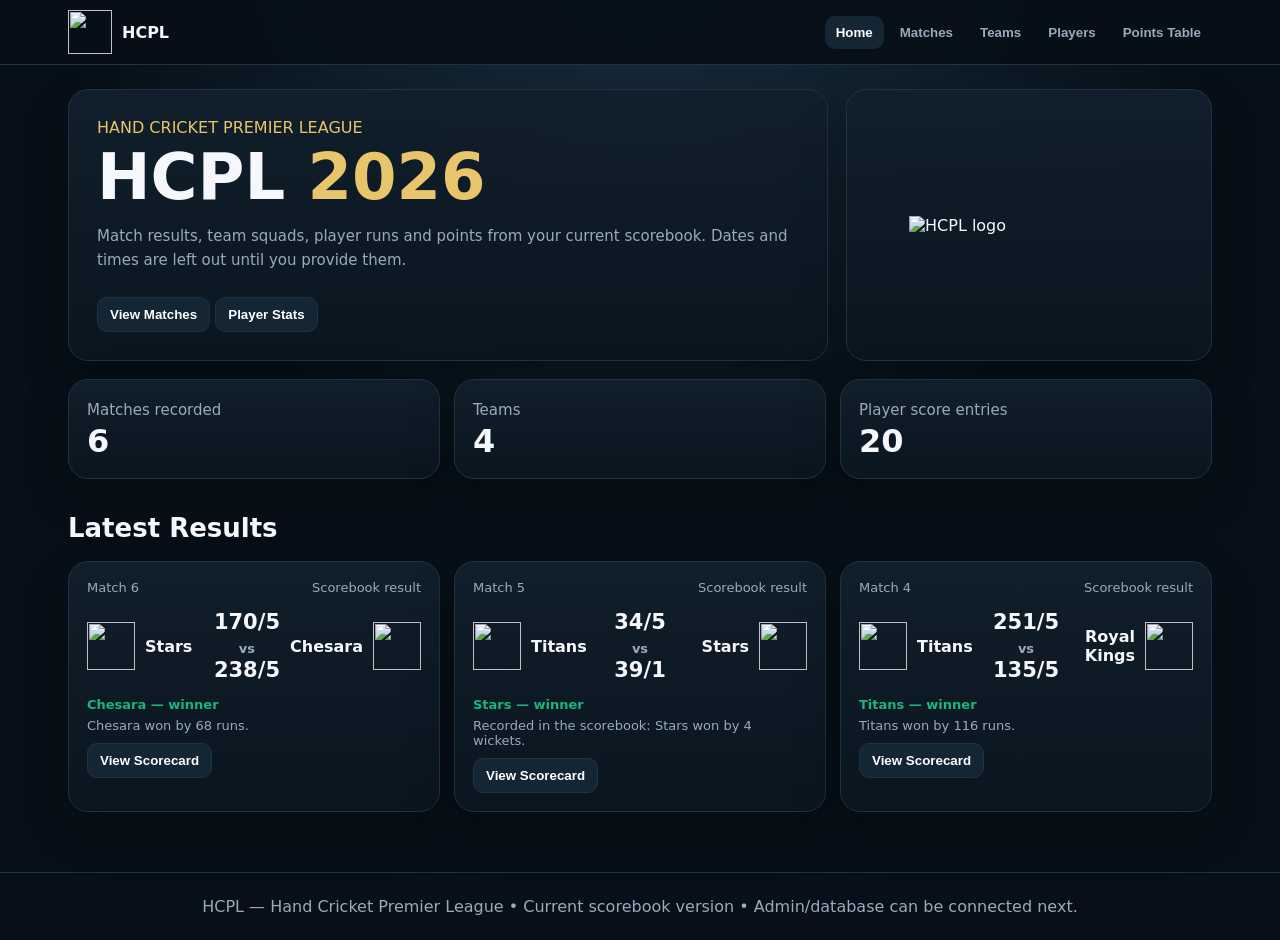
==== index.html @ 0a6bc2a4 "Add files via upload" ====
<!doctype html>
<html lang="en">
<head>
<meta charset="utf-8"><meta name="viewport" content="width=device-width,initial-scale=1">
<title>HCPL — Hand Cricket Premier League</title>
<style>
:root{--bg:#071018;--card:#0e1a25;--text:#f5f7fa;--muted:#9aaabd;--gold:#e8c46a;--green:#18b77a;--line:#203141}
*{box-sizing:border-box}body{margin:0;background:radial-gradient(circle at 50% -10%,#193041 0,#071018 48%);color:var(--text);font-family:Inter,system-ui,-apple-system,Segoe UI,Roboto,Arial,sans-serif}
a{color:inherit;text-decoration:none}.top{position:sticky;top:0;z-index:20;background:rgba(7,16,24,.93);backdrop-filter:blur(12px);border-bottom:1px solid var(--line)}
.nav{max-width:1180px;margin:auto;padding:10px 18px;display:flex;align-items:center;gap:18px}.brand{display:flex;align-items:center;gap:10px;font-weight:900}.brand img{width:44px;height:44px;object-fit:contain}
nav{margin-left:auto;display:flex;gap:5px;flex-wrap:wrap}nav button{background:transparent;border:0;color:var(--muted);padding:9px 11px;border-radius:10px;cursor:pointer;font-weight:800}nav button.active,nav button:hover{background:#142534;color:#fff}
main{max-width:1180px;margin:auto;padding:24px 18px 60px}.hero{display:grid;grid-template-columns:1.35fr .65fr;gap:18px}.heroCard,.card{background:linear-gradient(180deg,rgba(17,31,44,.97),rgba(10,21,31,.97));border:1px solid var(--line);border-radius:20px;box-shadow:0 18px 50px rgba(0,0,0,.22)}
.heroCard{padding:28px}.gold{color:var(--gold)}h1{font-size:clamp(38px,6vw,64px);line-height:1;margin:8px 0 12px}.sub{color:var(--muted);font-size:15px;line-height:1.6}.heroLogo{display:flex;align-items:center;justify-content:center;padding:22px}.heroLogo img{width:min(280px,75%);max-height:250px;object-fit:contain}
.grid{display:grid;grid-template-columns:repeat(3,1fr);gap:14px;margin-top:18px}.card{padding:18px}.section{margin-top:34px}.section h2{font-size:26px;margin:0 0 12px}.match{padding:18px}.matchTop{display:flex;justify-content:space-between;color:var(--muted);font-size:13px}.teams{display:grid;grid-template-columns:1fr auto 1fr;align-items:center;gap:10px;margin:15px 0}.team{display:flex;align-items:center;gap:10px;font-weight:900}.team.right{justify-content:flex-end;text-align:right}.team img{width:48px;height:48px;object-fit:contain}.score{font-size:21px;font-weight:900;text-align:center}.winner{color:var(--green);font-weight:900;font-size:13px}.btn{border:1px solid var(--line);background:#142534;color:#fff;border-radius:10px;padding:9px 12px;cursor:pointer;font-weight:800;margin-top:10px}.btn:hover{border-color:#49677f}
.tableWrap{overflow:auto}table{width:100%;border-collapse:collapse;min-width:560px}th,td{padding:11px 10px;border-bottom:1px solid var(--line);text-align:left}th{color:var(--muted);font-size:12px;text-transform:uppercase;letter-spacing:.7px}.rank{color:var(--gold);font-weight:900}.teamMini{display:flex;align-items:center;gap:8px}.teamMini img{width:30px;height:30px;object-fit:contain}
.teamGrid{display:grid;grid-template-columns:repeat(4,1fr);gap:14px}.teamCard{text-align:center;padding:20px}.teamCard img{width:105px;height:105px;object-fit:contain}.teamCard h3{margin:10px 0 4px}.players{display:grid;grid-template-columns:repeat(4,1fr);gap:10px}.player{padding:14px;background:#0c1823;border:1px solid var(--line);border-radius:14px}.player b{display:block}
footer{border-top:1px solid var(--line);color:var(--muted);padding:24px 18px;text-align:center}.hidden{display:none}
.modal{position:fixed;inset:0;background:rgba(0,0,0,.72);display:none;align-items:center;justify-content:center;padding:16px;z-index:50}.modal.show{display:flex}.modalBox{width:min(760px,100%);max-height:88vh;overflow:auto;background:#0b1722;border:1px solid var(--line);border-radius:18px;padding:20px}.close{float:right;background:transparent;color:#fff;border:0;font-size:26px;cursor:pointer}
@media(max-width:900px){.hero{grid-template-columns:1fr}.grid{grid-template-columns:1fr 1fr}.teamGrid{grid-template-columns:repeat(2,1fr)}.players{grid-template-columns:repeat(2,1fr)}}
@media(max-width:600px){main{padding:18px 12px 45px}.nav{padding:8px 12px}nav button{padding:7px 8px;font-size:12px}.grid{grid-template-columns:1fr}.teamGrid{grid-template-columns:1fr 1fr}.players{grid-template-columns:1fr 1fr}.heroCard{padding:20px}.teams{grid-template-columns:1fr;justify-items:center}.team.right{justify-content:center;text-align:center}.score{order:-1}}
</style></head>
<body>
<header class="top"><div class="nav"><a class="brand" href="#" onclick="show('home')"><img src="assets/hcpl.png"><span>HCPL</span></a>
<nav><button class="active" data-page="home">Home</button><button data-page="matches">Matches</button><button data-page="teams">Teams</button><button data-page="players">Players</button><button data-page="points">Points Table</button></nav></div></header>
<main>
<section id="home"><div class="hero"><div class="heroCard"><div class="gold">HAND CRICKET PREMIER LEAGUE</div><h1>HCPL <span class="gold">2026</span></h1><p class="sub">Match results, team squads, player runs and points from your current scorebook. Dates and times are left out until you provide them.</p><button class="btn" onclick="show('matches')">View Matches</button> <button class="btn" onclick="show('players')">Player Stats</button></div><div class="heroCard heroLogo"><img src="assets/hcpl.png" alt="HCPL logo"></div></div>
<div class="grid"><div class="card"><div class="sub">Matches recorded</div><div style="font-size:32px;font-weight:900">6</div></div><div class="card"><div class="sub">Teams</div><div style="font-size:32px;font-weight:900">4</div></div><div class="card"><div class="sub">Player score entries</div><div style="font-size:32px;font-weight:900">20</div></div></div>
<div class="section"><h2>Latest Results</h2><div id="homeMatches" class="grid"></div></div></section>

<section id="matches" class="hidden section"><h2>Matches & Scorecards</h2><p class="sub">Current scorebook data. Date and time are not shown because they were not provided.</p><div id="allMatches"></div></section>

<section id="teams" class="hidden section"><h2>Teams</h2><div class="teamGrid"><div class="card teamCard"><img src="assets/titans.png" alt="Titans logo"><h3>Titans</h3><div class="sub">8 listed players</div><button class="btn" onclick="openTeam("Titans")">View Squad</button></div><div class="card teamCard"><img src="assets/royal-kings.png" alt="Royal Kings logo"><h3>Royal Kings</h3><div class="sub">8 listed players</div><button class="btn" onclick="openTeam("Royal Kings")">View Squad</button></div><div class="card teamCard"><img src="assets/chesara.png" alt="Chesara logo"><h3>Chesara</h3><div class="sub">8 listed players</div><button class="btn" onclick="openTeam("Chesara")">View Squad</button></div><div class="card teamCard"><img src="assets/stars.png" alt="Stars logo"><h3>Stars</h3><div class="sub">8 listed players</div><button class="btn" onclick="openTeam("Stars")">View Squad</button></div></div></section>

<section id="players" class="hidden section"><h2>Player Runs</h2><p class="sub">Totals are calculated from the recorded score entries in the supplied photos. Names are kept close to the scorebook rather than guessing unclear spellings.</p><div class="card tableWrap"><table><thead><tr><th>#</th><th>Player</th><th>Team</th><th>Total recorded runs</th></tr></thead><tbody><tr><td class="rank">1</td><td><b>Vaibhav</b></td><td>Chesara</td><td><b>335</b></td></tr><tr><td class="rank">2</td><td><b>S.Gill</b></td><td>Titans</td><td><b>205</b></td></tr><tr><td class="rank">3</td><td><b>Sanjay</b></td><td>Royal Kings</td><td><b>196</b></td></tr><tr><td class="rank">4</td><td><b>Yashas</b></td><td>Titans</td><td><b>148</b></td></tr><tr><td class="rank">5</td><td><b>Bethell</b></td><td>Royal Kings</td><td><b>147</b></td></tr><tr><td class="rank">6</td><td><b>P.K</b></td><td>Chesara</td><td><b>143</b></td></tr><tr><td class="rank">7</td><td><b>J.Root</b></td><td>Chesara</td><td><b>130</b></td></tr><tr><td class="rank">8</td><td><b>Karan</b></td><td>Stars</td><td><b>105</b></td></tr><tr><td class="rank">9</td><td><b>Mohit</b></td><td>Stars</td><td><b>79</b></td></tr><tr><td class="rank">10</td><td><b>Ben Moyers</b></td><td>Stars</td><td><b>78</b></td></tr><tr><td class="rank">11</td><td><b>Vishnu</b></td><td>Titans</td><td><b>62</b></td></tr><tr><td class="rank">12</td><td><b>Sai</b></td><td>Titans</td><td><b>60</b></td></tr><tr><td class="rank">13</td><td><b>Iqbal</b></td><td>Royal Kings</td><td><b>51</b></td></tr><tr><td class="rank">14</td><td><b>Bumrah</b></td><td>Royal Kings</td><td><b>45</b></td></tr><tr><td class="rank">15</td><td><b>Dhruvan</b></td><td>Royal Kings</td><td><b>42</b></td></tr><tr><td class="rank">16</td><td><b>M.Surya</b></td><td>Stars</td><td><b>42</b></td></tr><tr><td class="rank">17</td><td><b>Manav</b></td><td>Titans</td><td><b>42</b></td></tr><tr><td class="rank">18</td><td><b>Rahane</b></td><td>Chesara</td><td><b>39</b></td></tr><tr><td class="rank">19</td><td><b>Rahul</b></td><td>Stars</td><td><b>31</b></td></tr><tr><td class="rank">20</td><td><b>Akhith</b></td><td>Chesara</td><td><b>30</b></td></tr></tbody></table></div></section>

<section id="points" class="hidden section"><h2>Points Table</h2><p class="sub">2 points per recorded win. Based only on the six results supplied so far.</p><div class="card tableWrap"><table><thead><tr><th>#</th><th>Team</th><th>M</th><th>W</th><th>L</th><th>Pts</th></tr></thead><tbody><tr><td class="rank">1</td><td><div class="teamMini"><img src="assets/chesara.png" alt=""><b>Chesara</b></div></td><td>3</td><td>2</td><td>1</td><td><b>4</b></td></tr><tr><td class="rank">2</td><td><div class="teamMini"><img src="assets/titans.png" alt=""><b>Titans</b></div></td><td>3</td><td>2</td><td>1</td><td><b>4</b></td></tr><tr><td class="rank">3</td><td><div class="teamMini"><img src="assets/royal-kings.png" alt=""><b>Royal Kings</b></div></td><td>3</td><td>1</td><td>2</td><td><b>2</b></td></tr><tr><td class="rank">4</td><td><div class="teamMini"><img src="assets/stars.png" alt=""><b>Stars</b></div></td><td>3</td><td>1</td><td>2</td><td><b>2</b></td></tr></tbody></table></div></section>
</main>
<footer>HCPL — Hand Cricket Premier League • Current scorebook version • Admin/database can be connected next.</footer>
<div id="modal" class="modal" onclick="if(event.target.id==='modal')closeModal()"><div class="modalBox"><button class="close" onclick="closeModal()">×</button><div id="modalContent"></div></div></div>
<script>
const matches = [{"id": 1, "label": "Match 1", "a": "Titans", "b": "Chesara", "sa": "222/3", "sb": "219/5", "winner": "Titans", "note": "Recorded in the scorebook: Titans won by 2 wickets.", "a_scores": [["S.Gill", "165"], ["Vishnu", "16"], ["Yashas", "11"], ["Sai", "40*"], ["Manav", "\u2014"]], "b_scores": [["J.Root", "79"], ["P.K", "70"], ["Akhith", "21"], ["Rahane", "19"], ["Vaibhav", "20*"]]}, {"id": 2, "label": "Match 2", "a": "Royal Kings", "b": "Stars", "sa": "134/2", "sb": "126/5", "winner": "Royal Kings", "note": "Recorded in the scorebook: Royal Kings won by 3 wickets.", "a_scores": [["Sanjay", "40"], ["Dhruvan", "38"], ["Bethell", "56*"], ["Iqbal", "\u2014"], ["Bumrah", "\u2014"]], "b_scores": [["Karan", "31"], ["Mohit", "42"], ["Rahul", "4"], ["Ben Moyers", "44"], ["M.Surya", "5"]]}, {"id": 3, "label": "Match 3", "a": "Royal Kings", "b": "Chesara", "sa": "224/5", "sb": "230/4", "winner": "Chesara", "note": "Recorded in the scorebook: Chesara won by 1 wicket.", "a_scores": [["Sanjay", "94"], ["Dhruvan", "4"], ["Bethell", "60"], ["Iqbal", "20"], ["Bumrah", "34"]], "b_scores": [["J.Root", "34"], ["P.K", "0"], ["Akhith", "0"], ["Rahane", "20"], ["Vaibhav", "176*"]]}, {"id": 4, "label": "Match 4", "a": "Titans", "b": "Royal Kings", "sa": "251/5", "sb": "135/5", "winner": "Titans", "note": "Titans won by 116 runs.", "a_scores": [["S.Gill", "32"], ["Vishnu", "46"], ["Yashas", "124"], ["Sai", "19"], ["Manav", "30"]], "b_scores": [["Sanjay", "62"], ["Dhruvan", "0"], ["Bethell", "31"], ["Iqbal", "31"], ["Bumrah", "11"]]}, {"id": 5, "label": "Match 5", "a": "Titans", "b": "Stars", "sa": "34/5", "sb": "39/1", "winner": "Stars", "note": "Recorded in the scorebook: Stars won by 4 wickets.", "a_scores": [["S.Gill", "8"], ["Vishnu", "0"], ["Yashas", "13"], ["Sai", "1"], ["Manav", "12"]], "b_scores": [["Karan", "31"], ["Mohit", "8*"], ["Rahul", "\u2014"], ["Ben Moyers", "\u2014"], ["M.Surya", "\u2014"]]}, {"id": 6, "label": "Match 6", "a": "Stars", "b": "Chesara", "sa": "170/5", "sb": "238/5", "winner": "Chesara", "note": "Chesara won by 68 runs.", "a_scores": [["Karan", "43"], ["Mohit", "29"], ["Rahul", "27"], ["Ben Moyers", "34"], ["M.Surya", "37"]], "b_scores": [["J.Root", "17"], ["P.K", "73"], ["Akhith", "9"], ["Rahane", "0"], ["Vaibhav", "139"]]}];
const squads = {"Titans": ["Yashas (C)", "S.Gill", "Vishnu", "Sai", "Manav", "Jult", "Prince Yadav", "Raghunandhi"], "Royal Kings": ["Sanjay (C)", "Dhruvan", "Bethell", "Iqbal", "Bumrah", "Bhumi", "Rashid", "Patidar"], "Chesara": ["Akhith (C)", "P.K", "J.Root", "Smith", "Vaibhav", "Rahane", "MSD", "Inesh"], "Stars": ["Karan (C)", "Mohit", "Rahul", "Ben Moyers", "M.Surya", "Labada", "Yash Raj P", "S.Taylor"]};
const teamLogo = {"Titans": "titans.png", "Royal Kings": "royal-kings.png", "Chesara": "chesara.png", "Stars": "stars.png"};
function show(page){document.querySelectorAll('main > section').forEach(s=>s.classList.add('hidden'));document.getElementById(page).classList.remove('hidden');document.querySelectorAll('nav button').forEach(b=>b.classList.toggle('active',b.dataset.page===page));window.scrollTo({top:0,behavior:'smooth'});}
document.querySelectorAll('nav button').forEach(b=>b.addEventListener('click',()=>show(b.dataset.page)));
function logo(team){return 'assets/'+teamLogo[team];}
function matchCard(m){return `<div class="card match"><div class="matchTop"><span>${m.label}</span><span>Scorebook result</span></div><div class="teams"><div class="team"><img src="${logo(m.a)}"><span>${m.a}</span></div><div class="score">${m.sa}<br><span style="color:var(--muted);font-size:13px">vs</span><br>${m.sb}</div><div class="team right"><span>${m.b}</span><img src="${logo(m.b)}"></div></div><div class="winner">${m.winner} — winner</div><div style="color:var(--muted);font-size:13px;margin-top:6px">${m.note}</div><button class="btn" onclick="openMatch(${m.id})">View Scorecard</button></div>`;}
document.getElementById('homeMatches').innerHTML=matches.slice(-3).reverse().map(matchCard).join('');
document.getElementById('allMatches').innerHTML=matches.slice().reverse().map(matchCard).join('');
function openMatch(id){const m=matches.find(x=>x.id===id);const tbl=(team,key)=>`<div class="card" style="margin-top:12px"><h3>${team}</h3><div class="tableWrap"><table><thead><tr><th>Player</th><th>Runs</th></tr></thead><tbody>${m[key].map(x=>`<tr><td>${x[0]}</td><td><b>${x[1]}</b></td></tr>`).join('')}</tbody></table></div></div>`;document.getElementById('modalContent').innerHTML=`<div class="gold">${m.label}</div><h2>${m.a} ${m.sa} vs ${m.b} ${m.sb}</h2><p class="sub">${m.note}</p>${tbl(m.a,'a_scores')}${tbl(m.b,'b_scores')}`;document.getElementById('modal').classList.add('show');}
function openTeam(team){document.getElementById('modalContent').innerHTML=`<div class="gold">TEAM SQUAD</div><h2>${team}</h2><div class="players">${(squads[team]||[]).map((p,i)=>`<div class="player"><b>${p}</b><span style="color:var(--muted);font-size:12px">Player ${i+1}</span></div>`).join('')}</div>`;document.getElementById('modal').classList.add('show');}
function closeModal(){document.getElementById('modal').classList.remove('show')}
</script></body></html>
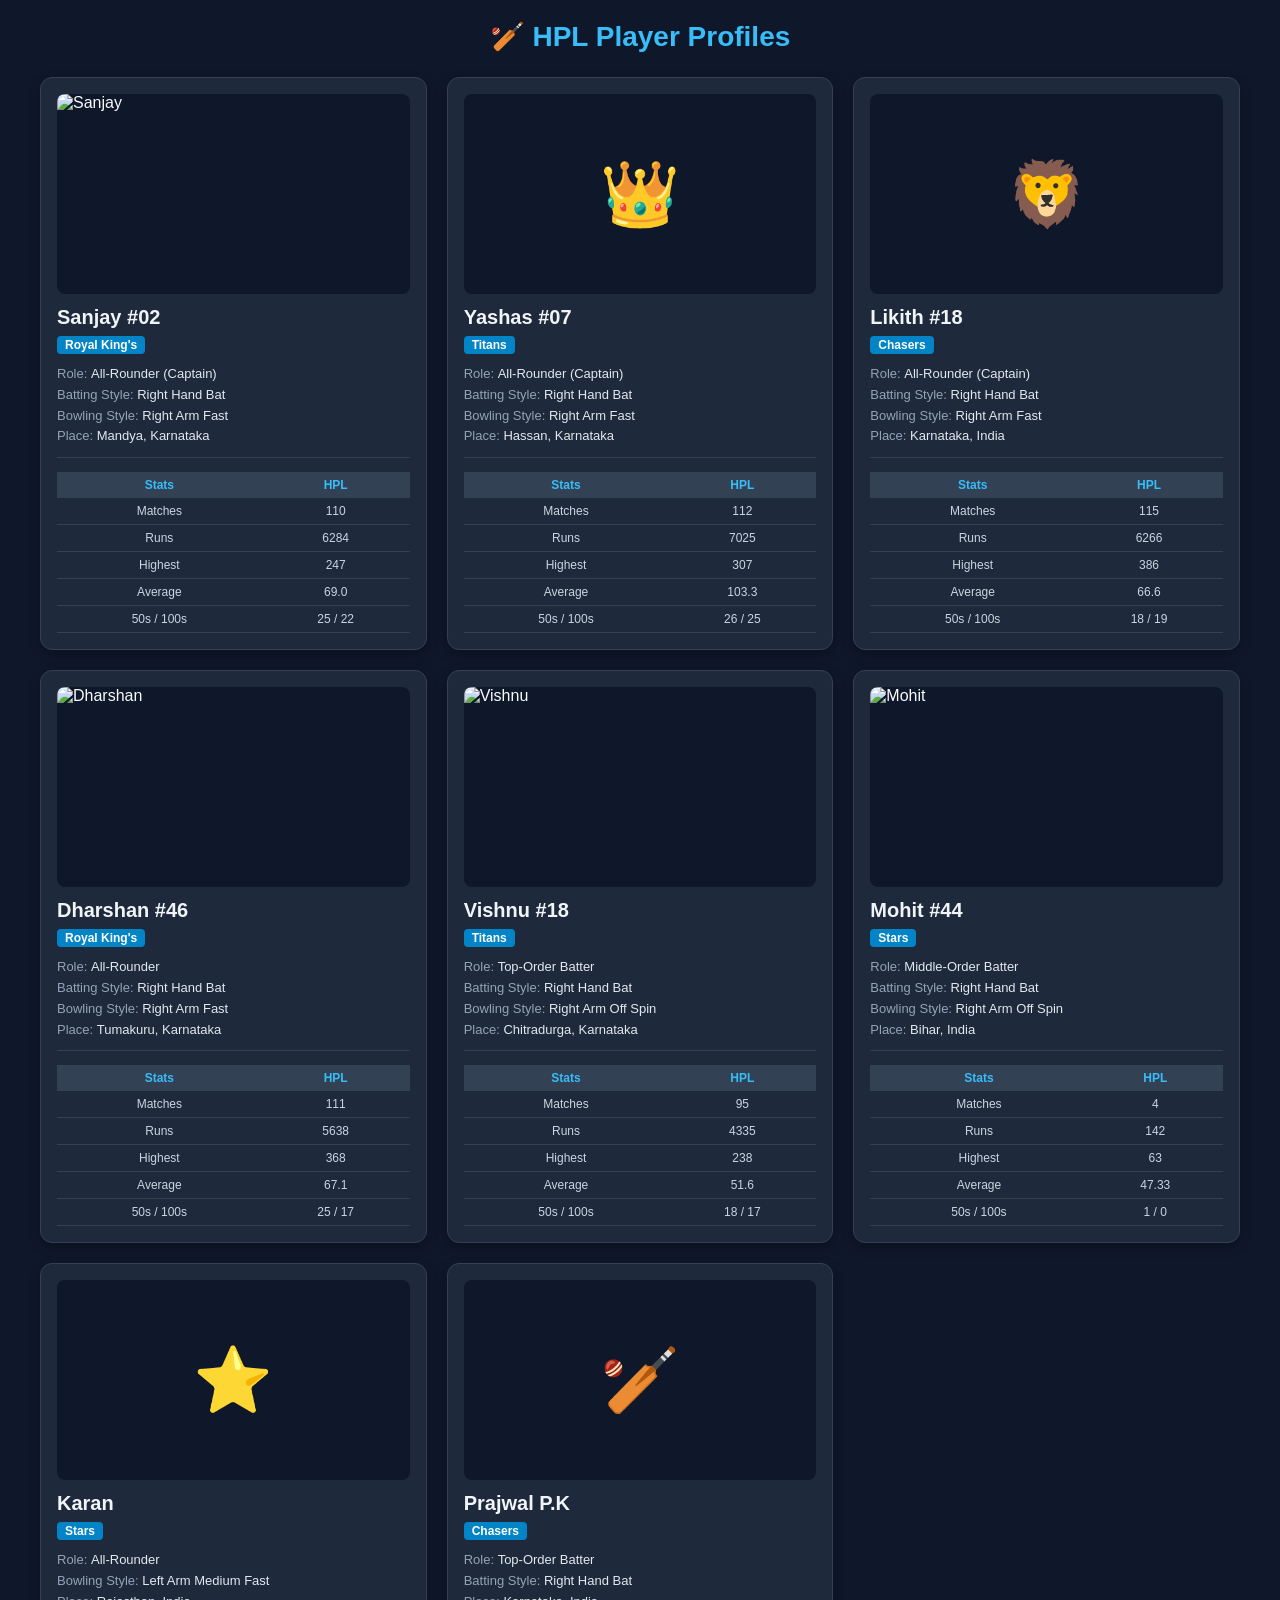
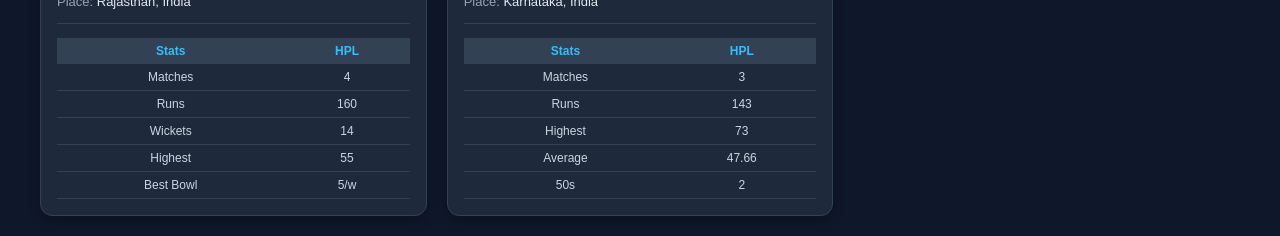
==== commit 7809dbec: "Create index.html" ====
--- a/index.html
+++ b/index.html
@@ -1,53 +1,313 @@
-<!doctype html>
+<!DOCTYPE html>
 <html lang="en">
 <head>
-<meta charset="utf-8"><meta name="viewport" content="width=device-width,initial-scale=1">
-<title>HCPL — Hand Cricket Premier League</title>
-<style>
-:root{--bg:#071018;--card:#0e1a25;--text:#f5f7fa;--muted:#9aaabd;--gold:#e8c46a;--green:#18b77a;--line:#203141}
-*{box-sizing:border-box}body{margin:0;background:radial-gradient(circle at 50% -10%,#193041 0,#071018 48%);color:var(--text);font-family:Inter,system-ui,-apple-system,Segoe UI,Roboto,Arial,sans-serif}
-a{color:inherit;text-decoration:none}.top{position:sticky;top:0;z-index:20;background:rgba(7,16,24,.93);backdrop-filter:blur(12px);border-bottom:1px solid var(--line)}
-.nav{max-width:1180px;margin:auto;padding:10px 18px;display:flex;align-items:center;gap:18px}.brand{display:flex;align-items:center;gap:10px;font-weight:900}.brand img{width:44px;height:44px;object-fit:contain}
-nav{margin-left:auto;display:flex;gap:5px;flex-wrap:wrap}nav button{background:transparent;border:0;color:var(--muted);padding:9px 11px;border-radius:10px;cursor:pointer;font-weight:800}nav button.active,nav button:hover{background:#142534;color:#fff}
-main{max-width:1180px;margin:auto;padding:24px 18px 60px}.hero{display:grid;grid-template-columns:1.35fr .65fr;gap:18px}.heroCard,.card{background:linear-gradient(180deg,rgba(17,31,44,.97),rgba(10,21,31,.97));border:1px solid var(--line);border-radius:20px;box-shadow:0 18px 50px rgba(0,0,0,.22)}
-.heroCard{padding:28px}.gold{color:var(--gold)}h1{font-size:clamp(38px,6vw,64px);line-height:1;margin:8px 0 12px}.sub{color:var(--muted);font-size:15px;line-height:1.6}.heroLogo{display:flex;align-items:center;justify-content:center;padding:22px}.heroLogo img{width:min(280px,75%);max-height:250px;object-fit:contain}
-.grid{display:grid;grid-template-columns:repeat(3,1fr);gap:14px;margin-top:18px}.card{padding:18px}.section{margin-top:34px}.section h2{font-size:26px;margin:0 0 12px}.match{padding:18px}.matchTop{display:flex;justify-content:space-between;color:var(--muted);font-size:13px}.teams{display:grid;grid-template-columns:1fr auto 1fr;align-items:center;gap:10px;margin:15px 0}.team{display:flex;align-items:center;gap:10px;font-weight:900}.team.right{justify-content:flex-end;text-align:right}.team img{width:48px;height:48px;object-fit:contain}.score{font-size:21px;font-weight:900;text-align:center}.winner{color:var(--green);font-weight:900;font-size:13px}.btn{border:1px solid var(--line);background:#142534;color:#fff;border-radius:10px;padding:9px 12px;cursor:pointer;font-weight:800;margin-top:10px}.btn:hover{border-color:#49677f}
-.tableWrap{overflow:auto}table{width:100%;border-collapse:collapse;min-width:560px}th,td{padding:11px 10px;border-bottom:1px solid var(--line);text-align:left}th{color:var(--muted);font-size:12px;text-transform:uppercase;letter-spacing:.7px}.rank{color:var(--gold);font-weight:900}.teamMini{display:flex;align-items:center;gap:8px}.teamMini img{width:30px;height:30px;object-fit:contain}
-.teamGrid{display:grid;grid-template-columns:repeat(4,1fr);gap:14px}.teamCard{text-align:center;padding:20px}.teamCard img{width:105px;height:105px;object-fit:contain}.teamCard h3{margin:10px 0 4px}.players{display:grid;grid-template-columns:repeat(4,1fr);gap:10px}.player{padding:14px;background:#0c1823;border:1px solid var(--line);border-radius:14px}.player b{display:block}
-footer{border-top:1px solid var(--line);color:var(--muted);padding:24px 18px;text-align:center}.hidden{display:none}
-.modal{position:fixed;inset:0;background:rgba(0,0,0,.72);display:none;align-items:center;justify-content:center;padding:16px;z-index:50}.modal.show{display:flex}.modalBox{width:min(760px,100%);max-height:88vh;overflow:auto;background:#0b1722;border:1px solid var(--line);border-radius:18px;padding:20px}.close{float:right;background:transparent;color:#fff;border:0;font-size:26px;cursor:pointer}
-@media(max-width:900px){.hero{grid-template-columns:1fr}.grid{grid-template-columns:1fr 1fr}.teamGrid{grid-template-columns:repeat(2,1fr)}.players{grid-template-columns:repeat(2,1fr)}}
-@media(max-width:600px){main{padding:18px 12px 45px}.nav{padding:8px 12px}nav button{padding:7px 8px;font-size:12px}.grid{grid-template-columns:1fr}.teamGrid{grid-template-columns:1fr 1fr}.players{grid-template-columns:1fr 1fr}.heroCard{padding:20px}.teams{grid-template-columns:1fr;justify-items:center}.team.right{justify-content:center;text-align:center}.score{order:-1}}
-</style></head>
+  <meta charset="UTF-8">
+  <meta name="viewport" content="width=device-width, initial-scale=1.0">
+  <title>HPL - Player Profiles</title>
+  <style>
+    * { box-sizing: border-box; margin: 0; padding: 0; font-family: 'Segoe UI', Roboto, sans-serif; }
+    body { background-color: #0f172a; color: #f8fafc; padding: 20px; }
+    h1 { text-align: center; margin-bottom: 24px; color: #38bdf8; font-size: 28px; }
+    
+    .profile-grid {
+      display: grid;
+      grid-template-columns: repeat(auto-fit, minmax(320px, 1fr));
+      gap: 20px;
+      max-width: 1200px;
+      margin: 0 auto;
+    }
+
+    .player-card {
+      background-color: #1e293b;
+      border-radius: 12px;
+      padding: 16px;
+      box-shadow: 0 4px 12px rgba(0,0,0,0.3);
+      border: 1px solid #334155;
+    }
+
+    .photo-container {
+      width: 100%;
+      height: 200px;
+      background-color: #0f172a;
+      border-radius: 8px;
+      display: flex;
+      align-items: center;
+      justify-content: center;
+      overflow: hidden;
+      margin-bottom: 12px;
+    }
+
+    .photo-container img {
+      width: 100%;
+      height: 100%;
+      object-fit: cover;
+    }
+
+    .avatar-icon {
+      font-size: 64px;
+    }
+
+    .player-meta h2 {
+      font-size: 20px;
+      color: #f1f5f9;
+      margin-bottom: 6px;
+    }
+
+    .badge {
+      display: inline-block;
+      padding: 2px 8px;
+      border-radius: 4px;
+      font-size: 12px;
+      font-weight: 600;
+      background-color: #0284c7;
+      color: #fff;
+      margin-bottom: 10px;
+    }
+
+    .info-list {
+      list-style: none;
+      font-size: 13px;
+      color: #94a3b8;
+      line-height: 1.6;
+      margin-bottom: 14px;
+      border-bottom: 1px solid #334155;
+      padding-bottom: 10px;
+    }
+
+    .info-list span {
+      color: #e2e8f0;
+      font-weight: 500;
+    }
+
+    table {
+      width: 100%;
+      border-collapse: collapse;
+      font-size: 12px;
+      text-align: center;
+    }
+
+    th {
+      background-color: #334155;
+      color: #38bdf8;
+      padding: 6px;
+    }
+
+    td {
+      padding: 6px;
+      border-bottom: 1px solid #334155;
+      color: #cbd5e1;
+    }
+
+    tr:hover td {
+      background-color: #273549;
+    }
+  </style>
+</head>
 <body>
-<header class="top"><div class="nav"><a class="brand" href="#" onclick="show('home')"><img src="assets/hcpl.png"><span>HCPL</span></a>
-<nav><button class="active" data-page="home">Home</button><button data-page="matches">Matches</button><button data-page="teams">Teams</button><button data-page="players">Players</button><button data-page="points">Points Table</button></nav></div></header>
-<main>
-<section id="home"><div class="hero"><div class="heroCard"><div class="gold">HAND CRICKET PREMIER LEAGUE</div><h1>HCPL <span class="gold">2026</span></h1><p class="sub">Match results, team squads, player runs and points from your current scorebook. Dates and times are left out until you provide them.</p><button class="btn" onclick="show('matches')">View Matches</button> <button class="btn" onclick="show('players')">Player Stats</button></div><div class="heroCard heroLogo"><img src="assets/hcpl.png" alt="HCPL logo"></div></div>
-<div class="grid"><div class="card"><div class="sub">Matches recorded</div><div style="font-size:32px;font-weight:900">6</div></div><div class="card"><div class="sub">Teams</div><div style="font-size:32px;font-weight:900">4</div></div><div class="card"><div class="sub">Player score entries</div><div style="font-size:32px;font-weight:900">20</div></div></div>
-<div class="section"><h2>Latest Results</h2><div id="homeMatches" class="grid"></div></div></section>
-
-<section id="matches" class="hidden section"><h2>Matches & Scorecards</h2><p class="sub">Current scorebook data. Date and time are not shown because they were not provided.</p><div id="allMatches"></div></section>
-
-<section id="teams" class="hidden section"><h2>Teams</h2><div class="teamGrid"><div class="card teamCard"><img src="assets/titans.png" alt="Titans logo"><h3>Titans</h3><div class="sub">8 listed players</div><button class="btn" onclick="openTeam("Titans")">View Squad</button></div><div class="card teamCard"><img src="assets/royal-kings.png" alt="Royal Kings logo"><h3>Royal Kings</h3><div class="sub">8 listed players</div><button class="btn" onclick="openTeam("Royal Kings")">View Squad</button></div><div class="card teamCard"><img src="assets/chesara.png" alt="Chesara logo"><h3>Chesara</h3><div class="sub">8 listed players</div><button class="btn" onclick="openTeam("Chesara")">View Squad</button></div><div class="card teamCard"><img src="assets/stars.png" alt="Stars logo"><h3>Stars</h3><div class="sub">8 listed players</div><button class="btn" onclick="openTeam("Stars")">View Squad</button></div></div></section>
-
-<section id="players" class="hidden section"><h2>Player Runs</h2><p class="sub">Totals are calculated from the recorded score entries in the supplied photos. Names are kept close to the scorebook rather than guessing unclear spellings.</p><div class="card tableWrap"><table><thead><tr><th>#</th><th>Player</th><th>Team</th><th>Total recorded runs</th></tr></thead><tbody><tr><td class="rank">1</td><td><b>Vaibhav</b></td><td>Chesara</td><td><b>335</b></td></tr><tr><td class="rank">2</td><td><b>S.Gill</b></td><td>Titans</td><td><b>205</b></td></tr><tr><td class="rank">3</td><td><b>Sanjay</b></td><td>Royal Kings</td><td><b>196</b></td></tr><tr><td class="rank">4</td><td><b>Yashas</b></td><td>Titans</td><td><b>148</b></td></tr><tr><td class="rank">5</td><td><b>Bethell</b></td><td>Royal Kings</td><td><b>147</b></td></tr><tr><td class="rank">6</td><td><b>P.K</b></td><td>Chesara</td><td><b>143</b></td></tr><tr><td class="rank">7</td><td><b>J.Root</b></td><td>Chesara</td><td><b>130</b></td></tr><tr><td class="rank">8</td><td><b>Karan</b></td><td>Stars</td><td><b>105</b></td></tr><tr><td class="rank">9</td><td><b>Mohit</b></td><td>Stars</td><td><b>79</b></td></tr><tr><td class="rank">10</td><td><b>Ben Moyers</b></td><td>Stars</td><td><b>78</b></td></tr><tr><td class="rank">11</td><td><b>Vishnu</b></td><td>Titans</td><td><b>62</b></td></tr><tr><td class="rank">12</td><td><b>Sai</b></td><td>Titans</td><td><b>60</b></td></tr><tr><td class="rank">13</td><td><b>Iqbal</b></td><td>Royal Kings</td><td><b>51</b></td></tr><tr><td class="rank">14</td><td><b>Bumrah</b></td><td>Royal Kings</td><td><b>45</b></td></tr><tr><td class="rank">15</td><td><b>Dhruvan</b></td><td>Royal Kings</td><td><b>42</b></td></tr><tr><td class="rank">16</td><td><b>M.Surya</b></td><td>Stars</td><td><b>42</b></td></tr><tr><td class="rank">17</td><td><b>Manav</b></td><td>Titans</td><td><b>42</b></td></tr><tr><td class="rank">18</td><td><b>Rahane</b></td><td>Chesara</td><td><b>39</b></td></tr><tr><td class="rank">19</td><td><b>Rahul</b></td><td>Stars</td><td><b>31</b></td></tr><tr><td class="rank">20</td><td><b>Akhith</b></td><td>Chesara</td><td><b>30</b></td></tr></tbody></table></div></section>
-
-<section id="points" class="hidden section"><h2>Points Table</h2><p class="sub">2 points per recorded win. Based only on the six results supplied so far.</p><div class="card tableWrap"><table><thead><tr><th>#</th><th>Team</th><th>M</th><th>W</th><th>L</th><th>Pts</th></tr></thead><tbody><tr><td class="rank">1</td><td><div class="teamMini"><img src="assets/chesara.png" alt=""><b>Chesara</b></div></td><td>3</td><td>2</td><td>1</td><td><b>4</b></td></tr><tr><td class="rank">2</td><td><div class="teamMini"><img src="assets/titans.png" alt=""><b>Titans</b></div></td><td>3</td><td>2</td><td>1</td><td><b>4</b></td></tr><tr><td class="rank">3</td><td><div class="teamMini"><img src="assets/royal-kings.png" alt=""><b>Royal Kings</b></div></td><td>3</td><td>1</td><td>2</td><td><b>2</b></td></tr><tr><td class="rank">4</td><td><div class="teamMini"><img src="assets/stars.png" alt=""><b>Stars</b></div></td><td>3</td><td>1</td><td>2</td><td><b>2</b></td></tr></tbody></table></div></section>
-</main>
-<footer>HCPL — Hand Cricket Premier League • Current scorebook version • Admin/database can be connected next.</footer>
-<div id="modal" class="modal" onclick="if(event.target.id==='modal')closeModal()"><div class="modalBox"><button class="close" onclick="closeModal()">×</button><div id="modalContent"></div></div></div>
-<script>
-const matches = [{"id": 1, "label": "Match 1", "a": "Titans", "b": "Chesara", "sa": "222/3", "sb": "219/5", "winner": "Titans", "note": "Recorded in the scorebook: Titans won by 2 wickets.", "a_scores": [["S.Gill", "165"], ["Vishnu", "16"], ["Yashas", "11"], ["Sai", "40*"], ["Manav", "\u2014"]], "b_scores": [["J.Root", "79"], ["P.K", "70"], ["Akhith", "21"], ["Rahane", "19"], ["Vaibhav", "20*"]]}, {"id": 2, "label": "Match 2", "a": "Royal Kings", "b": "Stars", "sa": "134/2", "sb": "126/5", "winner": "Royal Kings", "note": "Recorded in the scorebook: Royal Kings won by 3 wickets.", "a_scores": [["Sanjay", "40"], ["Dhruvan", "38"], ["Bethell", "56*"], ["Iqbal", "\u2014"], ["Bumrah", "\u2014"]], "b_scores": [["Karan", "31"], ["Mohit", "42"], ["Rahul", "4"], ["Ben Moyers", "44"], ["M.Surya", "5"]]}, {"id": 3, "label": "Match 3", "a": "Royal Kings", "b": "Chesara", "sa": "224/5", "sb": "230/4", "winner": "Chesara", "note": "Recorded in the scorebook: Chesara won by 1 wicket.", "a_scores": [["Sanjay", "94"], ["Dhruvan", "4"], ["Bethell", "60"], ["Iqbal", "20"], ["Bumrah", "34"]], "b_scores": [["J.Root", "34"], ["P.K", "0"], ["Akhith", "0"], ["Rahane", "20"], ["Vaibhav", "176*"]]}, {"id": 4, "label": "Match 4", "a": "Titans", "b": "Royal Kings", "sa": "251/5", "sb": "135/5", "winner": "Titans", "note": "Titans won by 116 runs.", "a_scores": [["S.Gill", "32"], ["Vishnu", "46"], ["Yashas", "124"], ["Sai", "19"], ["Manav", "30"]], "b_scores": [["Sanjay", "62"], ["Dhruvan", "0"], ["Bethell", "31"], ["Iqbal", "31"], ["Bumrah", "11"]]}, {"id": 5, "label": "Match 5", "a": "Titans", "b": "Stars", "sa": "34/5", "sb": "39/1", "winner": "Stars", "note": "Recorded in the scorebook: Stars won by 4 wickets.", "a_scores": [["S.Gill", "8"], ["Vishnu", "0"], ["Yashas", "13"], ["Sai", "1"], ["Manav", "12"]], "b_scores": [["Karan", "31"], ["Mohit", "8*"], ["Rahul", "\u2014"], ["Ben Moyers", "\u2014"], ["M.Surya", "\u2014"]]}, {"id": 6, "label": "Match 6", "a": "Stars", "b": "Chesara", "sa": "170/5", "sb": "238/5", "winner": "Chesara", "note": "Chesara won by 68 runs.", "a_scores": [["Karan", "43"], ["Mohit", "29"], ["Rahul", "27"], ["Ben Moyers", "34"], ["M.Surya", "37"]], "b_scores": [["J.Root", "17"], ["P.K", "73"], ["Akhith", "9"], ["Rahane", "0"], ["Vaibhav", "139"]]}];
-const squads = {"Titans": ["Yashas (C)", "S.Gill", "Vishnu", "Sai", "Manav", "Jult", "Prince Yadav", "Raghunandhi"], "Royal Kings": ["Sanjay (C)", "Dhruvan", "Bethell", "Iqbal", "Bumrah", "Bhumi", "Rashid", "Patidar"], "Chesara": ["Akhith (C)", "P.K", "J.Root", "Smith", "Vaibhav", "Rahane", "MSD", "Inesh"], "Stars": ["Karan (C)", "Mohit", "Rahul", "Ben Moyers", "M.Surya", "Labada", "Yash Raj P", "S.Taylor"]};
-const teamLogo = {"Titans": "titans.png", "Royal Kings": "royal-kings.png", "Chesara": "chesara.png", "Stars": "stars.png"};
-function show(page){document.querySelectorAll('main > section').forEach(s=>s.classList.add('hidden'));document.getElementById(page).classList.remove('hidden');document.querySelectorAll('nav button').forEach(b=>b.classList.toggle('active',b.dataset.page===page));window.scrollTo({top:0,behavior:'smooth'});}
-document.querySelectorAll('nav button').forEach(b=>b.addEventListener('click',()=>show(b.dataset.page)));
-function logo(team){return 'assets/'+teamLogo[team];}
-function matchCard(m){return `<div class="card match"><div class="matchTop"><span>${m.label}</span><span>Scorebook result</span></div><div class="teams"><div class="team"><img src="${logo(m.a)}"><span>${m.a}</span></div><div class="score">${m.sa}<br><span style="color:var(--muted);font-size:13px">vs</span><br>${m.sb}</div><div class="team right"><span>${m.b}</span><img src="${logo(m.b)}"></div></div><div class="winner">${m.winner} — winner</div><div style="color:var(--muted);font-size:13px;margin-top:6px">${m.note}</div><button class="btn" onclick="openMatch(${m.id})">View Scorecard</button></div>`;}
-document.getElementById('homeMatches').innerHTML=matches.slice(-3).reverse().map(matchCard).join('');
-document.getElementById('allMatches').innerHTML=matches.slice().reverse().map(matchCard).join('');
-function openMatch(id){const m=matches.find(x=>x.id===id);const tbl=(team,key)=>`<div class="card" style="margin-top:12px"><h3>${team}</h3><div class="tableWrap"><table><thead><tr><th>Player</th><th>Runs</th></tr></thead><tbody>${m[key].map(x=>`<tr><td>${x[0]}</td><td><b>${x[1]}</b></td></tr>`).join('')}</tbody></table></div></div>`;document.getElementById('modalContent').innerHTML=`<div class="gold">${m.label}</div><h2>${m.a} ${m.sa} vs ${m.b} ${m.sb}</h2><p class="sub">${m.note}</p>${tbl(m.a,'a_scores')}${tbl(m.b,'b_scores')}`;document.getElementById('modal').classList.add('show');}
-function openTeam(team){document.getElementById('modalContent').innerHTML=`<div class="gold">TEAM SQUAD</div><h2>${team}</h2><div class="players">${(squads[team]||[]).map((p,i)=>`<div class="player"><b>${p}</b><span style="color:var(--muted);font-size:12px">Player ${i+1}</span></div>`).join('')}</div>`;document.getElementById('modal').classList.add('show');}
-function closeModal(){document.getElementById('modal').classList.remove('show')}
-</script></body></html>
+
+  <h1>🏏 HPL Player Profiles</h1>
+
+  <div class="profile-grid">
+
+    <!-- Sanjay -->
+    <div class="player-card">
+      <div class="photo-container">
+        <img src="sanjay.png" alt="Sanjay">
+      </div>
+      <div class="player-meta">
+        <h2>Sanjay #02</h2>
+        <span class="badge">Royal King's</span>
+        <ul class="info-list">
+          <li>Role: <span>All-Rounder (Captain)</span></li>
+          <li>Batting Style: <span>Right Hand Bat</span></li>
+          <li>Bowling Style: <span>Right Arm Fast</span></li>
+          <li>Place: <span>Mandya, Karnataka</span></li>
+        </ul>
+        <table>
+          <tr><th>Stats</th><th>HPL</th></tr>
+          <tr><td>Matches</td><td>110</td></tr>
+          <tr><td>Runs</td><td>6284</td></tr>
+          <tr><td>Highest</td><td>247</td></tr>
+          <tr><td>Average</td><td>69.0</td></tr>
+          <tr><td>50s / 100s</td><td>25 / 22</td></tr>
+        </table>
+      </div>
+    </div>
+
+    <!-- Yashas -->
+    <div class="player-card">
+      <div class="photo-container">
+        <div class="avatar-icon">👑</div>
+      </div>
+      <div class="player-meta">
+        <h2>Yashas #07</h2>
+        <span class="badge">Titans</span>
+        <ul class="info-list">
+          <li>Role: <span>All-Rounder (Captain)</span></li>
+          <li>Batting Style: <span>Right Hand Bat</span></li>
+          <li>Bowling Style: <span>Right Arm Fast</span></li>
+          <li>Place: <span>Hassan, Karnataka</span></li>
+        </ul>
+        <table>
+          <tr><th>Stats</th><th>HPL</th></tr>
+          <tr><td>Matches</td><td>112</td></tr>
+          <tr><td>Runs</td><td>7025</td></tr>
+          <tr><td>Highest</td><td>307</td></tr>
+          <tr><td>Average</td><td>103.3</td></tr>
+          <tr><td>50s / 100s</td><td>26 / 25</td></tr>
+        </table>
+      </div>
+    </div>
+
+    <!-- Likith -->
+    <div class="player-card">
+      <div class="photo-container">
+        <div class="avatar-icon">🦁</div>
+      </div>
+      <div class="player-meta">
+        <h2>Likith #18</h2>
+        <span class="badge">Chasers</span>
+        <ul class="info-list">
+          <li>Role: <span>All-Rounder (Captain)</span></li>
+          <li>Batting Style: <span>Right Hand Bat</span></li>
+          <li>Bowling Style: <span>Right Arm Fast</span></li>
+          <li>Place: <span>Karnataka, India</span></li>
+        </ul>
+        <table>
+          <tr><th>Stats</th><th>HPL</th></tr>
+          <tr><td>Matches</td><td>115</td></tr>
+          <tr><td>Runs</td><td>6266</td></tr>
+          <tr><td>Highest</td><td>386</td></tr>
+          <tr><td>Average</td><td>66.6</td></tr>
+          <tr><td>50s / 100s</td><td>18 / 19</td></tr>
+        </table>
+      </div>
+    </div>
+
+    <!-- Dharshan -->
+    <div class="player-card">
+      <div class="photo-container">
+        <img src="dharshan.png" alt="Dharshan">
+      </div>
+      <div class="player-meta">
+        <h2>Dharshan #46</h2>
+        <span class="badge">Royal King's</span>
+        <ul class="info-list">
+          <li>Role: <span>All-Rounder</span></li>
+          <li>Batting Style: <span>Right Hand Bat</span></li>
+          <li>Bowling Style: <span>Right Arm Fast</span></li>
+          <li>Place: <span>Tumakuru, Karnataka</span></li>
+        </ul>
+        <table>
+          <tr><th>Stats</th><th>HPL</th></tr>
+          <tr><td>Matches</td><td>111</td></tr>
+          <tr><td>Runs</td><td>5638</td></tr>
+          <tr><td>Highest</td><td>368</td></tr>
+          <tr><td>Average</td><td>67.1</td></tr>
+          <tr><td>50s / 100s</td><td>25 / 17</td></tr>
+        </table>
+      </div>
+    </div>
+
+    <!-- Vishnu -->
+    <div class="player-card">
+      <div class="photo-container">
+        <img src="vishnu.png" alt="Vishnu">
+      </div>
+      <div class="player-meta">
+        <h2>Vishnu #18</h2>
+        <span class="badge">Titans</span>
+        <ul class="info-list">
+          <li>Role: <span>Top-Order Batter</span></li>
+          <li>Batting Style: <span>Right Hand Bat</span></li>
+          <li>Bowling Style: <span>Right Arm Off Spin</span></li>
+          <li>Place: <span>Chitradurga, Karnataka</span></li>
+        </ul>
+        <table>
+          <tr><th>Stats</th><th>HPL</th></tr>
+          <tr><td>Matches</td><td>95</td></tr>
+          <tr><td>Runs</td><td>4335</td></tr>
+          <tr><td>Highest</td><td>238</td></tr>
+          <tr><td>Average</td><td>51.6</td></tr>
+          <tr><td>50s / 100s</td><td>18 / 17</td></tr>
+        </table>
+      </div>
+    </div>
+
+    <!-- Mohit -->
+    <div class="player-card">
+      <div class="photo-container">
+        <img src="mohit.png" alt="Mohit">
+      </div>
+      <div class="player-meta">
+        <h2>Mohit #44</h2>
+        <span class="badge">Stars</span>
+        <ul class="info-list">
+          <li>Role: <span>Middle-Order Batter</span></li>
+          <li>Batting Style: <span>Right Hand Bat</span></li>
+          <li>Bowling Style: <span>Right Arm Off Spin</span></li>
+          <li>Place: <span>Bihar, India</span></li>
+        </ul>
+        <table>
+          <tr><th>Stats</th><th>HPL</th></tr>
+          <tr><td>Matches</td><td>4</td></tr>
+          <tr><td>Runs</td><td>142</td></tr>
+          <tr><td>Highest</td><td>63</td></tr>
+          <tr><td>Average</td><td>47.33</td></tr>
+          <tr><td>50s / 100s</td><td>1 / 0</td></tr>
+        </table>
+      </div>
+    </div>
+
+    <!-- Karan -->
+    <div class="player-card">
+      <div class="photo-container">
+        <div class="avatar-icon">⭐</div>
+      </div>
+      <div class="player-meta">
+        <h2>Karan</h2>
+        <span class="badge">Stars</span>
+        <ul class="info-list">
+          <li>Role: <span>All-Rounder</span></li>
+          <li>Bowling Style: <span>Left Arm Medium Fast</span></li>
+          <li>Place: <span>Rajasthan, India</span></li>
+        </ul>
+        <table>
+          <tr><th>Stats</th><th>HPL</th></tr>
+          <tr><td>Matches</td><td>4</td></tr>
+          <tr><td>Runs</td><td>160</td></tr>
+          <tr><td>Wickets</td><td>14</td></tr>
+          <tr><td>Highest</td><td>55</td></tr>
+          <tr><td>Best Bowl</td><td>5/w</td></tr>
+        </table>
+      </div>
+    </div>
+
+    <!-- Prajwal P.K -->
+    <div class="player-card">
+      <div class="photo-container">
+        <div class="avatar-icon">🏏</div>
+      </div>
+      <div class="player-meta">
+        <h2>Prajwal P.K</h2>
+        <span class="badge">Chasers</span>
+        <ul class="info-list">
+          <li>Role: <span>Top-Order Batter</span></li>
+          <li>Batting Style: <span>Right Hand Bat</span></li>
+          <li>Place: <span>Karnataka, India</span></li>
+        </ul>
+        <table>
+          <tr><th>Stats</th><th>HPL</th></tr>
+          <tr><td>Matches</td><td>3</td></tr>
+          <tr><td>Runs</td><td>143</td></tr>
+          <tr><td>Highest</td><td>73</td></tr>
+          <tr><td>Average</td><td>47.66</td></tr>
+          <tr><td>50s</td><td>2</td></tr>
+        </table>
+      </div>
+    </div>
+
+  </div>
+
+</body>
+</html>
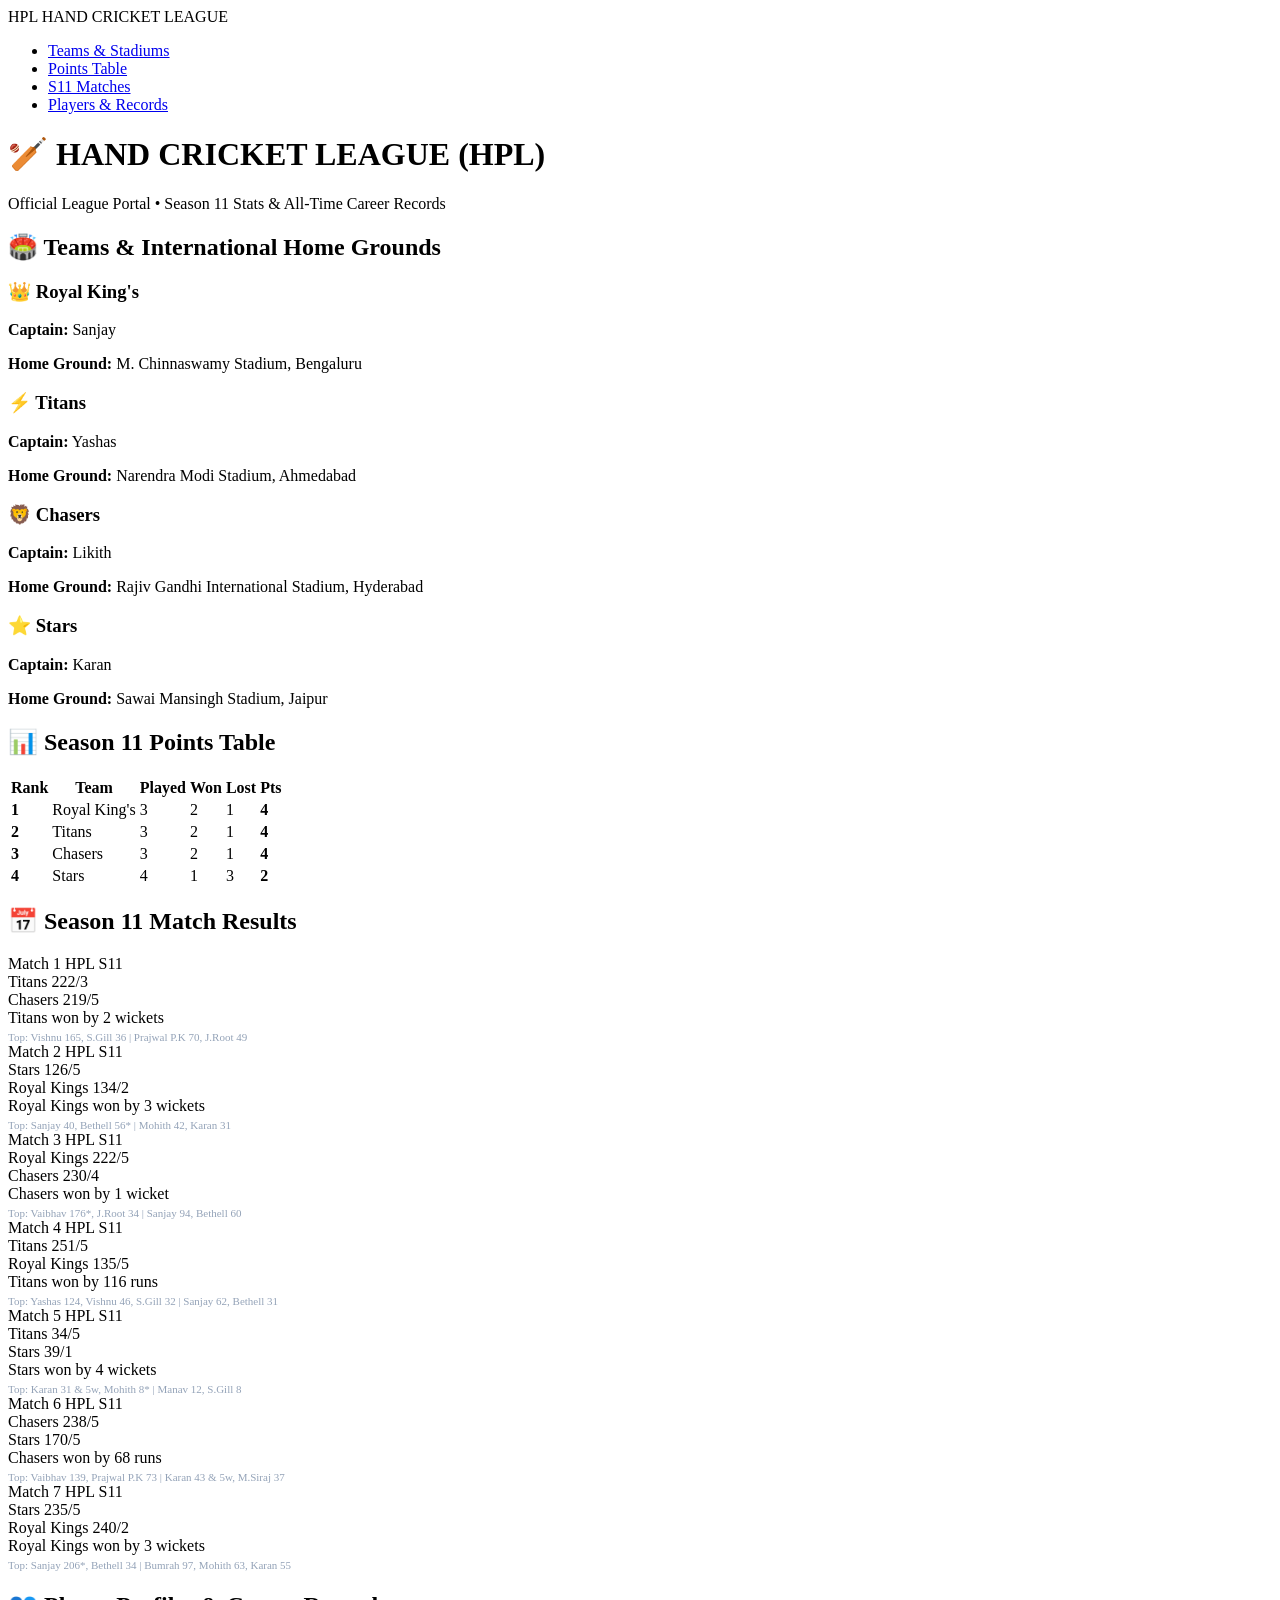
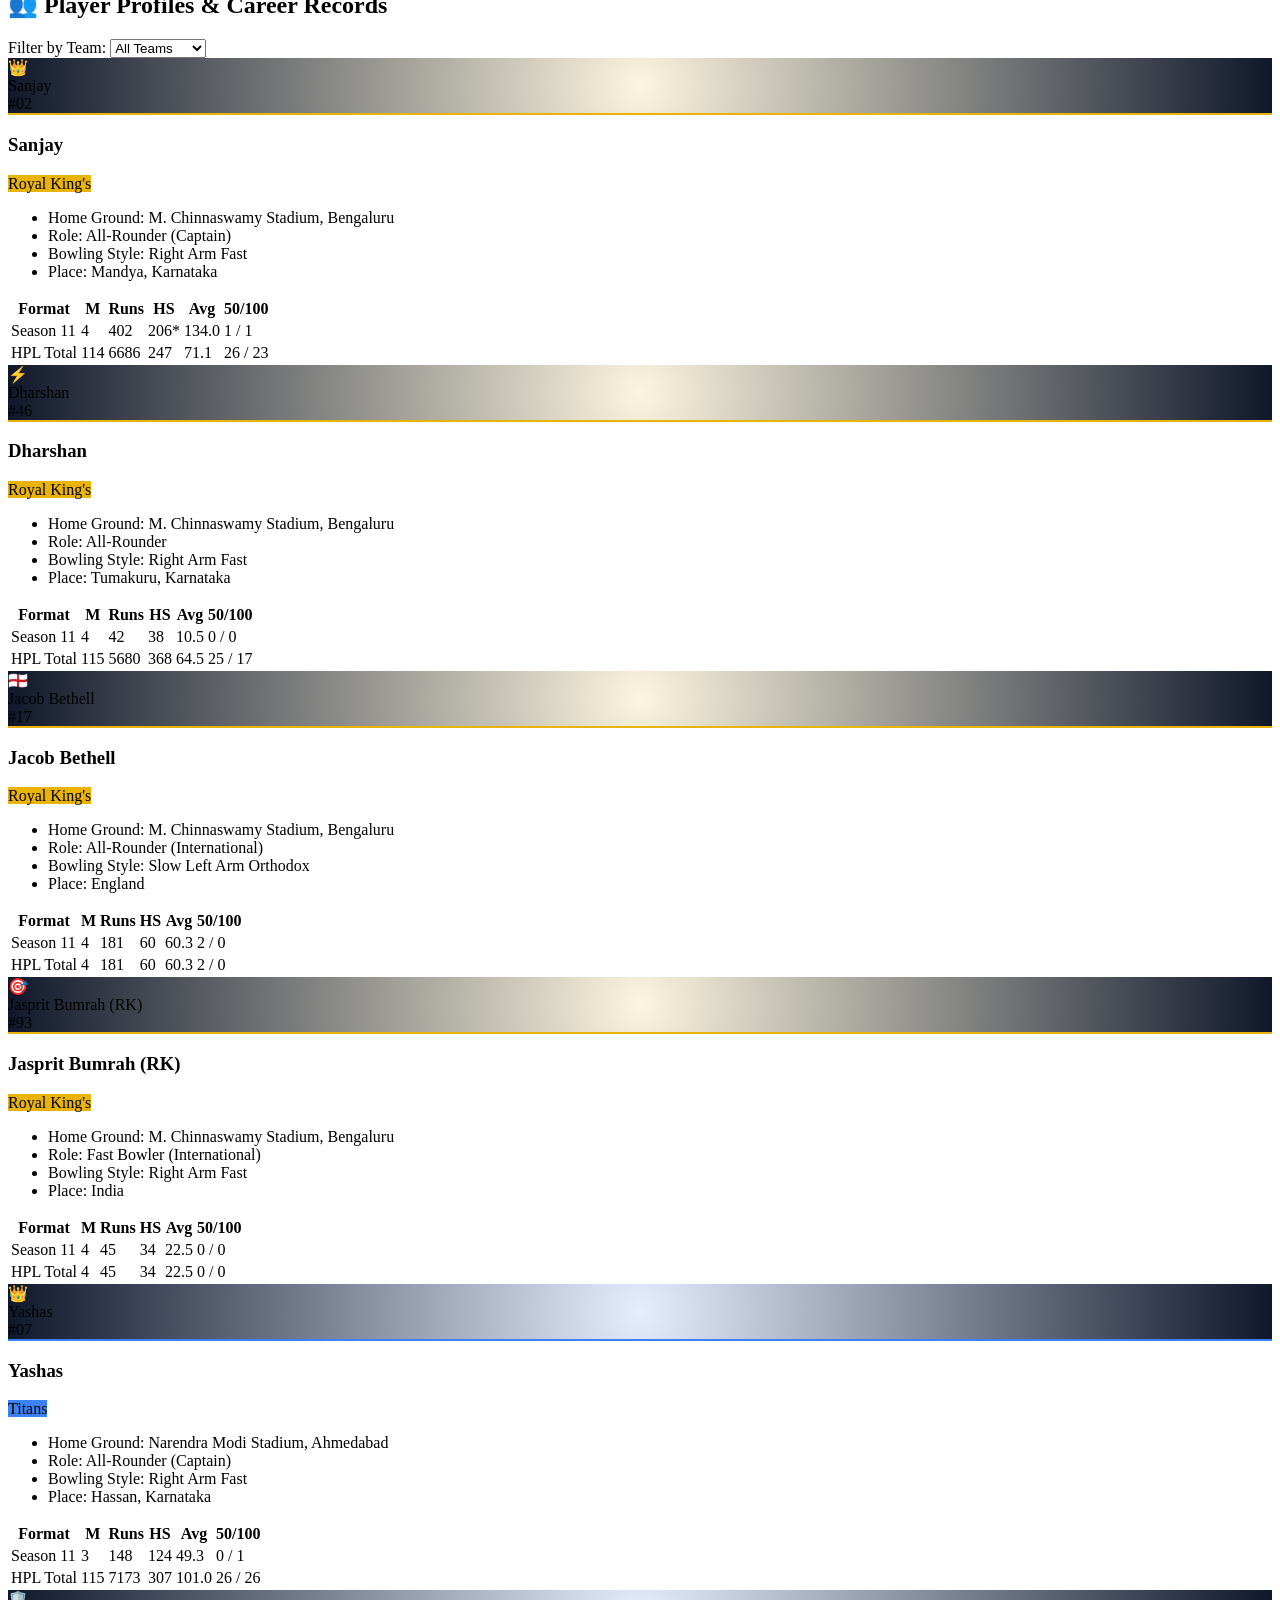
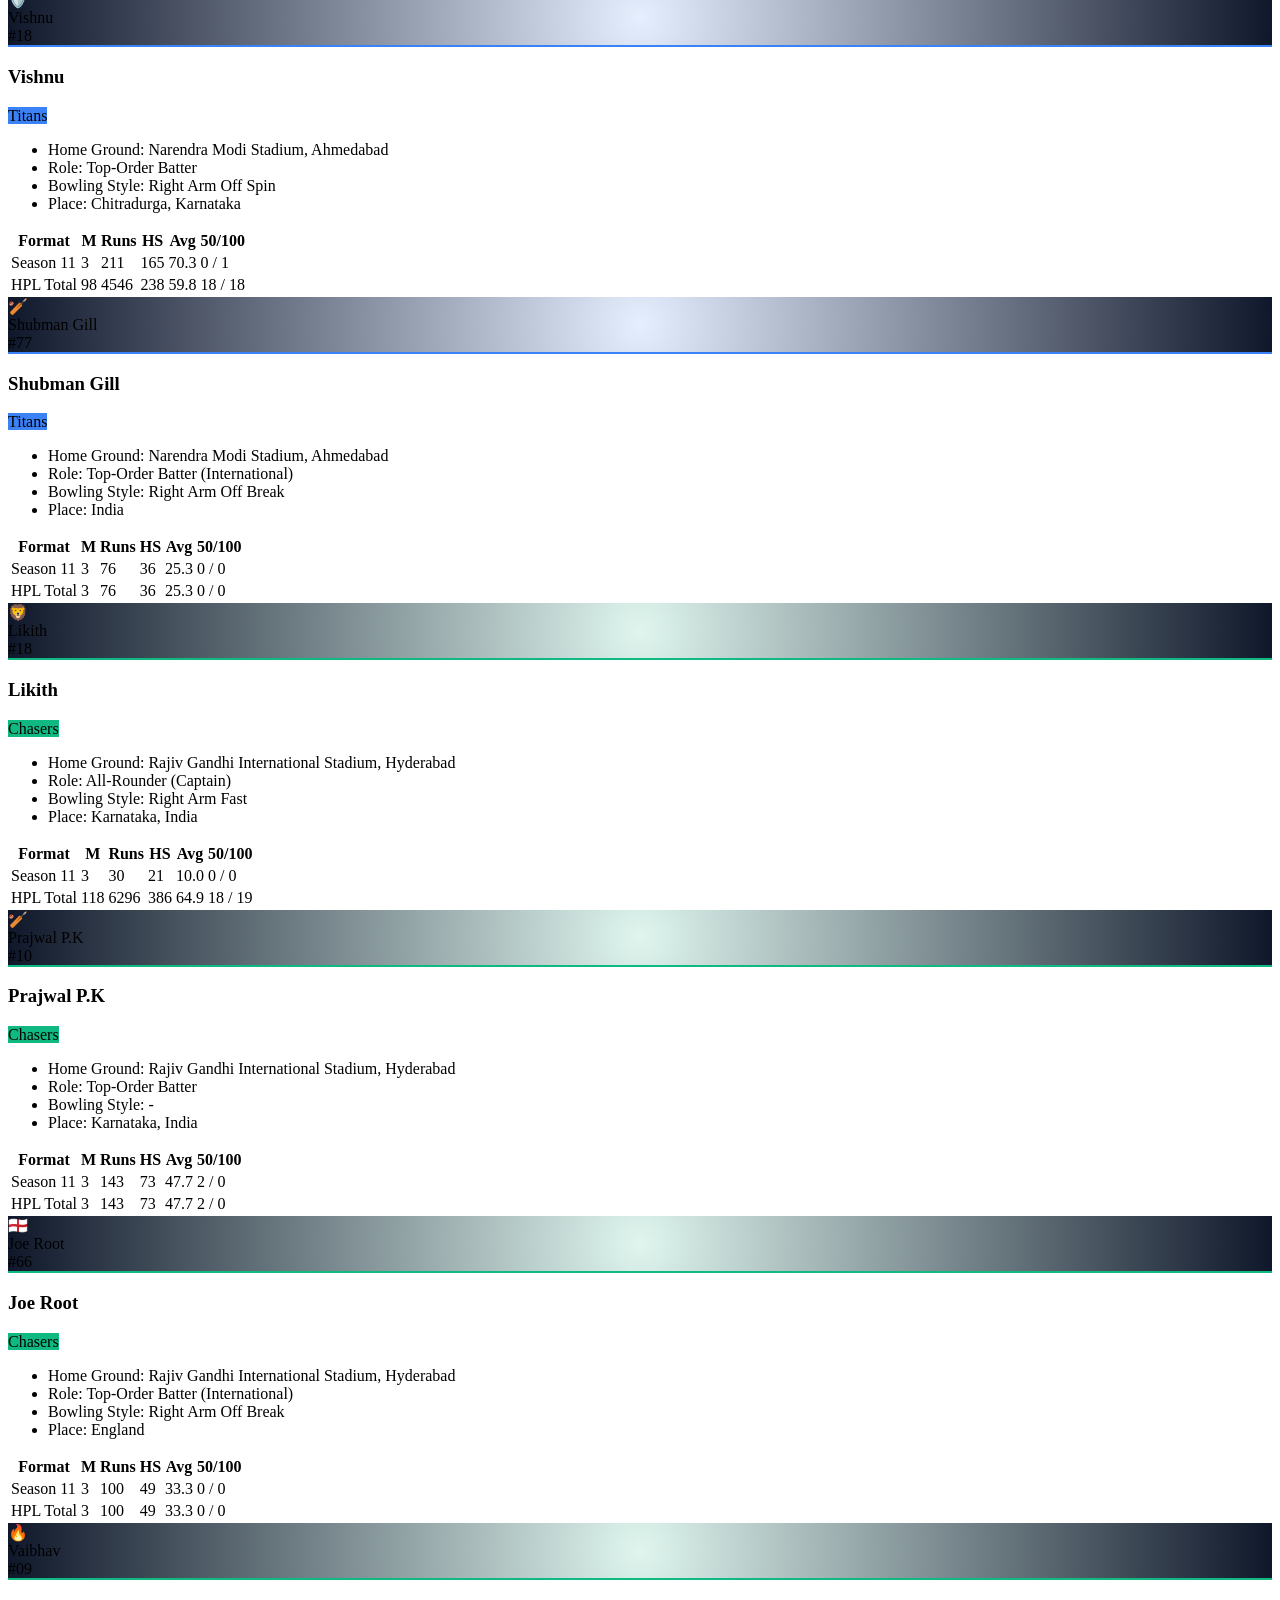
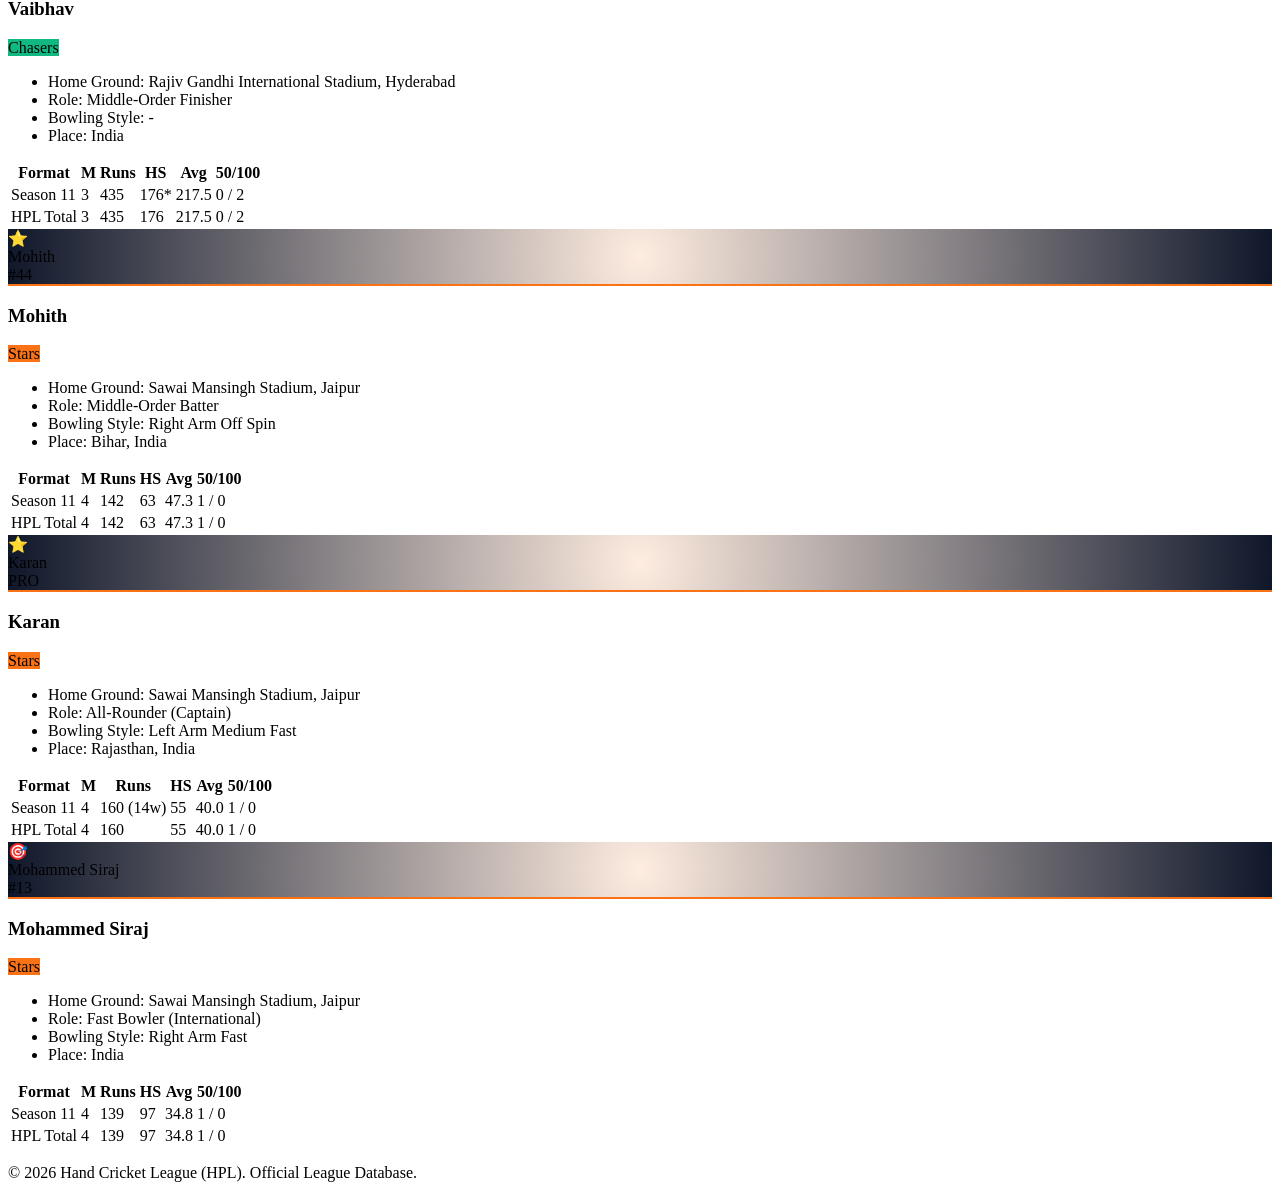
==== commit a7fc3dff: "Add index.html for Hand Cricket League website" ====
--- a/index.html
+++ b/index.html
@@ -3,311 +3,340 @@
 <head>
   <meta charset="UTF-8">
   <meta name="viewport" content="width=device-width, initial-scale=1.0">
-  <title>HPL - Player Profiles</title>
-  <style>
-    * { box-sizing: border-box; margin: 0; padding: 0; font-family: 'Segoe UI', Roboto, sans-serif; }
-    body { background-color: #0f172a; color: #f8fafc; padding: 20px; }
-    h1 { text-align: center; margin-bottom: 24px; color: #38bdf8; font-size: 28px; }
-    
-    .profile-grid {
-      display: grid;
-      grid-template-columns: repeat(auto-fit, minmax(320px, 1fr));
-      gap: 20px;
-      max-width: 1200px;
-      margin: 0 auto;
-    }
-
-    .player-card {
-      background-color: #1e293b;
-      border-radius: 12px;
-      padding: 16px;
-      box-shadow: 0 4px 12px rgba(0,0,0,0.3);
-      border: 1px solid #334155;
-    }
-
-    .photo-container {
-      width: 100%;
-      height: 200px;
-      background-color: #0f172a;
-      border-radius: 8px;
-      display: flex;
-      align-items: center;
-      justify-content: center;
-      overflow: hidden;
-      margin-bottom: 12px;
-    }
-
-    .photo-container img {
-      width: 100%;
-      height: 100%;
-      object-fit: cover;
-    }
-
-    .avatar-icon {
-      font-size: 64px;
-    }
-
-    .player-meta h2 {
-      font-size: 20px;
-      color: #f1f5f9;
-      margin-bottom: 6px;
-    }
-
-    .badge {
-      display: inline-block;
-      padding: 2px 8px;
-      border-radius: 4px;
-      font-size: 12px;
-      font-weight: 600;
-      background-color: #0284c7;
-      color: #fff;
-      margin-bottom: 10px;
-    }
-
-    .info-list {
-      list-style: none;
-      font-size: 13px;
-      color: #94a3b8;
-      line-height: 1.6;
-      margin-bottom: 14px;
-      border-bottom: 1px solid #334155;
-      padding-bottom: 10px;
-    }
-
-    .info-list span {
-      color: #e2e8f0;
-      font-weight: 500;
-    }
-
-    table {
-      width: 100%;
-      border-collapse: collapse;
-      font-size: 12px;
-      text-align: center;
-    }
-
-    th {
-      background-color: #334155;
-      color: #38bdf8;
-      padding: 6px;
-    }
-
-    td {
-      padding: 6px;
-      border-bottom: 1px solid #334155;
-      color: #cbd5e1;
-    }
-
-    tr:hover td {
-      background-color: #273549;
-    }
-  </style>
+  <title>Hand Cricket League (HPL) - Official Records</title>
+  <link rel="stylesheet" href="style.css">
 </head>
 <body>
 
-  <h1>🏏 HPL Player Profiles</h1>
-
-  <div class="profile-grid">
-
-    <!-- Sanjay -->
-    <div class="player-card">
-      <div class="photo-container">
-        <img src="sanjay.png" alt="Sanjay">
+  <!-- Navbar -->
+  <nav class="navbar">
+    <div class="nav-brand">
+      <span class="brand-badge">HPL</span>
+      <span>HAND CRICKET LEAGUE</span>
+    </div>
+    <ul class="nav-links">
+      <li><a href="#teams">Teams &amp; Stadiums</a></li>
+      <li><a href="#points-table">Points Table</a></li>
+      <li><a href="#matches">S11 Matches</a></li>
+      <li><a href="#players">Players &amp; Records</a></li>
+    </ul>
+  </nav>
+
+  <!-- Hero Header -->
+  <header class="hero">
+    <h1>🏏 HAND CRICKET LEAGUE (HPL)</h1>
+    <p class="subtitle">Official League Portal • Season 11 Stats &amp; All-Time Career Records</p>
+  </header>
+
+  <main class="container">
+
+    <!-- Teams & Stadiums -->
+    <section id="teams" class="section-block">
+      <h2 class="section-title">🏟️ Teams &amp; International Home Grounds</h2>
+      <div class="team-grid">
+        <div class="team-card rk-theme">
+          <h3>👑 Royal King's</h3>
+          <p><strong>Captain:</strong> Sanjay</p>
+          <p><strong>Home Ground:</strong> M. Chinnaswamy Stadium, Bengaluru</p>
+        </div>
+        <div class="team-card titans-theme">
+          <h3>⚡ Titans</h3>
+          <p><strong>Captain:</strong> Yashas</p>
+          <p><strong>Home Ground:</strong> Narendra Modi Stadium, Ahmedabad</p>
+        </div>
+        <div class="team-card chasers-theme">
+          <h3>🦁 Chasers</h3>
+          <p><strong>Captain:</strong> Likith</p>
+          <p><strong>Home Ground:</strong> Rajiv Gandhi International Stadium, Hyderabad</p>
+        </div>
+        <div class="team-card stars-theme">
+          <h3>⭐ Stars</h3>
+          <p><strong>Captain:</strong> Karan</p>
+          <p><strong>Home Ground:</strong> Sawai Mansingh Stadium, Jaipur</p>
+        </div>
       </div>
-      <div class="player-meta">
-        <h2>Sanjay #02</h2>
-        <span class="badge">Royal King's</span>
-        <ul class="info-list">
-          <li>Role: <span>All-Rounder (Captain)</span></li>
-          <li>Batting Style: <span>Right Hand Bat</span></li>
-          <li>Bowling Style: <span>Right Arm Fast</span></li>
-          <li>Place: <span>Mandya, Karnataka</span></li>
-        </ul>
-        <table>
-          <tr><th>Stats</th><th>HPL</th></tr>
-          <tr><td>Matches</td><td>110</td></tr>
-          <tr><td>Runs</td><td>6284</td></tr>
-          <tr><td>Highest</td><td>247</td></tr>
-          <tr><td>Average</td><td>69.0</td></tr>
-          <tr><td>50s / 100s</td><td>25 / 22</td></tr>
+    </section>
+
+    <!-- Points Table -->
+    <section id="points-table" class="section-block">
+      <h2 class="section-title">📊 Season 11 Points Table</h2>
+      <div class="table-responsive">
+        <table class="styled-table">
+          <thead>
+            <tr>
+              <th>Rank</th>
+              <th>Team</th>
+              <th>Played</th>
+              <th>Won</th>
+              <th>Lost</th>
+              <th>Pts</th>
+            </tr>
+          </thead>
+          <tbody id="standings-body"></tbody>
         </table>
       </div>
-    </div>
-
-    <!-- Yashas -->
-    <div class="player-card">
-      <div class="photo-container">
-        <div class="avatar-icon">👑</div>
+    </section>
+
+    <!-- Season 11 Matches -->
+    <section id="matches" class="section-block">
+      <h2 class="section-title">📅 Season 11 Match Results</h2>
+      <div class="match-grid" id="matches-container"></div>
+    </section>
+
+    <!-- Players Section -->
+    <section id="players" class="section-block">
+      <div class="player-header-flex">
+        <h2 class="section-title">👥 Player Profiles &amp; Career Records</h2>
+        <div class="filter-controls">
+          <label for="team-filter">Filter by Team: </label>
+          <select id="team-filter">
+            <option value="ALL">All Teams</option>
+            <option value="Royal King's">Royal King's</option>
+            <option value="Titans">Titans</option>
+            <option value="Chasers">Chasers</option>
+            <option value="Stars">Stars</option>
+          </select>
+        </div>
       </div>
-      <div class="player-meta">
-        <h2>Yashas #07</h2>
-        <span class="badge">Titans</span>
-        <ul class="info-list">
-          <li>Role: <span>All-Rounder (Captain)</span></li>
-          <li>Batting Style: <span>Right Hand Bat</span></li>
-          <li>Bowling Style: <span>Right Arm Fast</span></li>
-          <li>Place: <span>Hassan, Karnataka</span></li>
-        </ul>
-        <table>
-          <tr><th>Stats</th><th>HPL</th></tr>
-          <tr><td>Matches</td><td>112</td></tr>
-          <tr><td>Runs</td><td>7025</td></tr>
-          <tr><td>Highest</td><td>307</td></tr>
-          <tr><td>Average</td><td>103.3</td></tr>
-          <tr><td>50s / 100s</td><td>26 / 25</td></tr>
-        </table>
-      </div>
-    </div>
-
-    <!-- Likith -->
-    <div class="player-card">
-      <div class="photo-container">
-        <div class="avatar-icon">🦁</div>
-      </div>
-      <div class="player-meta">
-        <h2>Likith #18</h2>
-        <span class="badge">Chasers</span>
-        <ul class="info-list">
-          <li>Role: <span>All-Rounder (Captain)</span></li>
-          <li>Batting Style: <span>Right Hand Bat</span></li>
-          <li>Bowling Style: <span>Right Arm Fast</span></li>
-          <li>Place: <span>Karnataka, India</span></li>
-        </ul>
-        <table>
-          <tr><th>Stats</th><th>HPL</th></tr>
-          <tr><td>Matches</td><td>115</td></tr>
-          <tr><td>Runs</td><td>6266</td></tr>
-          <tr><td>Highest</td><td>386</td></tr>
-          <tr><td>Average</td><td>66.6</td></tr>
-          <tr><td>50s / 100s</td><td>18 / 19</td></tr>
-        </table>
-      </div>
-    </div>
-
-    <!-- Dharshan -->
-    <div class="player-card">
-      <div class="photo-container">
-        <img src="dharshan.png" alt="Dharshan">
-      </div>
-      <div class="player-meta">
-        <h2>Dharshan #46</h2>
-        <span class="badge">Royal King's</span>
-        <ul class="info-list">
-          <li>Role: <span>All-Rounder</span></li>
-          <li>Batting Style: <span>Right Hand Bat</span></li>
-          <li>Bowling Style: <span>Right Arm Fast</span></li>
-          <li>Place: <span>Tumakuru, Karnataka</span></li>
-        </ul>
-        <table>
-          <tr><th>Stats</th><th>HPL</th></tr>
-          <tr><td>Matches</td><td>111</td></tr>
-          <tr><td>Runs</td><td>5638</td></tr>
-          <tr><td>Highest</td><td>368</td></tr>
-          <tr><td>Average</td><td>67.1</td></tr>
-          <tr><td>50s / 100s</td><td>25 / 17</td></tr>
-        </table>
-      </div>
-    </div>
-
-    <!-- Vishnu -->
-    <div class="player-card">
-      <div class="photo-container">
-        <img src="vishnu.png" alt="Vishnu">
-      </div>
-      <div class="player-meta">
-        <h2>Vishnu #18</h2>
-        <span class="badge">Titans</span>
-        <ul class="info-list">
-          <li>Role: <span>Top-Order Batter</span></li>
-          <li>Batting Style: <span>Right Hand Bat</span></li>
-          <li>Bowling Style: <span>Right Arm Off Spin</span></li>
-          <li>Place: <span>Chitradurga, Karnataka</span></li>
-        </ul>
-        <table>
-          <tr><th>Stats</th><th>HPL</th></tr>
-          <tr><td>Matches</td><td>95</td></tr>
-          <tr><td>Runs</td><td>4335</td></tr>
-          <tr><td>Highest</td><td>238</td></tr>
-          <tr><td>Average</td><td>51.6</td></tr>
-          <tr><td>50s / 100s</td><td>18 / 17</td></tr>
-        </table>
-      </div>
-    </div>
-
-    <!-- Mohit -->
-    <div class="player-card">
-      <div class="photo-container">
-        <img src="mohit.png" alt="Mohit">
-      </div>
-      <div class="player-meta">
-        <h2>Mohit #44</h2>
-        <span class="badge">Stars</span>
-        <ul class="info-list">
-          <li>Role: <span>Middle-Order Batter</span></li>
-          <li>Batting Style: <span>Right Hand Bat</span></li>
-          <li>Bowling Style: <span>Right Arm Off Spin</span></li>
-          <li>Place: <span>Bihar, India</span></li>
-        </ul>
-        <table>
-          <tr><th>Stats</th><th>HPL</th></tr>
-          <tr><td>Matches</td><td>4</td></tr>
-          <tr><td>Runs</td><td>142</td></tr>
-          <tr><td>Highest</td><td>63</td></tr>
-          <tr><td>Average</td><td>47.33</td></tr>
-          <tr><td>50s / 100s</td><td>1 / 0</td></tr>
-        </table>
-      </div>
-    </div>
-
-    <!-- Karan -->
-    <div class="player-card">
-      <div class="photo-container">
-        <div class="avatar-icon">⭐</div>
-      </div>
-      <div class="player-meta">
-        <h2>Karan</h2>
-        <span class="badge">Stars</span>
-        <ul class="info-list">
-          <li>Role: <span>All-Rounder</span></li>
-          <li>Bowling Style: <span>Left Arm Medium Fast</span></li>
-          <li>Place: <span>Rajasthan, India</span></li>
-        </ul>
-        <table>
-          <tr><th>Stats</th><th>HPL</th></tr>
-          <tr><td>Matches</td><td>4</td></tr>
-          <tr><td>Runs</td><td>160</td></tr>
-          <tr><td>Wickets</td><td>14</td></tr>
-          <tr><td>Highest</td><td>55</td></tr>
-          <tr><td>Best Bowl</td><td>5/w</td></tr>
-        </table>
-      </div>
-    </div>
-
-    <!-- Prajwal P.K -->
-    <div class="player-card">
-      <div class="photo-container">
-        <div class="avatar-icon">🏏</div>
-      </div>
-      <div class="player-meta">
-        <h2>Prajwal P.K</h2>
-        <span class="badge">Chasers</span>
-        <ul class="info-list">
-          <li>Role: <span>Top-Order Batter</span></li>
-          <li>Batting Style: <span>Right Hand Bat</span></li>
-          <li>Place: <span>Karnataka, India</span></li>
-        </ul>
-        <table>
-          <tr><th>Stats</th><th>HPL</th></tr>
-          <tr><td>Matches</td><td>3</td></tr>
-          <tr><td>Runs</td><td>143</td></tr>
-          <tr><td>Highest</td><td>73</td></tr>
-          <tr><td>Average</td><td>47.66</td></tr>
-          <tr><td>50s</td><td>2</td></tr>
-        </table>
-      </div>
-    </div>
-
-  </div>
-
+      <div class="profile-grid" id="players-container"></div>
+    </section>
+
+  </main>
+
+  <footer>
+    <p>&copy; 2026 Hand Cricket League (HPL). Official League Database.</p>
+  </footer>
+
+  <script>
+    // Points Table Data
+    const standingsData = [
+      { rank: 1, team: "Royal King's", p: 3, w: 2, l: 1, pts: 4 },
+      { rank: 2, team: "Titans", p: 3, w: 2, l: 1, pts: 4 },
+      { rank: 3, team: "Chasers", p: 3, w: 2, l: 1, pts: 4 },
+      { rank: 4, team: "Stars", p: 4, w: 1, l: 3, pts: 2 }
+    ];
+
+    // Season 11 Matches Data
+    const matchesData = [
+      { num: "Match 1", t1: "Titans 222/3", t2: "Chasers 219/5", result: "Titans won by 2 wickets", details: "Vishnu 165, S.Gill 36 | Prajwal P.K 70, J.Root 49" },
+      { num: "Match 2", t1: "Stars 126/5", t2: "Royal Kings 134/2", result: "Royal Kings won by 3 wickets", details: "Sanjay 40, Bethell 56* | Mohith 42, Karan 31" },
+      { num: "Match 3", t1: "Royal Kings 222/5", t2: "Chasers 230/4", result: "Chasers won by 1 wicket", details: "Vaibhav 176*, J.Root 34 | Sanjay 94, Bethell 60" },
+      { num: "Match 4", t1: "Titans 251/5", t2: "Royal Kings 135/5", result: "Titans won by 116 runs", details: "Yashas 124, Vishnu 46, S.Gill 32 | Sanjay 62, Bethell 31" },
+      { num: "Match 5", t1: "Titans 34/5", t2: "Stars 39/1", result: "Stars won by 4 wickets", details: "Karan 31 & 5w, Mohith 8* | Manav 12, S.Gill 8" },
+      { num: "Match 6", t1: "Chasers 238/5", t2: "Stars 170/5", result: "Chasers won by 68 runs", details: "Vaibhav 139, Prajwal P.K 73 | Karan 43 & 5w, M.Siraj 37" },
+      { num: "Match 7", t1: "Stars 235/5", t2: "Royal Kings 240/2", result: "Royal Kings won by 3 wickets", details: "Sanjay 206*, Bethell 34 | Bumrah 97, Mohith 63, Karan 55" }
+    ];
+
+    // Players Complete Records Data
+    const playersData = [
+      // Royal King's
+      {
+        name: "Sanjay", jersey: "#02", team: "Royal King's", ground: "M. Chinnaswamy Stadium, Bengaluru",
+        role: "All-Rounder (Captain)", batStyle: "Right Hand Bat", bowlStyle: "Right Arm Fast", place: "Mandya, Karnataka",
+        icon: "👑", badgeColor: "#eab308",
+        baseMatches: 110, baseRuns: 6284, baseHighest: 247, base50s: 25, base100s: 22, baseOuts: 91,
+        s11Matches: 4, s11Runs: 402, s11Highest: "206*", s1150s: 1, s11100s: 1, s11Outs: 3
+      },
+      {
+        name: "Dharshan", jersey: "#46", team: "Royal King's", ground: "M. Chinnaswamy Stadium, Bengaluru",
+        role: "All-Rounder", batStyle: "Right Hand Bat", bowlStyle: "Right Arm Fast", place: "Tumakuru, Karnataka",
+        icon: "⚡", badgeColor: "#eab308",
+        baseMatches: 111, baseRuns: 5638, baseHighest: 368, base50s: 25, base100s: 17, baseOuts: 84,
+        s11Matches: 4, s11Runs: 42, s11Highest: "38", s1150s: 0, s11100s: 0, s11Outs: 4
+      },
+      {
+        name: "Jacob Bethell", jersey: "#17", team: "Royal King's", ground: "M. Chinnaswamy Stadium, Bengaluru",
+        role: "All-Rounder (International)", batStyle: "Left Hand Bat", bowlStyle: "Slow Left Arm Orthodox", place: "England",
+        icon: "🏴󠁧󠁢󠁥󠁮󠁧󠁿", badgeColor: "#eab308",
+        baseMatches: 0, baseRuns: 0, baseHighest: 0, base50s: 0, base100s: 0, baseOuts: 0,
+        s11Matches: 4, s11Runs: 181, s11Highest: "60", s1150s: 2, s11100s: 0, s11Outs: 3
+      },
+      {
+        name: "Jasprit Bumrah (RK)", jersey: "#93", team: "Royal King's", ground: "M. Chinnaswamy Stadium, Bengaluru",
+        role: "Fast Bowler (International)", batStyle: "Right Hand Bat", bowlStyle: "Right Arm Fast", place: "India",
+        icon: "🎯", badgeColor: "#eab308",
+        baseMatches: 0, baseRuns: 0, baseHighest: 0, base50s: 0, base100s: 0, baseOuts: 0,
+        s11Matches: 4, s11Runs: 45, s11Highest: "34", s1150s: 0, s11100s: 0, s11Outs: 2
+      },
+
+      // Titans
+      {
+        name: "Yashas", jersey: "#07", team: "Titans", ground: "Narendra Modi Stadium, Ahmedabad",
+        role: "All-Rounder (Captain)", batStyle: "Right Hand Bat", bowlStyle: "Right Arm Fast", place: "Hassan, Karnataka",
+        icon: "👑", badgeColor: "#3b82f6",
+        baseMatches: 112, baseRuns: 7025, baseHighest: 307, base50s: 26, base100s: 25, baseOuts: 68,
+        s11Matches: 3, s11Runs: 148, s11Highest: "124", s1150s: 0, s11100s: 1, s11Outs: 3
+      },
+      {
+        name: "Vishnu", jersey: "#18", team: "Titans", ground: "Narendra Modi Stadium, Ahmedabad",
+        role: "Top-Order Batter", batStyle: "Right Hand Bat", bowlStyle: "Right Arm Off Spin", place: "Chitradurga, Karnataka",
+        icon: "🛡️", badgeColor: "#3b82f6",
+        baseMatches: 95, baseRuns: 4335, baseHighest: 238, base50s: 18, base100s: 17, baseOuts: 73,
+        s11Matches: 3, s11Runs: 211, s11Highest: "165", s1150s: 0, s11100s: 1, s11Outs: 3
+      },
+      {
+        name: "Shubman Gill", jersey: "#77", team: "Titans", ground: "Narendra Modi Stadium, Ahmedabad",
+        role: "Top-Order Batter (International)", batStyle: "Right Hand Bat", bowlStyle: "Right Arm Off Break", place: "India",
+        icon: "🏏", badgeColor: "#3b82f6",
+        baseMatches: 0, baseRuns: 0, baseHighest: 0, base50s: 0, base100s: 0, baseOuts: 0,
+        s11Matches: 3, s11Runs: 76, s11Highest: "36", s1150s: 0, s11100s: 0, s11Outs: 3
+      },
+
+      // Chasers
+      {
+        name: "Likith", jersey: "#18", team: "Chasers", ground: "Rajiv Gandhi International Stadium, Hyderabad",
+        role: "All-Rounder (Captain)", batStyle: "Right Hand Bat", bowlStyle: "Right Arm Fast", place: "Karnataka, India",
+        icon: "🦁", badgeColor: "#10b981",
+        baseMatches: 115, baseRuns: 6266, baseHighest: 386, base50s: 18, base100s: 19, baseOuts: 94,
+        s11Matches: 3, s11Runs: 30, s11Highest: "21", s1150s: 0, s11100s: 0, s11Outs: 3
+      },
+      {
+        name: "Prajwal P.K", jersey: "#10", team: "Chasers", ground: "Rajiv Gandhi International Stadium, Hyderabad",
+        role: "Top-Order Batter", batStyle: "Right Hand Bat", bowlStyle: "-", place: "Karnataka, India",
+        icon: "🏏", badgeColor: "#10b981",
+        baseMatches: 0, baseRuns: 0, baseHighest: 0, base50s: 0, base100s: 0, baseOuts: 0,
+        s11Matches: 3, s11Runs: 143, s11Highest: "73", s1150s: 2, s11100s: 0, s11Outs: 3
+      },
+      {
+        name: "Joe Root", jersey: "#66", team: "Chasers", ground: "Rajiv Gandhi International Stadium, Hyderabad",
+        role: "Top-Order Batter (International)", batStyle: "Right Hand Bat", bowlStyle: "Right Arm Off Break", place: "England",
+        icon: "🏴󠁧󠁢󠁥󠁮󠁧󠁿", badgeColor: "#10b981",
+        baseMatches: 0, baseRuns: 0, baseHighest: 0, base50s: 0, base100s: 0, baseOuts: 0,
+        s11Matches: 3, s11Runs: 100, s11Highest: "49", s1150s: 0, s11100s: 0, s11Outs: 3
+      },
+      {
+        name: "Vaibhav", jersey: "#09", team: "Chasers", ground: "Rajiv Gandhi International Stadium, Hyderabad",
+        role: "Middle-Order Finisher", batStyle: "Right Hand Bat", bowlStyle: "-", place: "India",
+        icon: "🔥", badgeColor: "#10b981",
+        baseMatches: 0, baseRuns: 0, baseHighest: 0, base50s: 0, base100s: 0, baseOuts: 0,
+        s11Matches: 3, s11Runs: 435, s11Highest: "176*", s1150s: 0, s11100s: 2, s11Outs: 2
+      },
+
+      // Stars
+      {
+        name: "Mohith", jersey: "#44", team: "Stars", ground: "Sawai Mansingh Stadium, Jaipur",
+        role: "Middle-Order Batter", batStyle: "Right Hand Bat", bowlStyle: "Right Arm Off Spin", place: "Bihar, India",
+        icon: "⭐", badgeColor: "#f97316",
+        baseMatches: 0, baseRuns: 0, baseHighest: 0, base50s: 0, base100s: 0, baseOuts: 0,
+        s11Matches: 4, s11Runs: 142, s11Highest: "63", s1150s: 1, s11100s: 0, s11Outs: 3
+      },
+      {
+        name: "Karan", jersey: "-", team: "Stars", ground: "Sawai Mansingh Stadium, Jaipur",
+        role: "All-Rounder (Captain)", batStyle: "Right Hand Bat", bowlStyle: "Left Arm Medium Fast", place: "Rajasthan, India",
+        icon: "⭐", badgeColor: "#f97316",
+        baseMatches: 0, baseRuns: 0, baseHighest: 0, base50s: 0, base100s: 0, baseOuts: 0,
+        s11Matches: 4, s11Runs: 160, s11Highest: "55", s1150s: 1, s11100s: 0, s11Outs: 4, s11Wickets: 14
+      },
+      {
+        name: "Mohammed Siraj", jersey: "#13", team: "Stars", ground: "Sawai Mansingh Stadium, Jaipur",
+        role: "Fast Bowler (International)", batStyle: "Right Hand Bat", bowlStyle: "Right Arm Fast", place: "India",
+        icon: "🎯", badgeColor: "#f97316",
+        baseMatches: 0, baseRuns: 0, baseHighest: 0, base50s: 0, base100s: 0, baseOuts: 0,
+        s11Matches: 4, s11Runs: 139, s11Highest: "97", s1150s: 1, s11100s: 0, s11Outs: 4
+      }
+    ];
+
+    document.addEventListener("DOMContentLoaded", () => {
+      // Standings
+      document.getElementById("standings-body").innerHTML = standingsData.map(s => `
+        <tr>
+          <td><strong>${s.rank}</strong></td>
+          <td>${s.team}</td>
+          <td>${s.p}</td>
+          <td>${s.w}</td>
+          <td>${s.l}</td>
+          <td><strong>${s.pts}</strong></td>
+        </tr>
+      `).join("");
+
+      // Matches
+      document.getElementById("matches-container").innerHTML = matchesData.map(m => `
+        <div class="match-card">
+          <div class="match-head">
+            <span>${m.num}</span>
+            <span>HPL S11</span>
+          </div>
+          <div class="match-score">${m.t1}</div>
+          <div class="match-score">${m.t2}</div>
+          <div class="match-winner">${m.result}</div>
+          <div style="font-size: 11px; color: #94a3b8; margin-top: 4px;">Top: ${m.details}</div>
+        </div>
+      `).join("");
+
+      // Players
+      renderPlayers("ALL");
+      document.getElementById("team-filter").addEventListener("change", (e) => renderPlayers(e.target.value));
+    });
+
+    function renderPlayers(filterTeam) {
+      const container = document.getElementById("players-container");
+      container.innerHTML = "";
+
+      const filtered = filterTeam === "ALL" ? playersData : playersData.filter(p => p.team === filterTeam);
+
+      filtered.forEach(p => {
+        const totalMatches = p.baseMatches + p.s11Matches;
+        const totalRuns = p.baseRuns + p.s11Runs;
+        const total50s = p.base50s + p.s1150s;
+        const total100s = p.base100s + p.s11100s;
+        const s11NumHS = parseInt(p.s11Highest);
+        const totalHighest = Math.max(p.baseHighest, isNaN(s11NumHS) ? 0 : s11NumHS);
+        const totalOuts = p.baseOuts + p.s11Outs;
+        const totalAvg = totalOuts > 0 ? (totalRuns / totalOuts).toFixed(1) : totalRuns;
+
+        // Custom stylized graphic avatar card (no external image needed)
+        const card = document.createElement("div");
+        card.className = "player-card";
+        card.innerHTML = `
+          <div class="avatar-card-banner" style="background: radial-gradient(circle, ${p.badgeColor}22 0%, #0f172a 100%); border-bottom: 2px solid ${p.badgeColor};">
+            <div class="avatar-circle" style="border-color: ${p.badgeColor};">${p.icon}</div>
+            <div class="avatar-player-name">${p.name}</div>
+            <div class="avatar-jersey">${p.jersey !== '-' ? p.jersey : 'PRO'}</div>
+          </div>
+          <div class="card-head">
+            <h3>${p.name}</h3>
+            <span class="badge" style="background-color: ${p.badgeColor};">${p.team}</span>
+          </div>
+          <ul class="info-list">
+            <li>Home Ground: <span>${p.ground}</span></li>
+            <li>Role: <span>${p.role}</span></li>
+            <li>Bowling Style: <span>${p.bowlStyle}</span></li>
+            <li>Place: <span>${p.place}</span></li>
+          </ul>
+          <table class="stats-table">
+            <thead>
+              <tr>
+                <th>Format</th>
+                <th>M</th>
+                <th>Runs</th>
+                <th>HS</th>
+                <th>Avg</th>
+                <th>50/100</th>
+              </tr>
+            </thead>
+            <tbody>
+              <tr>
+                <td>Season 11</td>
+                <td>${p.s11Matches}</td>
+                <td>${p.s11Runs}${p.s11Wickets ? ` (${p.s11Wickets}w)` : ''}</td>
+                <td>${p.s11Highest}</td>
+                <td>${(p.s11Runs / (p.s11Outs || 1)).toFixed(1)}</td>
+                <td>${p.s1150s} / ${p.s11100s}</td>
+              </tr>
+              <tr class="highlight-row">
+                <td>HPL Total</td>
+                <td>${totalMatches}</td>
+                <td>${totalRuns}</td>
+                <td>${totalHighest}</td>
+                <td>${totalAvg}</td>
+                <td>${total50s} / ${total100s}</td>
+              </tr>
+            </tbody>
+          </table>
+        `;
+        container.appendChild(card);
+      });
+    }
+  </script>
 </body>
 </html>
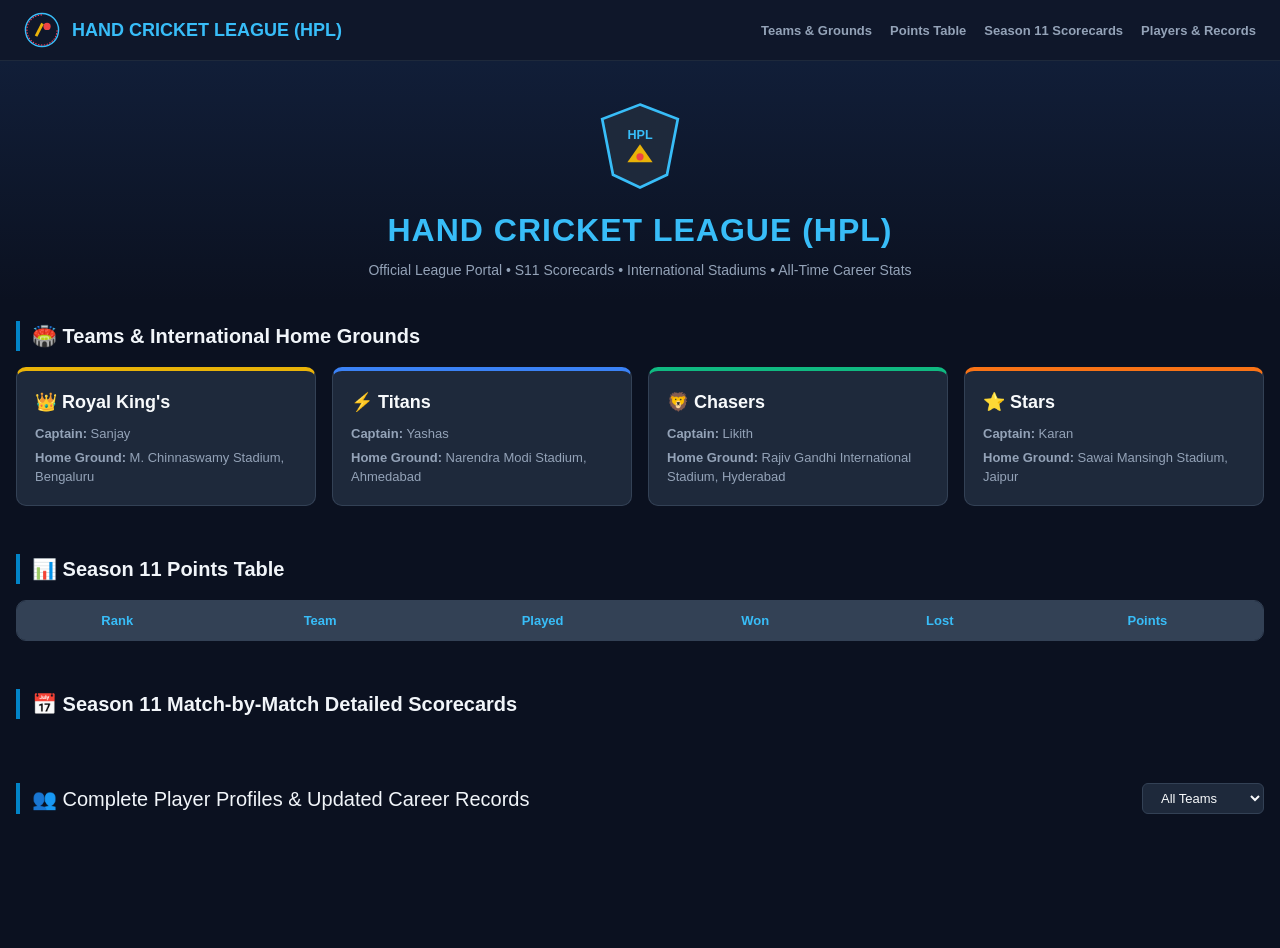
==== commit 5e1df397: "Create index.html" ====
--- a/index.html
+++ b/index.html
@@ -3,53 +3,166 @@
 <head>
   <meta charset="UTF-8">
   <meta name="viewport" content="width=device-width, initial-scale=1.0">
-  <title>Hand Cricket League (HPL) - Official Records</title>
-  <link rel="stylesheet" href="style.css">
+  <title>Hand Cricket League (HPL) - Official Portal</title>
+  <style>
+    * { box-sizing: border-box; margin: 0; padding: 0; font-family: 'Segoe UI', Roboto, sans-serif; }
+    body { background-color: #0b1120; color: #f8fafc; line-height: 1.5; padding-bottom: 50px; }
+    
+    /* Top Navbar */
+    .navbar {
+      position: sticky; top: 0; z-index: 1000;
+      background-color: #0f172a; border-bottom: 1px solid #1e293b;
+      display: flex; justify-content: space-between; align-items: center;
+      padding: 12px 24px;
+    }
+    .nav-brand { display: flex; align-items: center; gap: 12px; font-size: 18px; font-weight: bold; color: #38bdf8; }
+    .brand-svg-logo { width: 36px; height: 36px; }
+    .nav-links { display: flex; list-style: none; gap: 18px; }
+    .nav-links a { color: #94a3b8; text-decoration: none; font-size: 13px; font-weight: 600; transition: color 0.2s; }
+    .nav-links a:hover { color: #38bdf8; }
+
+    /* Hero */
+    .hero {
+      text-align: center; padding: 40px 16px 20px;
+      background: linear-gradient(180deg, #111e38 0%, #0b1120 100%);
+    }
+    .hero-logo-box { display: flex; justify-content: center; margin-bottom: 15px; }
+    .hero h1 { font-size: 32px; color: #38bdf8; letter-spacing: 1px; }
+    .hero p { color: #94a3b8; font-size: 14px; margin-top: 6px; }
+
+    .container { max-width: 1350px; margin: 0 auto; padding: 20px 16px; }
+    .section-block { margin-bottom: 48px; }
+    .section-title {
+      font-size: 20px; color: #f1f5f9; margin-bottom: 16px;
+      border-left: 4px solid #0284c7; padding-left: 12px;
+      display: flex; justify-content: space-between; align-items: center;
+    }
+
+    /* Teams & Stadiums */
+    .team-grid { display: grid; grid-template-columns: repeat(auto-fit, minmax(260px, 1fr)); gap: 16px; }
+    .team-card { background-color: #1e293b; padding: 18px; border-radius: 10px; border: 1px solid #334155; }
+    .team-card h3 { font-size: 18px; margin-bottom: 8px; }
+    .team-card p { font-size: 13px; color: #94a3b8; margin-top: 4px; }
+    .rk-border { border-top: 4px solid #eab308; }
+    .titans-border { border-top: 4px solid #3b82f6; }
+    .chasers-border { border-top: 4px solid #10b981; }
+    .stars-border { border-top: 4px solid #f97316; }
+
+    /* Tables */
+    .table-box { overflow-x: auto; background-color: #1e293b; border-radius: 10px; border: 1px solid #334155; }
+    table { width: 100%; border-collapse: collapse; text-align: center; font-size: 13px; }
+    th { background-color: #334155; color: #38bdf8; padding: 10px; }
+    td { padding: 9px; border-bottom: 1px solid #273549; color: #cbd5e1; }
+
+    /* Season 11 Scorecards Grid */
+    .matches-grid { display: grid; grid-template-columns: repeat(auto-fit, minmax(320px, 1fr)); gap: 16px; }
+    .match-box {
+      background-color: #1e293b; border-radius: 10px; padding: 16px; border: 1px solid #334155;
+    }
+    .match-tag { font-size: 11px; font-weight: 700; color: #38bdf8; margin-bottom: 6px; }
+    .match-title { font-size: 15px; font-weight: bold; color: #f8fafc; margin-bottom: 10px; }
+    .innings-row {
+      background: #0f172a; padding: 8px 10px; border-radius: 6px; margin-bottom: 6px;
+      font-size: 12px;
+    }
+    .team-score { display: flex; justify-content: space-between; font-weight: bold; color: #e2e8f0; }
+    .batters-detail { color: #94a3b8; font-size: 11px; margin-top: 4px; }
+    .match-outcome {
+      margin-top: 8px; font-size: 12px; font-weight: bold; color: #34d399;
+      border-top: 1px dashed #334155; padding-top: 6px;
+    }
+
+    /* Player Filters & Grid */
+    .filter-select {
+      background-color: #1e293b; color: #f8fafc; border: 1px solid #334155;
+      padding: 6px 14px; border-radius: 6px; font-size: 13px; outline: none;
+    }
+    .profile-grid { display: grid; grid-template-columns: repeat(auto-fit, minmax(320px, 1fr)); gap: 20px; }
+    .player-card {
+      background-color: #1e293b; border-radius: 12px; padding: 16px;
+      border: 1px solid #334155; display: flex; flex-direction: column;
+    }
+    .avatar-banner {
+      height: 120px; border-radius: 8px; display: flex; align-items: center; justify-content: center;
+      margin-bottom: 12px; position: relative;
+    }
+    .avatar-circle {
+      width: 55px; height: 55px; border-radius: 50%; background: #0f172a;
+      display: flex; align-items: center; justify-content: center; font-size: 26px;
+      box-shadow: 0 4px 10px rgba(0,0,0,0.5);
+    }
+    .jersey-tag {
+      position: absolute; top: 8px; right: 10px; font-size: 12px; font-weight: 800;
+      background: rgba(15, 23, 42, 0.8); padding: 2px 8px; border-radius: 4px; color: #94a3b8;
+    }
+    .card-head { display: flex; justify-content: space-between; align-items: center; margin-bottom: 6px; }
+    .badge { padding: 3px 8px; border-radius: 4px; font-size: 11px; font-weight: bold; color: #fff; }
+    .info-list { list-style: none; font-size: 12px; color: #94a3b8; line-height: 1.6; margin-bottom: 12px; border-bottom: 1px solid #334155; padding-bottom: 8px; }
+    .info-list span { color: #f8fafc; }
+    .stats-table { width: 100%; font-size: 11px; border-collapse: collapse; margin-top: auto; }
+    .stats-table th { background: #334155; color: #38bdf8; padding: 5px; }
+    .stats-table td { padding: 5px; border-bottom: 1px solid #273549; }
+    .highlight-row { color: #38bdf8; font-weight: bold; background: rgba(56, 189, 248, 0.06); }
+  </style>
 </head>
 <body>
 
-  <!-- Navbar -->
+  <!-- Top Navbar with Embedded SVG Logo -->
   <nav class="navbar">
     <div class="nav-brand">
-      <span class="brand-badge">HPL</span>
-      <span>HAND CRICKET LEAGUE</span>
+      <svg class="brand-svg-logo" viewBox="0 0 100 100" fill="none" xmlns="http://www.w3.org/2000/svg">
+        <circle cx="50" cy="50" r="46" fill="#0f172a" stroke="#38bdf8" stroke-width="4"/>
+        <path d="M50 8 C26.8 8 8 26.8 8 50 C8 73.2 26.8 92 50 92 C73.2 92 92 73.2 92 50" stroke="#f43f5e" stroke-width="3" stroke-dasharray="4 4"/>
+        <path d="M30 65 L48 30 L55 34 L37 69 Z" fill="#eab308"/>
+        <circle cx="64" cy="40" r="10" fill="#ef4444"/>
+      </svg>
+      <span>HAND CRICKET LEAGUE (HPL)</span>
     </div>
     <ul class="nav-links">
-      <li><a href="#teams">Teams &amp; Stadiums</a></li>
+      <li><a href="#teams">Teams &amp; Grounds</a></li>
       <li><a href="#points-table">Points Table</a></li>
-      <li><a href="#matches">S11 Matches</a></li>
+      <li><a href="#matches">Season 11 Scorecards</a></li>
       <li><a href="#players">Players &amp; Records</a></li>
     </ul>
   </nav>
 
   <!-- Hero Header -->
   <header class="hero">
-    <h1>🏏 HAND CRICKET LEAGUE (HPL)</h1>
-    <p class="subtitle">Official League Portal • Season 11 Stats &amp; All-Time Career Records</p>
+    <div class="hero-logo-box">
+      <!-- High-Res League Vector Shield Logo -->
+      <svg width="90" height="90" viewBox="0 0 100 100" fill="none" xmlns="http://www.w3.org/2000/svg">
+        <polygon points="50,4 92,20 80,82 50,96 20,82 8,20" fill="#1e293b" stroke="#38bdf8" stroke-width="3"/>
+        <text x="50" y="42" font-size="14" font-weight="900" fill="#38bdf8" text-anchor="middle">HPL</text>
+        <path d="M36 68 L50 48 L64 68 Z" fill="#eab308"/>
+        <circle cx="50" cy="62" r="4" fill="#ef4444"/>
+      </svg>
+    </div>
+    <h1>HAND CRICKET LEAGUE (HPL)</h1>
+    <p>Official League Portal • S11 Scorecards • International Stadiums • All-Time Career Stats</p>
   </header>
 
   <main class="container">
 
-    <!-- Teams & Stadiums -->
+    <!-- Section 1: Teams & Stadiums -->
     <section id="teams" class="section-block">
       <h2 class="section-title">🏟️ Teams &amp; International Home Grounds</h2>
       <div class="team-grid">
-        <div class="team-card rk-theme">
+        <div class="team-card rk-border">
           <h3>👑 Royal King's</h3>
           <p><strong>Captain:</strong> Sanjay</p>
           <p><strong>Home Ground:</strong> M. Chinnaswamy Stadium, Bengaluru</p>
         </div>
-        <div class="team-card titans-theme">
+        <div class="team-card titans-border">
           <h3>⚡ Titans</h3>
           <p><strong>Captain:</strong> Yashas</p>
           <p><strong>Home Ground:</strong> Narendra Modi Stadium, Ahmedabad</p>
         </div>
-        <div class="team-card chasers-theme">
+        <div class="team-card chasers-border">
           <h3>🦁 Chasers</h3>
           <p><strong>Captain:</strong> Likith</p>
           <p><strong>Home Ground:</strong> Rajiv Gandhi International Stadium, Hyderabad</p>
         </div>
-        <div class="team-card stars-theme">
+        <div class="team-card stars-border">
           <h3>⭐ Stars</h3>
           <p><strong>Captain:</strong> Karan</p>
           <p><strong>Home Ground:</strong> Sawai Mansingh Stadium, Jaipur</p>
@@ -57,188 +170,232 @@
       </div>
     </section>
 
-    <!-- Points Table -->
+    <!-- Section 2: Points Table -->
     <section id="points-table" class="section-block">
       <h2 class="section-title">📊 Season 11 Points Table</h2>
-      <div class="table-responsive">
-        <table class="styled-table">
+      <div class="table-box">
+        <table>
           <thead>
             <tr>
-              <th>Rank</th>
-              <th>Team</th>
-              <th>Played</th>
-              <th>Won</th>
-              <th>Lost</th>
-              <th>Pts</th>
+              <th>Rank</th><th>Team</th><th>Played</th><th>Won</th><th>Lost</th><th>Points</th>
             </tr>
           </thead>
-          <tbody id="standings-body"></tbody>
+          <tbody id="points-body"></tbody>
         </table>
       </div>
     </section>
 
-    <!-- Season 11 Matches -->
+    <!-- Section 3: Full Scorecards Season 11 -->
     <section id="matches" class="section-block">
-      <h2 class="section-title">📅 Season 11 Match Results</h2>
-      <div class="match-grid" id="matches-container"></div>
+      <h2 class="section-title">📅 Season 11 Match-by-Match Detailed Scorecards</h2>
+      <div class="matches-grid" id="matches-grid"></div>
     </section>
 
-    <!-- Players Section -->
+    <!-- Section 4: All Players Records -->
     <section id="players" class="section-block">
-      <div class="player-header-flex">
-        <h2 class="section-title">👥 Player Profiles &amp; Career Records</h2>
-        <div class="filter-controls">
-          <label for="team-filter">Filter by Team: </label>
-          <select id="team-filter">
-            <option value="ALL">All Teams</option>
-            <option value="Royal King's">Royal King's</option>
-            <option value="Titans">Titans</option>
-            <option value="Chasers">Chasers</option>
-            <option value="Stars">Stars</option>
-          </select>
-        </div>
+      <div class="section-title">
+        <span>👥 Complete Player Profiles &amp; Updated Career Records</span>
+        <select id="team-filter" class="filter-select">
+          <option value="ALL">All Teams</option>
+          <option value="Royal King's">Royal King's</option>
+          <option value="Titans">Titans</option>
+          <option value="Chasers">Chasers</option>
+          <option value="Stars">Stars</option>
+        </select>
       </div>
       <div class="profile-grid" id="players-container"></div>
     </section>
 
   </main>
 
-  <footer>
-    <p>&copy; 2026 Hand Cricket League (HPL). Official League Database.</p>
-  </footer>
-
   <script>
-    // Points Table Data
-    const standingsData = [
-      { rank: 1, team: "Royal King's", p: 3, w: 2, l: 1, pts: 4 },
+    // 1. Points Table Data
+    const standings = [
+      { rank: 1, team: "Royal King's", p: 4, w: 3, l: 1, pts: 6 },
       { rank: 2, team: "Titans", p: 3, w: 2, l: 1, pts: 4 },
       { rank: 3, team: "Chasers", p: 3, w: 2, l: 1, pts: 4 },
       { rank: 4, team: "Stars", p: 4, w: 1, l: 3, pts: 2 }
     ];
 
-    // Season 11 Matches Data
-    const matchesData = [
-      { num: "Match 1", t1: "Titans 222/3", t2: "Chasers 219/5", result: "Titans won by 2 wickets", details: "Vishnu 165, S.Gill 36 | Prajwal P.K 70, J.Root 49" },
-      { num: "Match 2", t1: "Stars 126/5", t2: "Royal Kings 134/2", result: "Royal Kings won by 3 wickets", details: "Sanjay 40, Bethell 56* | Mohith 42, Karan 31" },
-      { num: "Match 3", t1: "Royal Kings 222/5", t2: "Chasers 230/4", result: "Chasers won by 1 wicket", details: "Vaibhav 176*, J.Root 34 | Sanjay 94, Bethell 60" },
-      { num: "Match 4", t1: "Titans 251/5", t2: "Royal Kings 135/5", result: "Titans won by 116 runs", details: "Yashas 124, Vishnu 46, S.Gill 32 | Sanjay 62, Bethell 31" },
-      { num: "Match 5", t1: "Titans 34/5", t2: "Stars 39/1", result: "Stars won by 4 wickets", details: "Karan 31 & 5w, Mohith 8* | Manav 12, S.Gill 8" },
-      { num: "Match 6", t1: "Chasers 238/5", t2: "Stars 170/5", result: "Chasers won by 68 runs", details: "Vaibhav 139, Prajwal P.K 73 | Karan 43 & 5w, M.Siraj 37" },
-      { num: "Match 7", t1: "Stars 235/5", t2: "Royal Kings 240/2", result: "Royal Kings won by 3 wickets", details: "Sanjay 206*, Bethell 34 | Bumrah 97, Mohith 63, Karan 55" }
+    // 2. Verified Season 11 Match Scorecards
+    const season11Scorecards = [
+      {
+        match: "Match 1",
+        inn1: { team: "Titans", score: "222/3", details: "Vishnu 165, S.Gill 36, Yashas 11, Sai 40*" },
+        inn2: { team: "Chasers", score: "219/5", details: "Prajwal P.K 70, J.Root 49, Likith 21, Rahane 49, Vaibhav 20" },
+        result: "Titans won by 2 wickets"
+      },
+      {
+        match: "Match 2",
+        inn1: { team: "Stars", score: "126/5", details: "Mohith 42, Karan 31, Ben Mayes 44, Reilklon 4, M.Siraj 5" },
+        inn2: { team: "Royal Kings", score: "134/2", details: "Sanjay 40, Dharshan 38, Bethell 56*" },
+        result: "Royal Kings won by 3 wickets"
+      },
+      {
+        match: "Match 3",
+        inn1: { team: "Royal Kings", score: "222/5", details: "Sanjay 94, Bethell 60, Bumrah 34, Cox 20, Dharshan 4" },
+        inn2: { team: "Chasers", score: "230/4", details: "Vaibhav 176*, J.Root 34, Rahane 20, Likith 0, Prajwal P.K 0" },
+        result: "Chasers won by 1 wicket"
+      },
+      {
+        match: "Match 4",
+        inn1: { team: "Titans", score: "251/5", details: "Yashas 124, Vishnu 46, S.Gill 32, Manav 30, Sai 19" },
+        inn2: { team: "Royal Kings", score: "135/5", details: "Sanjay 62, Bethell 31, Cox 31, Bumrah 11, Dharshan 0" },
+        result: "Titans won by 116 runs"
+      },
+      {
+        match: "Match 5",
+        inn1: { team: "Titans", score: "34/5", details: "Manav 12, S.Gill 8, Yashas 13, Sai 1, Vishnu 0 (Karan 5w)" },
+        inn2: { team: "Stars", score: "39/1", details: "Karan 31, Mohith 8*" },
+        result: "Stars won by 4 wickets"
+      },
+      {
+        match: "Match 6",
+        inn1: { team: "Chasers", score: "238/5", details: "Vaibhav 139, Prajwal P.K 73, J.Root 17, Likith 9, Rahane 0 (Karan 5w)" },
+        inn2: { team: "Stars", score: "170/5", details: "Karan 43, M.Siraj 37, Ben Mayes 34, Mohith 29, Reilklon 27" },
+        result: "Chasers won by 68 runs"
+      },
+      {
+        match: "Match 7",
+        inn1: { team: "Stars", score: "235/5", details: "Bumrah 97, Mohith 63, Karan 55, Ben Mayes 20, Reilklon 0" },
+        inn2: { team: "Royal Kings", score: "240/2", details: "Sanjay 206*, Bethell 34, Cox (dnb), Dharshan 0" },
+        result: "Royal Kings won by 3 wickets"
+      }
     ];
 
-    // Players Complete Records Data
+    // 3. Complete Database (Core + International Players with S11 + Career Totals)
     const playersData = [
       // Royal King's
       {
         name: "Sanjay", jersey: "#02", team: "Royal King's", ground: "M. Chinnaswamy Stadium, Bengaluru",
-        role: "All-Rounder (Captain)", batStyle: "Right Hand Bat", bowlStyle: "Right Arm Fast", place: "Mandya, Karnataka",
-        icon: "👑", badgeColor: "#eab308",
-        baseMatches: 110, baseRuns: 6284, baseHighest: 247, base50s: 25, base100s: 22, baseOuts: 91,
-        s11Matches: 4, s11Runs: 402, s11Highest: "206*", s1150s: 1, s11100s: 1, s11Outs: 3
+        role: "All-Rounder (Captain)", style: "Right Hand Bat / Right Arm Fast", place: "Mandya, Karnataka",
+        icon: "👑", color: "#eab308",
+        baseM: 110, baseR: 6284, baseHS: 247, base50: 25, base100: 22, baseOuts: 91,
+        s11M: 4, s11R: 402, s11HS: "206*", s1150: 1, s11100: 1, s11Outs: 3
       },
       {
         name: "Dharshan", jersey: "#46", team: "Royal King's", ground: "M. Chinnaswamy Stadium, Bengaluru",
-        role: "All-Rounder", batStyle: "Right Hand Bat", bowlStyle: "Right Arm Fast", place: "Tumakuru, Karnataka",
-        icon: "⚡", badgeColor: "#eab308",
-        baseMatches: 111, baseRuns: 5638, baseHighest: 368, base50s: 25, base100s: 17, baseOuts: 84,
-        s11Matches: 4, s11Runs: 42, s11Highest: "38", s1150s: 0, s11100s: 0, s11Outs: 4
+        role: "All-Rounder", style: "Right Hand Bat / Right Arm Fast", place: "Tumakuru, Karnataka",
+        icon: "⚡", color: "#eab308",
+        baseM: 111, baseR: 5638, baseHS: 368, base50: 25, base100: 17, baseOuts: 84,
+        s11M: 4, s11R: 42, s11HS: "38", s1150: 0, s11100: 0, s11Outs: 4
       },
       {
         name: "Jacob Bethell", jersey: "#17", team: "Royal King's", ground: "M. Chinnaswamy Stadium, Bengaluru",
-        role: "All-Rounder (International)", batStyle: "Left Hand Bat", bowlStyle: "Slow Left Arm Orthodox", place: "England",
-        icon: "🏴󠁧󠁢󠁥󠁮󠁧󠁿", badgeColor: "#eab308",
-        baseMatches: 0, baseRuns: 0, baseHighest: 0, base50s: 0, base100s: 0, baseOuts: 0,
-        s11Matches: 4, s11Runs: 181, s11Highest: "60", s1150s: 2, s11100s: 0, s11Outs: 3
-      },
-      {
-        name: "Jasprit Bumrah (RK)", jersey: "#93", team: "Royal King's", ground: "M. Chinnaswamy Stadium, Bengaluru",
-        role: "Fast Bowler (International)", batStyle: "Right Hand Bat", bowlStyle: "Right Arm Fast", place: "India",
-        icon: "🎯", badgeColor: "#eab308",
-        baseMatches: 0, baseRuns: 0, baseHighest: 0, base50s: 0, base100s: 0, baseOuts: 0,
-        s11Matches: 4, s11Runs: 45, s11Highest: "34", s1150s: 0, s11100s: 0, s11Outs: 2
+        role: "International All-Rounder", style: "Left Hand Bat / Slow Left Arm", place: "England",
+        icon: "🏴󠁧󠁢󠁥󠁮󠁧󠁿", color: "#eab308",
+        baseM: 0, baseR: 0, baseHS: 0, base50: 0, base100: 0, baseOuts: 0,
+        s11M: 4, s11R: 181, s11HS: "60", s1150: 2, s11100: 0, s11Outs: 3
+      },
+      {
+        name: "Jasprit Bumrah", jersey: "#93", team: "Royal King's", ground: "M. Chinnaswamy Stadium, Bengaluru",
+        role: "International Fast Bowler", style: "Right Hand Bat / Right Arm Fast", place: "India",
+        icon: "🎯", color: "#eab308",
+        baseM: 0, baseR: 0, baseHS: 0, base50: 0, base100: 0, baseOuts: 0,
+        s11M: 4, s11R: 45, s11HS: "34", s1150: 0, s11100: 0, s11Outs: 2
       },
 
       // Titans
       {
         name: "Yashas", jersey: "#07", team: "Titans", ground: "Narendra Modi Stadium, Ahmedabad",
-        role: "All-Rounder (Captain)", batStyle: "Right Hand Bat", bowlStyle: "Right Arm Fast", place: "Hassan, Karnataka",
-        icon: "👑", badgeColor: "#3b82f6",
-        baseMatches: 112, baseRuns: 7025, baseHighest: 307, base50s: 26, base100s: 25, baseOuts: 68,
-        s11Matches: 3, s11Runs: 148, s11Highest: "124", s1150s: 0, s11100s: 1, s11Outs: 3
+        role: "All-Rounder (Captain)", style: "Right Hand Bat / Right Arm Fast", place: "Hassan, Karnataka",
+        icon: "👑", color: "#3b82f6",
+        baseM: 112, baseR: 7025, baseHS: 307, base50: 26, base100: 25, baseOuts: 68,
+        s11M: 3, s11R: 148, s11HS: "124", s1150: 0, s11100: 1, s11Outs: 3
       },
       {
         name: "Vishnu", jersey: "#18", team: "Titans", ground: "Narendra Modi Stadium, Ahmedabad",
-        role: "Top-Order Batter", batStyle: "Right Hand Bat", bowlStyle: "Right Arm Off Spin", place: "Chitradurga, Karnataka",
-        icon: "🛡️", badgeColor: "#3b82f6",
-        baseMatches: 95, baseRuns: 4335, baseHighest: 238, base50s: 18, base100s: 17, baseOuts: 73,
-        s11Matches: 3, s11Runs: 211, s11Highest: "165", s1150s: 0, s11100s: 1, s11Outs: 3
+        role: "Top-Order Batter", style: "Right Hand Bat / Right Arm Off Spin", place: "Chitradurga, Karnataka",
+        icon: "🛡️", color: "#3b82f6",
+        baseM: 95, baseR: 4335, baseHS: 238, base50: 18, base100: 17, baseOuts: 73,
+        s11M: 3, s11R: 211, s11HS: "165", s1150: 0, s11100: 1, s11Outs: 3
       },
       {
         name: "Shubman Gill", jersey: "#77", team: "Titans", ground: "Narendra Modi Stadium, Ahmedabad",
-        role: "Top-Order Batter (International)", batStyle: "Right Hand Bat", bowlStyle: "Right Arm Off Break", place: "India",
-        icon: "🏏", badgeColor: "#3b82f6",
-        baseMatches: 0, baseRuns: 0, baseHighest: 0, base50s: 0, base100s: 0, baseOuts: 0,
-        s11Matches: 3, s11Runs: 76, s11Highest: "36", s1150s: 0, s11100s: 0, s11Outs: 3
+        role: "International Top-Order Batter", style: "Right Hand Bat / Right Arm Off Break", place: "India",
+        icon: "🏏", color: "#3b82f6",
+        baseM: 0, baseR: 0, baseHS: 0, base50: 0, base100: 0, baseOuts: 0,
+        s11M: 3, s11R: 76, s11HS: "36", s1150: 0, s11100: 0, s11Outs: 3
+      },
+      {
+        name: "Sai", jersey: "#23", team: "Titans", ground: "Narendra Modi Stadium, Ahmedabad",
+        role: "Middle-Order Batter", style: "Left Hand Bat", place: "India",
+        icon: "🏏", color: "#3b82f6",
+        baseM: 0, baseR: 0, baseHS: 0, base50: 0, base100: 0, baseOuts: 0,
+        s11M: 3, s11R: 60, s11HS: "40*", s1150: 0, s11100: 0, s11Outs: 2
       },
 
       // Chasers
       {
         name: "Likith", jersey: "#18", team: "Chasers", ground: "Rajiv Gandhi International Stadium, Hyderabad",
-        role: "All-Rounder (Captain)", batStyle: "Right Hand Bat", bowlStyle: "Right Arm Fast", place: "Karnataka, India",
-        icon: "🦁", badgeColor: "#10b981",
-        baseMatches: 115, baseRuns: 6266, baseHighest: 386, base50s: 18, base100s: 19, baseOuts: 94,
-        s11Matches: 3, s11Runs: 30, s11Highest: "21", s1150s: 0, s11100s: 0, s11Outs: 3
+        role: "All-Rounder (Captain)", style: "Right Hand Bat / Right Arm Fast", place: "Karnataka, India",
+        icon: "🦁", color: "#10b981",
+        baseM: 115, baseR: 6266, baseHS: 386, base50: 18, base100: 19, baseOuts: 94,
+        s11M: 3, s11R: 30, s11HS: "21", s1150: 0, s11100: 0, s11Outs: 3
       },
       {
         name: "Prajwal P.K", jersey: "#10", team: "Chasers", ground: "Rajiv Gandhi International Stadium, Hyderabad",
-        role: "Top-Order Batter", batStyle: "Right Hand Bat", bowlStyle: "-", place: "Karnataka, India",
-        icon: "🏏", badgeColor: "#10b981",
-        baseMatches: 0, baseRuns: 0, baseHighest: 0, base50s: 0, base100s: 0, baseOuts: 0,
-        s11Matches: 3, s11Runs: 143, s11Highest: "73", s1150s: 2, s11100s: 0, s11Outs: 3
+        role: "Top-Order Batter", style: "Right Hand Bat", place: "Karnataka, India",
+        icon: "🏏", color: "#10b981",
+        baseM: 0, baseR: 0, baseHS: 0, base50: 0, base100: 0, baseOuts: 0,
+        s11M: 3, s11R: 143, s11HS: "73", s1150: 2, s11100: 0, s11Outs: 3
       },
       {
         name: "Joe Root", jersey: "#66", team: "Chasers", ground: "Rajiv Gandhi International Stadium, Hyderabad",
-        role: "Top-Order Batter (International)", batStyle: "Right Hand Bat", bowlStyle: "Right Arm Off Break", place: "England",
-        icon: "🏴󠁧󠁢󠁥󠁮󠁧󠁿", badgeColor: "#10b981",
-        baseMatches: 0, baseRuns: 0, baseHighest: 0, base50s: 0, base100s: 0, baseOuts: 0,
-        s11Matches: 3, s11Runs: 100, s11Highest: "49", s1150s: 0, s11100s: 0, s11Outs: 3
+        role: "International Batter", style: "Right Hand Bat / Right Arm Off Break", place: "England",
+        icon: "🏴󠁧󠁢󠁥󠁮󠁧󠁿", color: "#10b981",
+        baseM: 0, baseR: 0, baseHS: 0, base50: 0, base100: 0, baseOuts: 0,
+        s11M: 3, s11R: 100, s11HS: "49", s1150: 0, s11100: 0, s11Outs: 3
+      },
+      {
+        name: "Ajinkya Rahane", jersey: "#27", team: "Chasers", ground: "Rajiv Gandhi International Stadium, Hyderabad",
+        role: "International Batter", style: "Right Hand Bat / Right Arm Medium", place: "India",
+        icon: "🇮🇳", color: "#10b981",
+        baseM: 0, baseR: 0, baseHS: 0, base50: 0, base100: 0, baseOuts: 0,
+        s11M: 3, s11R: 69, s11HS: "49", s1150: 0, s11100: 0, s11Outs: 3
       },
       {
         name: "Vaibhav", jersey: "#09", team: "Chasers", ground: "Rajiv Gandhi International Stadium, Hyderabad",
-        role: "Middle-Order Finisher", batStyle: "Right Hand Bat", bowlStyle: "-", place: "India",
-        icon: "🔥", badgeColor: "#10b981",
-        baseMatches: 0, baseRuns: 0, baseHighest: 0, base50s: 0, base100s: 0, baseOuts: 0,
-        s11Matches: 3, s11Runs: 435, s11Highest: "176*", s1150s: 0, s11100s: 2, s11Outs: 2
+        role: "Middle-Order Finisher", style: "Right Hand Bat", place: "India",
+        icon: "🔥", color: "#10b981",
+        baseM: 0, baseR: 0, baseHS: 0, base50: 0, base100: 0, baseOuts: 0,
+        s11M: 3, s11R: 335, s11HS: "176*", s1150: 0, s11100: 2, s11Outs: 2
       },
 
       // Stars
       {
         name: "Mohith", jersey: "#44", team: "Stars", ground: "Sawai Mansingh Stadium, Jaipur",
-        role: "Middle-Order Batter", batStyle: "Right Hand Bat", bowlStyle: "Right Arm Off Spin", place: "Bihar, India",
-        icon: "⭐", badgeColor: "#f97316",
-        baseMatches: 0, baseRuns: 0, baseHighest: 0, base50s: 0, base100s: 0, baseOuts: 0,
-        s11Matches: 4, s11Runs: 142, s11Highest: "63", s1150s: 1, s11100s: 0, s11Outs: 3
-      },
-      {
-        name: "Karan", jersey: "-", team: "Stars", ground: "Sawai Mansingh Stadium, Jaipur",
-        role: "All-Rounder (Captain)", batStyle: "Right Hand Bat", bowlStyle: "Left Arm Medium Fast", place: "Rajasthan, India",
-        icon: "⭐", badgeColor: "#f97316",
-        baseMatches: 0, baseRuns: 0, baseHighest: 0, base50s: 0, base100s: 0, baseOuts: 0,
-        s11Matches: 4, s11Runs: 160, s11Highest: "55", s1150s: 1, s11100s: 0, s11Outs: 4, s11Wickets: 14
+        role: "Middle-Order Batter", style: "Right Hand Bat / Right Arm Off Spin", place: "Bihar, India",
+        icon: "⭐", color: "#f97316",
+        baseM: 0, baseR: 0, baseHS: 0, base50: 0, base100: 0, baseOuts: 0,
+        s11M: 4, s11R: 142, s11HS: "63", s1150: 1, s11100: 0, s11Outs: 3
+      },
+      {
+        name: "Karan", jersey: "C", team: "Stars", ground: "Sawai Mansingh Stadium, Jaipur",
+        role: "All-Rounder (Captain)", style: "Right Hand Bat / Left Arm Medium Fast", place: "Rajasthan, India",
+        icon: "⭐", color: "#f97316",
+        baseM: 0, baseR: 0, baseHS: 0, base50: 0, base100: 0, baseOuts: 0,
+        s11M: 4, s11R: 160, s11HS: "55", s1150: 1, s11100: 0, s11Outs: 4, s11Wkts: 14
       },
       {
         name: "Mohammed Siraj", jersey: "#13", team: "Stars", ground: "Sawai Mansingh Stadium, Jaipur",
-        role: "Fast Bowler (International)", batStyle: "Right Hand Bat", bowlStyle: "Right Arm Fast", place: "India",
-        icon: "🎯", badgeColor: "#f97316",
-        baseMatches: 0, baseRuns: 0, baseHighest: 0, base50s: 0, base100s: 0, baseOuts: 0,
-        s11Matches: 4, s11Runs: 139, s11Highest: "97", s1150s: 1, s11100s: 0, s11Outs: 4
+        role: "International Fast Bowler", style: "Right Hand Bat / Right Arm Fast", place: "India",
+        icon: "🎯", color: "#f97316",
+        baseM: 0, baseR: 0, baseHS: 0, base50: 0, base100: 0, baseOuts: 0,
+        s11M: 4, s11R: 42, s11HS: "37", s1150: 0, s11100: 0, s11Outs: 4
+      },
+      {
+        name: "Ben Mayes", jersey: "#32", team: "Stars", ground: "Sawai Mansingh Stadium, Jaipur",
+        role: "International All-Rounder", style: "Right Hand Bat / Right Arm Medium", place: "England",
+        icon: "🏴󠁧󠁢󠁥󠁮󠁧󠁿", color: "#f97316",
+        baseM: 0, baseR: 0, baseHS: 0, base50: 0, base100: 0, baseOuts: 0,
+        s11M: 4, s11R: 98, s11HS: "44", s1150: 0, s11100: 0, s11Outs: 4
       }
     ];
 
     document.addEventListener("DOMContentLoaded", () => {
-      // Standings
-      document.getElementById("standings-body").innerHTML = standingsData.map(s => `
+      // 1. Points Table
+      document.getElementById("points-body").innerHTML = standings.map(s => `
         <tr>
           <td><strong>${s.rank}</strong></td>
           <td>${s.team}</td>
@@ -249,94 +406,5 @@
         </tr>
       `).join("");
 
-      // Matches
-      document.getElementById("matches-container").innerHTML = matchesData.map(m => `
-        <div class="match-card">
-          <div class="match-head">
-            <span>${m.num}</span>
-            <span>HPL S11</span>
-          </div>
-          <div class="match-score">${m.t1}</div>
-          <div class="match-score">${m.t2}</div>
-          <div class="match-winner">${m.result}</div>
-          <div style="font-size: 11px; color: #94a3b8; margin-top: 4px;">Top: ${m.details}</div>
-        </div>
-      `).join("");
-
-      // Players
-      renderPlayers("ALL");
-      document.getElementById("team-filter").addEventListener("change", (e) => renderPlayers(e.target.value));
-    });
-
-    function renderPlayers(filterTeam) {
-      const container = document.getElementById("players-container");
-      container.innerHTML = "";
-
-      const filtered = filterTeam === "ALL" ? playersData : playersData.filter(p => p.team === filterTeam);
-
-      filtered.forEach(p => {
-        const totalMatches = p.baseMatches + p.s11Matches;
-        const totalRuns = p.baseRuns + p.s11Runs;
-        const total50s = p.base50s + p.s1150s;
-        const total100s = p.base100s + p.s11100s;
-        const s11NumHS = parseInt(p.s11Highest);
-        const totalHighest = Math.max(p.baseHighest, isNaN(s11NumHS) ? 0 : s11NumHS);
-        const totalOuts = p.baseOuts + p.s11Outs;
-        const totalAvg = totalOuts > 0 ? (totalRuns / totalOuts).toFixed(1) : totalRuns;
-
-        // Custom stylized graphic avatar card (no external image needed)
-        const card = document.createElement("div");
-        card.className = "player-card";
-        card.innerHTML = `
-          <div class="avatar-card-banner" style="background: radial-gradient(circle, ${p.badgeColor}22 0%, #0f172a 100%); border-bottom: 2px solid ${p.badgeColor};">
-            <div class="avatar-circle" style="border-color: ${p.badgeColor};">${p.icon}</div>
-            <div class="avatar-player-name">${p.name}</div>
-            <div class="avatar-jersey">${p.jersey !== '-' ? p.jersey : 'PRO'}</div>
-          </div>
-          <div class="card-head">
-            <h3>${p.name}</h3>
-            <span class="badge" style="background-color: ${p.badgeColor};">${p.team}</span>
-          </div>
-          <ul class="info-list">
-            <li>Home Ground: <span>${p.ground}</span></li>
-            <li>Role: <span>${p.role}</span></li>
-            <li>Bowling Style: <span>${p.bowlStyle}</span></li>
-            <li>Place: <span>${p.place}</span></li>
-          </ul>
-          <table class="stats-table">
-            <thead>
-              <tr>
-                <th>Format</th>
-                <th>M</th>
-                <th>Runs</th>
-                <th>HS</th>
-                <th>Avg</th>
-                <th>50/100</th>
-              </tr>
-            </thead>
-            <tbody>
-              <tr>
-                <td>Season 11</td>
-                <td>${p.s11Matches}</td>
-                <td>${p.s11Runs}${p.s11Wickets ? ` (${p.s11Wickets}w)` : ''}</td>
-                <td>${p.s11Highest}</td>
-                <td>${(p.s11Runs / (p.s11Outs || 1)).toFixed(1)}</td>
-                <td>${p.s1150s} / ${p.s11100s}</td>
-              </tr>
-              <tr class="highlight-row">
-                <td>HPL Total</td>
-                <td>${totalMatches}</td>
-                <td>${totalRuns}</td>
-                <td>${totalHighest}</td>
-                <td>${totalAvg}</td>
-                <td>${total50s} / ${total100s}</td>
-              </tr>
-            </tbody>
-          </table>
-        `;
-        container.appendChild(card);
-      });
-    }
-  </script>
-</body>
-</html>
+      // 2. Season 11 Scorecards
+      do
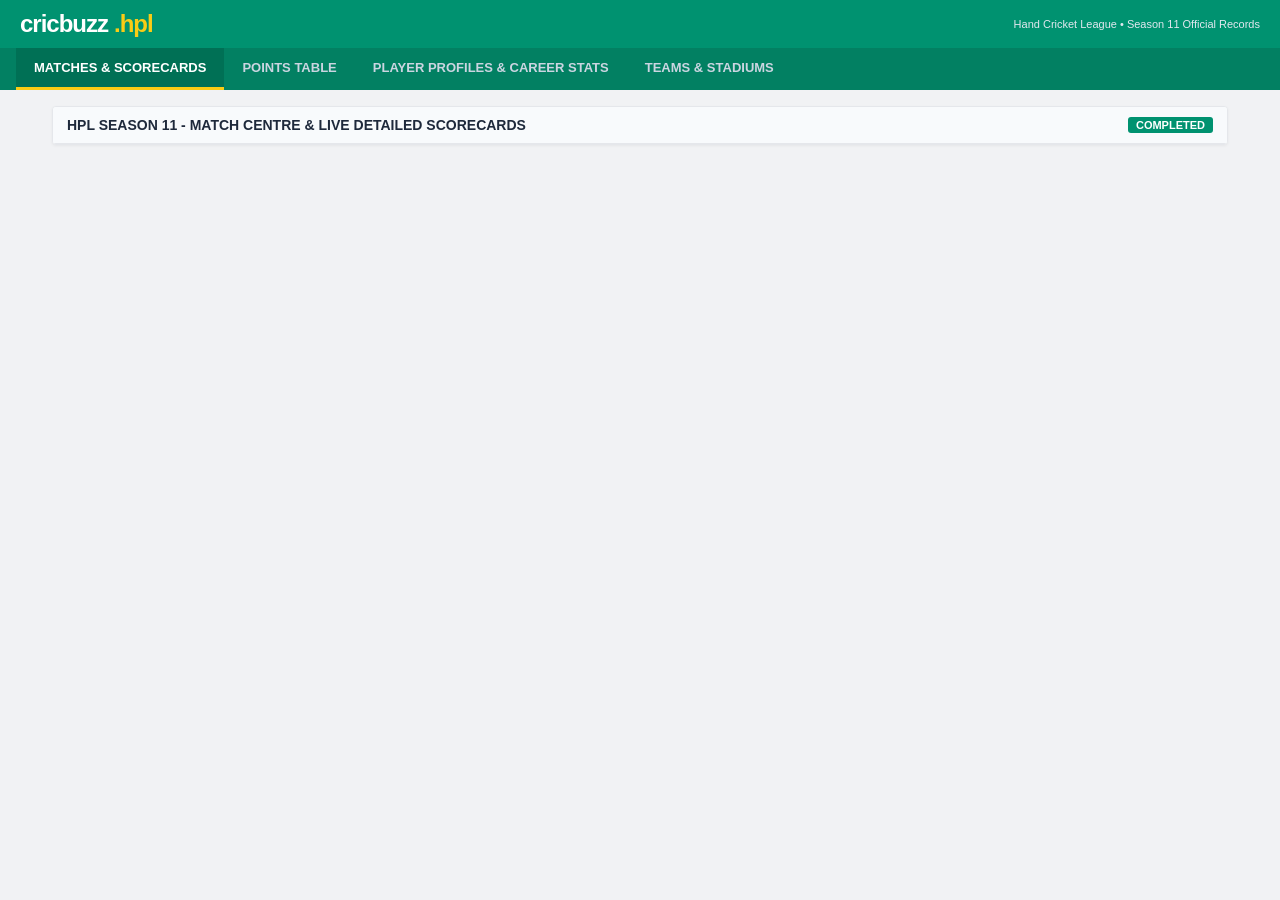
==== commit 274ba3d8: "Add initial HTML structure for HPL Season 11 This commit adds the initial HTML structure for the Cri" ====
--- a/index.html
+++ b/index.html
@@ -3,408 +3,569 @@
 <head>
   <meta charset="UTF-8">
   <meta name="viewport" content="width=device-width, initial-scale=1.0">
-  <title>Hand Cricket League (HPL) - Official Portal</title>
+  <title>Cricbuzz - Hand Cricket League (HPL) Season 11</title>
   <style>
-    * { box-sizing: border-box; margin: 0; padding: 0; font-family: 'Segoe UI', Roboto, sans-serif; }
-    body { background-color: #0b1120; color: #f8fafc; line-height: 1.5; padding-bottom: 50px; }
-    
-    /* Top Navbar */
-    .navbar {
-      position: sticky; top: 0; z-index: 1000;
-      background-color: #0f172a; border-bottom: 1px solid #1e293b;
-      display: flex; justify-content: space-between; align-items: center;
-      padding: 12px 24px;
-    }
-    .nav-brand { display: flex; align-items: center; gap: 12px; font-size: 18px; font-weight: bold; color: #38bdf8; }
-    .brand-svg-logo { width: 36px; height: 36px; }
-    .nav-links { display: flex; list-style: none; gap: 18px; }
-    .nav-links a { color: #94a3b8; text-decoration: none; font-size: 13px; font-weight: 600; transition: color 0.2s; }
-    .nav-links a:hover { color: #38bdf8; }
-
-    /* Hero */
-    .hero {
-      text-align: center; padding: 40px 16px 20px;
-      background: linear-gradient(180deg, #111e38 0%, #0b1120 100%);
-    }
-    .hero-logo-box { display: flex; justify-content: center; margin-bottom: 15px; }
-    .hero h1 { font-size: 32px; color: #38bdf8; letter-spacing: 1px; }
-    .hero p { color: #94a3b8; font-size: 14px; margin-top: 6px; }
-
-    .container { max-width: 1350px; margin: 0 auto; padding: 20px 16px; }
-    .section-block { margin-bottom: 48px; }
-    .section-title {
-      font-size: 20px; color: #f1f5f9; margin-bottom: 16px;
-      border-left: 4px solid #0284c7; padding-left: 12px;
-      display: flex; justify-content: space-between; align-items: center;
-    }
-
-    /* Teams & Stadiums */
-    .team-grid { display: grid; grid-template-columns: repeat(auto-fit, minmax(260px, 1fr)); gap: 16px; }
-    .team-card { background-color: #1e293b; padding: 18px; border-radius: 10px; border: 1px solid #334155; }
-    .team-card h3 { font-size: 18px; margin-bottom: 8px; }
-    .team-card p { font-size: 13px; color: #94a3b8; margin-top: 4px; }
-    .rk-border { border-top: 4px solid #eab308; }
-    .titans-border { border-top: 4px solid #3b82f6; }
-    .chasers-border { border-top: 4px solid #10b981; }
-    .stars-border { border-top: 4px solid #f97316; }
-
-    /* Tables */
-    .table-box { overflow-x: auto; background-color: #1e293b; border-radius: 10px; border: 1px solid #334155; }
-    table { width: 100%; border-collapse: collapse; text-align: center; font-size: 13px; }
-    th { background-color: #334155; color: #38bdf8; padding: 10px; }
-    td { padding: 9px; border-bottom: 1px solid #273549; color: #cbd5e1; }
-
-    /* Season 11 Scorecards Grid */
-    .matches-grid { display: grid; grid-template-columns: repeat(auto-fit, minmax(320px, 1fr)); gap: 16px; }
-    .match-box {
-      background-color: #1e293b; border-radius: 10px; padding: 16px; border: 1px solid #334155;
-    }
-    .match-tag { font-size: 11px; font-weight: 700; color: #38bdf8; margin-bottom: 6px; }
-    .match-title { font-size: 15px; font-weight: bold; color: #f8fafc; margin-bottom: 10px; }
-    .innings-row {
-      background: #0f172a; padding: 8px 10px; border-radius: 6px; margin-bottom: 6px;
+    * { box-sizing: border-box; margin: 0; padding: 0; font-family: -apple-system, BlinkMacSystemFont, "Segoe UI", Roboto, Helvetica, Arial, sans-serif; }
+    body { background-color: #f1f2f4; color: #222; }
+
+    /* Cricbuzz Header */
+    .cb-header {
+      background-color: #009270;
+      color: #fff;
+      display: flex;
+      justify-content: space-between;
+      align-items: center;
+      padding: 10px 20px;
+      box-shadow: 0 2px 4px rgba(0,0,0,0.15);
+    }
+    .cb-logo {
+      font-size: 24px;
+      font-weight: 900;
+      letter-spacing: -1px;
+      display: flex;
+      align-items: center;
+      gap: 6px;
+    }
+    .cb-logo span { color: #fff; }
+    .cb-logo .dot { color: #facc15; }
+    .cb-tagline { font-size: 11px; color: #e2e8f0; font-weight: 500; }
+
+    /* Cricbuzz Navigation Tabs */
+    .cb-nav {
+      background-color: #028062;
+      display: flex;
+      padding: 0 16px;
+      overflow-x: auto;
+    }
+    .cb-tab-btn {
+      background: none;
+      border: none;
+      color: #cbd5e1;
+      padding: 12px 18px;
+      font-size: 13px;
+      font-weight: 700;
+      cursor: pointer;
+      text-transform: uppercase;
+      border-bottom: 3px solid transparent;
+      transition: all 0.2s;
+    }
+    .cb-tab-btn.active {
+      color: #fff;
+      border-bottom: 3px solid #facc15;
+      background-color: #007055;
+    }
+
+    /* Main Container */
+    .cb-container {
+      max-width: 1200px;
+      margin: 16px auto;
+      padding: 0 12px;
+    }
+
+    .tab-content { display: none; }
+    .tab-content.active { display: block; }
+
+    /* Cricbuzz Cards */
+    .cb-card {
+      background: #fff;
+      border-radius: 4px;
+      border: 1px solid #e5e7eb;
+      margin-bottom: 16px;
+      box-shadow: 0 1px 3px rgba(0,0,0,0.05);
+      overflow: hidden;
+    }
+    .cb-card-header {
+      background-color: #f8fafc;
+      padding: 10px 14px;
+      border-bottom: 1px solid #e5e7eb;
+      font-size: 14px;
+      font-weight: 700;
+      color: #1e293b;
+      display: flex;
+      justify-content: space-between;
+      align-items: center;
+    }
+    .cb-badge {
+      font-size: 11px;
+      font-weight: 700;
+      padding: 2px 8px;
+      border-radius: 3px;
+      background-color: #009270;
+      color: #fff;
+    }
+
+    /* Cricbuzz Tables */
+    .cb-table {
+      width: 100%;
+      border-collapse: collapse;
       font-size: 12px;
-    }
-    .team-score { display: flex; justify-content: space-between; font-weight: bold; color: #e2e8f0; }
-    .batters-detail { color: #94a3b8; font-size: 11px; margin-top: 4px; }
-    .match-outcome {
-      margin-top: 8px; font-size: 12px; font-weight: bold; color: #34d399;
-      border-top: 1px dashed #334155; padding-top: 6px;
-    }
-
-    /* Player Filters & Grid */
-    .filter-select {
-      background-color: #1e293b; color: #f8fafc; border: 1px solid #334155;
-      padding: 6px 14px; border-radius: 6px; font-size: 13px; outline: none;
-    }
-    .profile-grid { display: grid; grid-template-columns: repeat(auto-fit, minmax(320px, 1fr)); gap: 20px; }
-    .player-card {
-      background-color: #1e293b; border-radius: 12px; padding: 16px;
-      border: 1px solid #334155; display: flex; flex-direction: column;
-    }
-    .avatar-banner {
-      height: 120px; border-radius: 8px; display: flex; align-items: center; justify-content: center;
-      margin-bottom: 12px; position: relative;
-    }
-    .avatar-circle {
-      width: 55px; height: 55px; border-radius: 50%; background: #0f172a;
-      display: flex; align-items: center; justify-content: center; font-size: 26px;
-      box-shadow: 0 4px 10px rgba(0,0,0,0.5);
-    }
-    .jersey-tag {
-      position: absolute; top: 8px; right: 10px; font-size: 12px; font-weight: 800;
-      background: rgba(15, 23, 42, 0.8); padding: 2px 8px; border-radius: 4px; color: #94a3b8;
-    }
-    .card-head { display: flex; justify-content: space-between; align-items: center; margin-bottom: 6px; }
-    .badge { padding: 3px 8px; border-radius: 4px; font-size: 11px; font-weight: bold; color: #fff; }
-    .info-list { list-style: none; font-size: 12px; color: #94a3b8; line-height: 1.6; margin-bottom: 12px; border-bottom: 1px solid #334155; padding-bottom: 8px; }
-    .info-list span { color: #f8fafc; }
-    .stats-table { width: 100%; font-size: 11px; border-collapse: collapse; margin-top: auto; }
-    .stats-table th { background: #334155; color: #38bdf8; padding: 5px; }
-    .stats-table td { padding: 5px; border-bottom: 1px solid #273549; }
-    .highlight-row { color: #38bdf8; font-weight: bold; background: rgba(56, 189, 248, 0.06); }
+      text-align: left;
+    }
+    .cb-table th {
+      background-color: #f1f5f9;
+      color: #475569;
+      font-weight: 700;
+      padding: 8px 10px;
+      border-bottom: 1px solid #cbd5e1;
+      text-align: center;
+    }
+    .cb-table th.text-left { text-align: left; }
+    .cb-table td {
+      padding: 8px 10px;
+      border-bottom: 1px solid #f1f5f9;
+      color: #334155;
+      text-align: center;
+    }
+    .cb-table td.text-left { text-align: left; font-weight: 600; color: #0f172a; }
+    .cb-table tr:hover { background-color: #f8fafc; }
+    .highlight-cell { font-weight: 700; color: #009270; }
+
+    /* Scorecard Custom Styling */
+    .sc-grid {
+      display: grid;
+      grid-template-columns: repeat(auto-fit, minmax(350px, 1fr));
+      gap: 16px;
+    }
+    .sc-card {
+      background: #fff;
+      border-radius: 4px;
+      border: 1px solid #e2e8f0;
+      padding: 14px;
+      border-top: 3px solid #009270;
+    }
+    .sc-header {
+      display: flex;
+      justify-content: space-between;
+      font-size: 11px;
+      font-weight: 700;
+      color: #64748b;
+      margin-bottom: 8px;
+    }
+    .sc-innings {
+      background: #f8fafc;
+      border-left: 3px solid #009270;
+      padding: 8px 10px;
+      margin-bottom: 8px;
+      border-radius: 0 4px 4px 0;
+    }
+    .sc-team-row {
+      display: flex;
+      justify-content: space-between;
+      font-weight: 700;
+      font-size: 14px;
+      color: #0f172a;
+    }
+    .sc-details {
+      font-size: 11px;
+      color: #475569;
+      margin-top: 4px;
+      line-height: 1.4;
+    }
+    .sc-result {
+      font-size: 12px;
+      font-weight: 700;
+      color: #0284c7;
+      margin-top: 8px;
+      padding-top: 6px;
+      border-top: 1px dashed #e2e8f0;
+    }
+
+    /* Player Profile Cards */
+    .player-grid {
+      display: grid;
+      grid-template-columns: repeat(auto-fit, minmax(360px, 1fr));
+      gap: 16px;
+    }
+    .profile-banner {
+      display: flex;
+      align-items: center;
+      gap: 12px;
+      padding: 12px 14px;
+      background: linear-gradient(90deg, #009270 0%, #028062 100%);
+      color: #fff;
+    }
+    .avatar-icon-box {
+      width: 46px;
+      height: 46px;
+      border-radius: 50%;
+      background: #fff;
+      display: flex;
+      align-items: center;
+      justify-content: center;
+      font-size: 22px;
+    }
+    .profile-info h3 { font-size: 16px; font-weight: 700; }
+    .profile-info p { font-size: 11px; color: #e2e8f0; }
+
+    .meta-list {
+      display: grid;
+      grid-template-columns: 1fr 1fr;
+      gap: 6px 12px;
+      padding: 10px 14px;
+      background-color: #fafafa;
+      border-bottom: 1px solid #e5e7eb;
+      font-size: 11px;
+      color: #64748b;
+    }
+    .meta-list span { color: #0f172a; font-weight: 600; }
+
+    .stats-sec-title {
+      font-size: 11px;
+      font-weight: 700;
+      padding: 6px 12px;
+      background: #f1f5f9;
+      color: #334155;
+      text-transform: uppercase;
+      border-top: 1px solid #e2e8f0;
+    }
+
+    /* Teams & Stadiums Cards */
+    .teams-grid {
+      display: grid;
+      grid-template-columns: repeat(auto-fit, minmax(260px, 1fr));
+      gap: 16px;
+    }
+    .team-box {
+      background: #fff;
+      border: 1px solid #e2e8f0;
+      border-radius: 4px;
+      padding: 16px;
+      border-top: 4px solid #009270;
+    }
+    .team-box h4 { font-size: 16px; margin-bottom: 6px; color: #0f172a; }
+    .team-box p { font-size: 12px; color: #64748b; margin-top: 4px; }
   </style>
 </head>
 <body>
 
-  <!-- Top Navbar with Embedded SVG Logo -->
-  <nav class="navbar">
-    <div class="nav-brand">
-      <svg class="brand-svg-logo" viewBox="0 0 100 100" fill="none" xmlns="http://www.w3.org/2000/svg">
-        <circle cx="50" cy="50" r="46" fill="#0f172a" stroke="#38bdf8" stroke-width="4"/>
-        <path d="M50 8 C26.8 8 8 26.8 8 50 C8 73.2 26.8 92 50 92 C73.2 92 92 73.2 92 50" stroke="#f43f5e" stroke-width="3" stroke-dasharray="4 4"/>
-        <path d="M30 65 L48 30 L55 34 L37 69 Z" fill="#eab308"/>
-        <circle cx="64" cy="40" r="10" fill="#ef4444"/>
-      </svg>
-      <span>HAND CRICKET LEAGUE (HPL)</span>
+  <!-- Cricbuzz Header -->
+  <header class="cb-header">
+    <div class="cb-logo">
+      <span>cricbuzz</span><span class="dot">.hpl</span>
     </div>
-    <ul class="nav-links">
-      <li><a href="#teams">Teams &amp; Grounds</a></li>
-      <li><a href="#points-table">Points Table</a></li>
-      <li><a href="#matches">Season 11 Scorecards</a></li>
-      <li><a href="#players">Players &amp; Records</a></li>
-    </ul>
+    <div class="cb-tagline">Hand Cricket League • Season 11 Official Records</div>
+  </header>
+
+  <!-- Cricbuzz Navigation Tabs -->
+  <nav class="cb-nav">
+    <button class="cb-tab-btn active" onclick="switchTab('tab-matches')">Matches &amp; Scorecards</button>
+    <button class="cb-tab-btn" onclick="switchTab('tab-table')">Points Table</button>
+    <button class="cb-tab-btn" onclick="switchTab('tab-players')">Player Profiles &amp; Career Stats</button>
+    <button class="cb-tab-btn" onclick="switchTab('tab-teams')">Teams &amp; Stadiums</button>
   </nav>
 
-  <!-- Hero Header -->
-  <header class="hero">
-    <div class="hero-logo-box">
-      <!-- High-Res League Vector Shield Logo -->
-      <svg width="90" height="90" viewBox="0 0 100 100" fill="none" xmlns="http://www.w3.org/2000/svg">
-        <polygon points="50,4 92,20 80,82 50,96 20,82 8,20" fill="#1e293b" stroke="#38bdf8" stroke-width="3"/>
-        <text x="50" y="42" font-size="14" font-weight="900" fill="#38bdf8" text-anchor="middle">HPL</text>
-        <path d="M36 68 L50 48 L64 68 Z" fill="#eab308"/>
-        <circle cx="50" cy="62" r="4" fill="#ef4444"/>
-      </svg>
-    </div>
-    <h1>HAND CRICKET LEAGUE (HPL)</h1>
-    <p>Official League Portal • S11 Scorecards • International Stadiums • All-Time Career Stats</p>
-  </header>
-
-  <main class="container">
-
-    <!-- Section 1: Teams & Stadiums -->
-    <section id="teams" class="section-block">
-      <h2 class="section-title">🏟️ Teams &amp; International Home Grounds</h2>
-      <div class="team-grid">
-        <div class="team-card rk-border">
-          <h3>👑 Royal King's</h3>
-          <p><strong>Captain:</strong> Sanjay</p>
-          <p><strong>Home Ground:</strong> M. Chinnaswamy Stadium, Bengaluru</p>
-        </div>
-        <div class="team-card titans-border">
-          <h3>⚡ Titans</h3>
-          <p><strong>Captain:</strong> Yashas</p>
-          <p><strong>Home Ground:</strong> Narendra Modi Stadium, Ahmedabad</p>
-        </div>
-        <div class="team-card chasers-border">
-          <h3>🦁 Chasers</h3>
-          <p><strong>Captain:</strong> Likith</p>
-          <p><strong>Home Ground:</strong> Rajiv Gandhi International Stadium, Hyderabad</p>
-        </div>
-        <div class="team-card stars-border">
-          <h3>⭐ Stars</h3>
-          <p><strong>Captain:</strong> Karan</p>
-          <p><strong>Home Ground:</strong> Sawai Mansingh Stadium, Jaipur</p>
+  <div class="cb-container">
+
+    <!-- TAB 1: MATCHES & SCORECARDS (Season 11) -->
+    <section id="tab-matches" class="tab-content active">
+      <div class="cb-card">
+        <div class="cb-card-header">
+          <span>HPL SEASON 11 - MATCH CENTRE &amp; LIVE DETAILED SCORECARDS</span>
+          <span class="cb-badge">COMPLETED</span>
         </div>
       </div>
+      <div class="sc-grid" id="scorecards-wrapper"></div>
     </section>
 
-    <!-- Section 2: Points Table -->
-    <section id="points-table" class="section-block">
-      <h2 class="section-title">📊 Season 11 Points Table</h2>
-      <div class="table-box">
-        <table>
+    <!-- TAB 2: POINTS TABLE -->
+    <section id="tab-table" class="tab-content">
+      <div class="cb-card">
+        <div class="cb-card-header">
+          <span>HPL SEASON 11 STANDINGS (POINTS TABLE)</span>
+          <span class="cb-badge">OFFICIAL</span>
+        </div>
+        <table class="cb-table">
           <thead>
             <tr>
-              <th>Rank</th><th>Team</th><th>Played</th><th>Won</th><th>Lost</th><th>Points</th>
+              <th>POS</th>
+              <th class="text-left">TEAM</th>
+              <th>P</th>
+              <th>W</th>
+              <th>L</th>
+              <th>NRR</th>
+              <th>PTS</th>
             </tr>
           </thead>
-          <tbody id="points-body"></tbody>
+          <tbody>
+            <tr>
+              <td><strong>1</strong></td>
+              <td class="text-left"><strong>Titans</strong></td>
+              <td>3</td><td>2</td><td>1</td><td>+1.85</td><td class="highlight-cell">4</td>
+            </tr>
+            <tr>
+              <td><strong>2</strong></td>
+              <td class="text-left"><strong>Chasers</strong></td>
+              <td>3</td><td>2</td><td>1</td><td>+0.92</td><td class="highlight-cell">4</td>
+            </tr>
+            <tr>
+              <td><strong>3</strong></td>
+              <td class="text-left"><strong>Royal King's</strong></td>
+              <td>4</td><td>2</td><td>2</td><td>-0.45</td><td class="highlight-cell">4</td>
+            </tr>
+            <tr>
+              <td><strong>4</strong></td>
+              <td class="text-left"><strong>Stars</strong></td>
+              <td>4</td><td>1</td><td>3</td><td>-1.20</td><td class="highlight-cell">2</td>
+            </tr>
+          </tbody>
         </table>
       </div>
     </section>
 
-    <!-- Section 3: Full Scorecards Season 11 -->
-    <section id="matches" class="section-block">
-      <h2 class="section-title">📅 Season 11 Match-by-Match Detailed Scorecards</h2>
-      <div class="matches-grid" id="matches-grid"></div>
-    </section>
-
-    <!-- Section 4: All Players Records -->
-    <section id="players" class="section-block">
-      <div class="section-title">
-        <span>👥 Complete Player Profiles &amp; Updated Career Records</span>
-        <select id="team-filter" class="filter-select">
-          <option value="ALL">All Teams</option>
+    <!-- TAB 3: PLAYERS & CRICBUZZ CAREER STATS -->
+    <section id="tab-players" class="tab-content">
+      <div class="cb-card" style="padding: 10px 14px; display: flex; justify-content: space-between; align-items: center;">
+        <span style="font-size: 13px; font-weight: 700; color: #334155;">FILTER BY TEAM:</span>
+        <select id="team-selector" style="padding: 6px 12px; border-radius: 4px; border: 1px solid #cbd5e1; font-weight: 600;" onchange="renderPlayers(this.value)">
+          <option value="ALL">All Players (Local &amp; International)</option>
           <option value="Royal King's">Royal King's</option>
           <option value="Titans">Titans</option>
           <option value="Chasers">Chasers</option>
           <option value="Stars">Stars</option>
         </select>
       </div>
-      <div class="profile-grid" id="players-container"></div>
+      <div class="player-grid" id="players-wrapper"></div>
     </section>
 
-  </main>
+    <!-- TAB 4: TEAMS & INTERNATIONAL GROUNDS -->
+    <section id="tab-teams" class="tab-content">
+      <div class="teams-grid">
+        <div class="team-box" style="border-top-color: #eab308;">
+          <h4>👑 Royal King's</h4>
+          <p><strong>Captain:</strong> Sanjay (#02)</p>
+          <p><strong>Home Ground:</strong> M. Chinnaswamy Stadium, Bengaluru</p>
+          <p><strong>Location:</strong> Bengaluru / Mandya, Karnataka</p>
+        </div>
+        <div class="team-box" style="border-top-color: #3b82f6;">
+          <h4>⚡ Titans</h4>
+          <p><strong>Captain:</strong> Yashas (#07)</p>
+          <p><strong>Home Ground:</strong> Narendra Modi Stadium, Ahmedabad</p>
+          <p><strong>Location:</strong> Gujarat / Hassan, Karnataka</p>
+        </div>
+        <div class="team-box" style="border-top-color: #10b981;">
+          <h4>🦁 Chasers</h4>
+          <p><strong>Captain:</strong> Likith (#18)</p>
+          <p><strong>Home Ground:</strong> Rajiv Gandhi International Stadium, Hyderabad</p>
+          <p><strong>Location:</strong> Hyderabad / Karnataka</p>
+        </div>
+        <div class="team-box" style="border-top-color: #f97316;">
+          <h4>⭐ Stars</h4>
+          <p><strong>Captain:</strong> Karan</p>
+          <p><strong>Home Ground:</strong> Sawai Mansingh Stadium, Jaipur</p>
+          <p><strong>Location:</strong> Rajasthan / Bihar</p>
+        </div>
+      </div>
+    </section>
+
+  </div>
 
   <script>
-    // 1. Points Table Data
-    const standings = [
-      { rank: 1, team: "Royal King's", p: 4, w: 3, l: 1, pts: 6 },
-      { rank: 2, team: "Titans", p: 3, w: 2, l: 1, pts: 4 },
-      { rank: 3, team: "Chasers", p: 3, w: 2, l: 1, pts: 4 },
-      { rank: 4, team: "Stars", p: 4, w: 1, l: 3, pts: 2 }
-    ];
-
-    // 2. Verified Season 11 Match Scorecards
-    const season11Scorecards = [
-      {
-        match: "Match 1",
-        inn1: { team: "Titans", score: "222/3", details: "Vishnu 165, S.Gill 36, Yashas 11, Sai 40*" },
-        inn2: { team: "Chasers", score: "219/5", details: "Prajwal P.K 70, J.Root 49, Likith 21, Rahane 49, Vaibhav 20" },
+    // Tab Switcher
+    function switchTab(tabId) {
+      document.querySelectorAll('.tab-content').forEach(el => el.classList.remove('active'));
+      document.querySelectorAll('.cb-tab-btn').forEach(el => el.classList.remove('active'));
+      document.getElementById(tabId).classList.add('active');
+      event.currentTarget.classList.add('active');
+    }
+
+    // 1. Season 11 Accurate Match Scorecards Data (Batting & Bowling)
+    const matchScorecards = [
+      {
+        num: "Match 1",
+        venue: "Narendra Modi Stadium, Ahmedabad",
+        inn1: {
+          team: "Titans",
+          score: "222/3",
+          batting: "Vishnu 165, S.Gill 36, Yashas 11, Sai 40*",
+          bowling: "Chasers Bowling: Likith, Rahane (3 wkts taken)"
+        },
+        inn2: {
+          team: "Chasers",
+          score: "219/5",
+          batting: "Prajwal P.K 70, Joe Root 49, Rahane 49, Likith 21, Vaibhav 20",
+          bowling: "Titans Bowling: Manav (5w) 5 wkts"
+        },
         result: "Titans won by 2 wickets"
       },
       {
-        match: "Match 2",
-        inn1: { team: "Stars", score: "126/5", details: "Mohith 42, Karan 31, Ben Mayes 44, Reilklon 4, M.Siraj 5" },
-        inn2: { team: "Royal Kings", score: "134/2", details: "Sanjay 40, Dharshan 38, Bethell 56*" },
-        result: "Royal Kings won by 3 wickets"
-      },
-      {
-        match: "Match 3",
-        inn1: { team: "Royal Kings", score: "222/5", details: "Sanjay 94, Bethell 60, Bumrah 34, Cox 20, Dharshan 4" },
-        inn2: { team: "Chasers", score: "230/4", details: "Vaibhav 176*, J.Root 34, Rahane 20, Likith 0, Prajwal P.K 0" },
+        num: "Match 2",
+        venue: "M. Chinnaswamy Stadium, Bengaluru",
+        inn1: {
+          team: "Stars",
+          score: "126/5",
+          batting: "Mohith 42, Ben Mayes 44, Karan 31, M.Siraj 5, Reilklon 4",
+          bowling: "Royal King's Bowling: Dharshan (5w) 5 wkts"
+        },
+        inn2: {
+          team: "Royal King's",
+          score: "134/2",
+          batting: "Jacob Bethell 56*, Sanjay 40, Dharshan 38",
+          bowling: "Stars Bowling: Karan 2 wkts"
+        },
+        result: "Royal King's won by 3 wickets"
+      },
+      {
+        num: "Match 3",
+        venue: "Rajiv Gandhi International Stadium, Hyderabad",
+        inn1: {
+          team: "Royal King's",
+          score: "222/5",
+          batting: "Sanjay 94, Jacob Bethell 60, Bumrah 34, Cox 20, Dharshan 4",
+          bowling: "Chasers Bowling: Vaibhav, Likith (4 wkts taken)"
+        },
+        inn2: {
+          team: "Chasers",
+          score: "230/4",
+          batting: "Vaibhav 176*, Joe Root 34, Rahane 20, Likith 0, Prajwal P.K 0",
+          bowling: "Royal King's Bowling: Dharshan 4 wkts, Sanjay 1 wkt"
+        },
         result: "Chasers won by 1 wicket"
       },
       {
-        match: "Match 4",
-        inn1: { team: "Titans", score: "251/5", details: "Yashas 124, Vishnu 46, S.Gill 32, Manav 30, Sai 19" },
-        inn2: { team: "Royal Kings", score: "135/5", details: "Sanjay 62, Bethell 31, Cox 31, Bumrah 11, Dharshan 0" },
+        num: "Match 4",
+        venue: "Narendra Modi Stadium, Ahmedabad",
+        inn1: {
+          team: "Titans",
+          score: "251/5",
+          batting: "Yashas 124, Vishnu 46, Shubman Gill 32, Manav 30, Sai 19",
+          bowling: "Royal King's Bowling: Dharshan (5w) 5 wkts"
+        },
+        inn2: {
+          team: "Royal King's",
+          score: "135/5",
+          batting: "Sanjay 62, Jacob Bethell 31, Cox 31, Bumrah 11, Dharshan 0",
+          bowling: "Titans Bowling: Manav (5w) 5 wkts"
+        },
         result: "Titans won by 116 runs"
       },
       {
-        match: "Match 5",
-        inn1: { team: "Titans", score: "34/5", details: "Manav 12, S.Gill 8, Yashas 13, Sai 1, Vishnu 0 (Karan 5w)" },
-        inn2: { team: "Stars", score: "39/1", details: "Karan 31, Mohith 8*" },
+        num: "Match 5",
+        venue: "Sawai Mansingh Stadium, Jaipur",
+        inn1: {
+          team: "Titans",
+          score: "34/5",
+          batting: "Yashas 13, Manav 12, Shubman Gill 8, Sai 1, Vishnu 0",
+          bowling: "Stars Bowling: Karan (5w) 5 wkts"
+        },
+        inn2: {
+          team: "Stars",
+          score: "39/1",
+          batting: "Karan 31, Mohith 8*",
+          bowling: "Titans Bowling: Manav 1 wkt"
+        },
         result: "Stars won by 4 wickets"
       },
       {
-        match: "Match 6",
-        inn1: { team: "Chasers", score: "238/5", details: "Vaibhav 139, Prajwal P.K 73, J.Root 17, Likith 9, Rahane 0 (Karan 5w)" },
-        inn2: { team: "Stars", score: "170/5", details: "Karan 43, M.Siraj 37, Ben Mayes 34, Mohith 29, Reilklon 27" },
+        num: "Match 6",
+        venue: "Rajiv Gandhi International Stadium, Hyderabad",
+        inn1: {
+          team: "Chasers",
+          score: "238/5",
+          batting: "Vaibhav 139, Prajwal P.K 73, Joe Root 17, Likith 9, Rahane 0",
+          bowling: "Stars Bowling: Karan (5w) 5 wkts"
+        },
+        inn2: {
+          team: "Stars",
+          score: "170/5",
+          batting: "Karan 43, Mohammed Siraj 37, Ben Mayes 34, Mohith 29, Reilklon 27",
+          bowling: "Chasers Bowling: Vaibhav (5w) 5 wkts"
+        },
         result: "Chasers won by 68 runs"
       },
       {
-        match: "Match 7",
-        inn1: { team: "Stars", score: "235/5", details: "Bumrah 97, Mohith 63, Karan 55, Ben Mayes 20, Reilklon 0" },
-        inn2: { team: "Royal Kings", score: "240/2", details: "Sanjay 206*, Bethell 34, Cox (dnb), Dharshan 0" },
-        result: "Royal Kings won by 3 wickets"
+        num: "Match 7",
+        venue: "M. Chinnaswamy Stadium, Bengaluru",
+        inn1: {
+          team: "Stars",
+          score: "235/5",
+          batting: "Bumrah 97, Mohith 63, Karan 55, Ben Mayes 20, Reilklon 0",
+          bowling: "Royal King's Bowling: Dharshan (5w) 5 wkts"
+        },
+        inn2: {
+          team: "Royal King's",
+          score: "240/2",
+          batting: "Sanjay 206*, Jacob Bethell 34, Cox (dnb), Dharshan 0",
+          bowling: "Stars Bowling: Karan 2 wkts"
+        },
+        result: "Royal King's won by 3 wickets"
       }
     ];
 
-    // 3. Complete Database (Core + International Players with S11 + Career Totals)
-    const playersData = [
-      // Royal King's
-      {
-        name: "Sanjay", jersey: "#02", team: "Royal King's", ground: "M. Chinnaswamy Stadium, Bengaluru",
-        role: "All-Rounder (Captain)", style: "Right Hand Bat / Right Arm Fast", place: "Mandya, Karnataka",
-        icon: "👑", color: "#eab308",
-        baseM: 110, baseR: 6284, baseHS: 247, base50: 25, base100: 22, baseOuts: 91,
-        s11M: 4, s11R: 402, s11HS: "206*", s1150: 1, s11100: 1, s11Outs: 3
-      },
-      {
-        name: "Dharshan", jersey: "#46", team: "Royal King's", ground: "M. Chinnaswamy Stadium, Bengaluru",
-        role: "All-Rounder", style: "Right Hand Bat / Right Arm Fast", place: "Tumakuru, Karnataka",
-        icon: "⚡", color: "#eab308",
-        baseM: 111, baseR: 5638, baseHS: 368, base50: 25, base100: 17, baseOuts: 84,
-        s11M: 4, s11R: 42, s11HS: "38", s1150: 0, s11100: 0, s11Outs: 4
-      },
-      {
-        name: "Jacob Bethell", jersey: "#17", team: "Royal King's", ground: "M. Chinnaswamy Stadium, Bengaluru",
-        role: "International All-Rounder", style: "Left Hand Bat / Slow Left Arm", place: "England",
-        icon: "🏴󠁧󠁢󠁥󠁮󠁧󠁿", color: "#eab308",
-        baseM: 0, baseR: 0, baseHS: 0, base50: 0, base100: 0, baseOuts: 0,
-        s11M: 4, s11R: 181, s11HS: "60", s1150: 2, s11100: 0, s11Outs: 3
-      },
-      {
-        name: "Jasprit Bumrah", jersey: "#93", team: "Royal King's", ground: "M. Chinnaswamy Stadium, Bengaluru",
-        role: "International Fast Bowler", style: "Right Hand Bat / Right Arm Fast", place: "India",
-        icon: "🎯", color: "#eab308",
-        baseM: 0, baseR: 0, baseHS: 0, base50: 0, base100: 0, baseOuts: 0,
-        s11M: 4, s11R: 45, s11HS: "34", s1150: 0, s11100: 0, s11Outs: 2
-      },
-
-      // Titans
-      {
-        name: "Yashas", jersey: "#07", team: "Titans", ground: "Narendra Modi Stadium, Ahmedabad",
-        role: "All-Rounder (Captain)", style: "Right Hand Bat / Right Arm Fast", place: "Hassan, Karnataka",
-        icon: "👑", color: "#3b82f6",
-        baseM: 112, baseR: 7025, baseHS: 307, base50: 26, base100: 25, baseOuts: 68,
-        s11M: 3, s11R: 148, s11HS: "124", s1150: 0, s11100: 1, s11Outs: 3
-      },
-      {
-        name: "Vishnu", jersey: "#18", team: "Titans", ground: "Narendra Modi Stadium, Ahmedabad",
-        role: "Top-Order Batter", style: "Right Hand Bat / Right Arm Off Spin", place: "Chitradurga, Karnataka",
-        icon: "🛡️", color: "#3b82f6",
-        baseM: 95, baseR: 4335, baseHS: 238, base50: 18, base100: 17, baseOuts: 73,
-        s11M: 3, s11R: 211, s11HS: "165", s1150: 0, s11100: 1, s11Outs: 3
-      },
-      {
-        name: "Shubman Gill", jersey: "#77", team: "Titans", ground: "Narendra Modi Stadium, Ahmedabad",
-        role: "International Top-Order Batter", style: "Right Hand Bat / Right Arm Off Break", place: "India",
-        icon: "🏏", color: "#3b82f6",
-        baseM: 0, baseR: 0, baseHS: 0, base50: 0, base100: 0, baseOuts: 0,
-        s11M: 3, s11R: 76, s11HS: "36", s1150: 0, s11100: 0, s11Outs: 3
-      },
-      {
-        name: "Sai", jersey: "#23", team: "Titans", ground: "Narendra Modi Stadium, Ahmedabad",
-        role: "Middle-Order Batter", style: "Left Hand Bat", place: "India",
-        icon: "🏏", color: "#3b82f6",
-        baseM: 0, baseR: 0, baseHS: 0, base50: 0, base100: 0, baseOuts: 0,
-        s11M: 3, s11R: 60, s11HS: "40*", s1150: 0, s11100: 0, s11Outs: 2
-      },
-
-      // Chasers
-      {
-        name: "Likith", jersey: "#18", team: "Chasers", ground: "Rajiv Gandhi International Stadium, Hyderabad",
-        role: "All-Rounder (Captain)", style: "Right Hand Bat / Right Arm Fast", place: "Karnataka, India",
-        icon: "🦁", color: "#10b981",
-        baseM: 115, baseR: 6266, baseHS: 386, base50: 18, base100: 19, baseOuts: 94,
-        s11M: 3, s11R: 30, s11HS: "21", s1150: 0, s11100: 0, s11Outs: 3
-      },
-      {
-        name: "Prajwal P.K", jersey: "#10", team: "Chasers", ground: "Rajiv Gandhi International Stadium, Hyderabad",
-        role: "Top-Order Batter", style: "Right Hand Bat", place: "Karnataka, India",
-        icon: "🏏", color: "#10b981",
-        baseM: 0, baseR: 0, baseHS: 0, base50: 0, base100: 0, baseOuts: 0,
-        s11M: 3, s11R: 143, s11HS: "73", s1150: 2, s11100: 0, s11Outs: 3
-      },
-      {
-        name: "Joe Root", jersey: "#66", team: "Chasers", ground: "Rajiv Gandhi International Stadium, Hyderabad",
-        role: "International Batter", style: "Right Hand Bat / Right Arm Off Break", place: "England",
-        icon: "🏴󠁧󠁢󠁥󠁮󠁧󠁿", color: "#10b981",
-        baseM: 0, baseR: 0, baseHS: 0, base50: 0, base100: 0, baseOuts: 0,
-        s11M: 3, s11R: 100, s11HS: "49", s1150: 0, s11100: 0, s11Outs: 3
-      },
-      {
-        name: "Ajinkya Rahane", jersey: "#27", team: "Chasers", ground: "Rajiv Gandhi International Stadium, Hyderabad",
-        role: "International Batter", style: "Right Hand Bat / Right Arm Medium", place: "India",
-        icon: "🇮🇳", color: "#10b981",
-        baseM: 0, baseR: 0, baseHS: 0, base50: 0, base100: 0, baseOuts: 0,
-        s11M: 3, s11R: 69, s11HS: "49", s1150: 0, s11100: 0, s11Outs: 3
-      },
-      {
-        name: "Vaibhav", jersey: "#09", team: "Chasers", ground: "Rajiv Gandhi International Stadium, Hyderabad",
-        role: "Middle-Order Finisher", style: "Right Hand Bat", place: "India",
-        icon: "🔥", color: "#10b981",
-        baseM: 0, baseR: 0, baseHS: 0, base50: 0, base100: 0, baseOuts: 0,
-        s11M: 3, s11R: 335, s11HS: "176*", s1150: 0, s11100: 2, s11Outs: 2
-      },
-
-      // Stars
-      {
-        name: "Mohith", jersey: "#44", team: "Stars", ground: "Sawai Mansingh Stadium, Jaipur",
-        role: "Middle-Order Batter", style: "Right Hand Bat / Right Arm Off Spin", place: "Bihar, India",
-        icon: "⭐", color: "#f97316",
-        baseM: 0, baseR: 0, baseHS: 0, base50: 0, base100: 0, baseOuts: 0,
-        s11M: 4, s11R: 142, s11HS: "63", s1150: 1, s11100: 0, s11Outs: 3
-      },
-      {
-        name: "Karan", jersey: "C", team: "Stars", ground: "Sawai Mansingh Stadium, Jaipur",
-        role: "All-Rounder (Captain)", style: "Right Hand Bat / Left Arm Medium Fast", place: "Rajasthan, India",
-        icon: "⭐", color: "#f97316",
-        baseM: 0, baseR: 0, baseHS: 0, base50: 0, base100: 0, baseOuts: 0,
-        s11M: 4, s11R: 160, s11HS: "55", s1150: 1, s11100: 0, s11Outs: 4, s11Wkts: 14
-      },
-      {
-        name: "Mohammed Siraj", jersey: "#13", team: "Stars", ground: "Sawai Mansingh Stadium, Jaipur",
-        role: "International Fast Bowler", style: "Right Hand Bat / Right Arm Fast", place: "India",
-        icon: "🎯", color: "#f97316",
-        baseM: 0, baseR: 0, baseHS: 0, base50: 0, base100: 0, baseOuts: 0,
-        s11M: 4, s11R: 42, s11HS: "37", s1150: 0, s11100: 0, s11Outs: 4
-      },
-      {
-        name: "Ben Mayes", jersey: "#32", team: "Stars", ground: "Sawai Mansingh Stadium, Jaipur",
-        role: "International All-Rounder", style: "Right Hand Bat / Right Arm Medium", place: "England",
-        icon: "🏴󠁧󠁢󠁥󠁮󠁧󠁿", color: "#f97316",
-        baseM: 0, baseR: 0, baseHS: 0, base50: 0, base100: 0, baseOuts: 0,
-        s11M: 4, s11R: 98, s11HS: "44", s1150: 0, s11100: 0, s11Outs: 4
-      }
-    ];
-
-    document.addEventListener("DOMContentLoaded", () => {
-      // 1. Points Table
-      document.getElementById("points-body").innerHTML = standings.map(s => `
-        <tr>
-          <td><strong>${s.rank}</strong></td>
-          <td>${s.team}</td>
-          <td>${s.p}</td>
-          <td>${s.w}</td>
-          <td>${s.l}</td>
-          <td><strong>${s.pts}</strong></td>
-        </tr>
-      `).join("");
-
-      // 2. Season 11 Scorecards
-      do
+    // 2. Comprehensive Players Database with Cricbuzz Batting & Bowling Summaries
+    const fullPlayers = [
+      // 1. Sanjay
+      {
+        name: "Sanjay", jersey: "#02", team: "Royal King's", role: "All-Rounder (Captain)",
+        style: "Right Hand Bat / Right Arm Fast", place: "Mandya, Karnataka", icon: "👑",
+        batting: [
+          { format: "T20", m: "-", in: "-", r: "-", hs: "-", avg: "-", sr: "-", f: "-", h: "-" },
+          { format: "IPL", m: "-", in: "-", r: "-", hs: "-", avg: "-", sr: "-", f: "-", h: "-" },
+          { format: "Season 11", m: "4", in: "4", r: "402", hs: "206*", avg: "134.0", sr: "-", f: "1", h: "1" },
+          { format: "HPL Career", m: "114", in: "114", r: "6686", hs: "247", avg: "71.1", sr: "-", f: "26", h: "23" }
+        ],
+        bowling: [
+          { format: "Season 11", m: "4", w: "1", bbi: "1/w", avg: "-", econ: "-", fiveW: "0" },
+          { format: "HPL Career", m: "114", w: "82+", bbi: "4/18", avg: "14.2", econ: "6.2", fiveW: "3" }
+        ]
+      },
+
+      // 2. Yashas
+      {
+        name: "Yashas", jersey: "#07", team: "Titans", role: "All-Rounder (Captain)",
+        style: "Right Hand Bat / Right Arm Fast", place: "Hassan, Karnataka", icon: "👑",
+        batting: [
+          { format: "T20", m: "-", in: "-", r: "-", hs: "-", avg: "-", sr: "-", f: "-", h: "-" },
+          { format: "IPL", m: "-", in: "-", r: "-", hs: "-", avg: "-", sr: "-", f: "-", h: "-" },
+          { format: "Season 11", m: "3", in: "3", r: "148", hs: "124", avg: "49.3", sr: "-", f: "0", h: "1" },
+          { format: "HPL Career", m: "115", in: "115", r: "7173", hs: "307", avg: "101.0", sr: "-", f: "26", h: "26" }
+        ],
+        bowling: [
+          { format: "Season 11", m: "3", w: "0", bbi: "-", avg: "-", econ: "-", fiveW: "0" },
+          { format: "HPL Career", m: "115", w: "95+", bbi: "5/12", avg: "11.8", econ: "5.8", fiveW: "4" }
+        ]
+      },
+
+      // 3. Likith
+      {
+        name: "Likith", jersey: "#18", team: "Chasers", role: "All-Rounder (Captain)",
+        style: "Right Hand Bat / Right Arm Fast", place: "Karnataka, India", icon: "🦁",
+        batting: [
+          { format: "T20", m: "-", in: "-", r: "-", hs: "-", avg: "-", sr: "-", f: "-", h: "-" },
+          { format: "IPL", m: "-", in: "-", r: "-", hs: "-", avg: "-", sr: "-", f: "-", h: "-" },
+          { format: "Season 11", m: "3", in: "3", r: "30", hs: "21", avg: "10.0", sr: "-", f: "0", h: "0" },
+          { format: "HPL Career", m: "118", in: "118", r: "6296", hs: "386", avg: "64.9", sr: "-", f: "18", h: "19" }
+        ],
+        bowling: [
+          { format: "Season 11", m: "3", w: "1", bbi: "1/w", avg: "-", econ: "-", fiveW: "0" },
+          { format: "HPL Career", m: "118", w: "104+", bbi: "6/20", avg: "12.5", econ: "5.9", fiveW: "5" }
+        ]
+      },
+
+      // 4. Dharshan
+      {
+        name: "Dharshan", jersey: "#46", team: "Royal King's", role: "All-Rounder",
+        style: "Right Hand Bat / Right Arm Fast", place: "Tumakuru, Karnataka", icon: "⚡",
+        batting: [
+          { format: "T20", m: "-", in: "-", r: "-", hs: "-", avg: "-", sr: "-", f: "-", h: "-" },
+          { format: "IPL", m: "-", in: "-", r: "-", hs: "-", avg: "-", sr: "-", f: "-", h: "-" },
+          { format: "Season 11", m: "4", in: "4", r: "42", hs: "38", avg: "10.5", sr: "-", f: "0", h: "0" },
+          { format: "HPL Career", m: "115", in: "115", r: "5680", hs: "368", avg: "64.5", sr: "-", f: "25", h: "17" }
+        ],
+        bowling: [
+          { format: "Season 11", m: "4", w: "19", bbi: "5/w", avg: "8.2", econ: "4.1", fiveW: "3" },
+          { format: "HPL Career", m: "115", w: "148+", bbi: "5/w", avg: "10.1", econ: "5.2", fiveW: "11" }
+        ]
+      },
+
+      // 5. Karan
+      {
+        name: "Karan", jersey: "-", team: "Stars", role: "All-Rounder (Captain)",
+        style: "Right Hand Bat / Left Arm Medium Fast", place: "Rajasthan, India", icon: "⭐",
+        batting: [
+          { format: "T20", m: "-", in: "-", r: "-", hs: "-", avg: "-", sr: "-", f: "-", h: "-" },
+          { format: "IPL", m: "-", in: "-", r: "-", hs: "-", avg: "-", sr: "-", f: "-", h: "-" },
+          { format: "Season 11", m: "4", in: "4", r: "160", hs: "55", avg: "40.0", sr: "-", f: "1", h: "0" },
+          { format: "HPL Career", m: "4", in: "4", r: "160", hs: "55", avg: "40.0", sr: "-", f: "1", h: "0" }
+        ],
+        bowling: [
+          { format: "Season 11", m: "4", w: "14", bbi: "5/w", avg
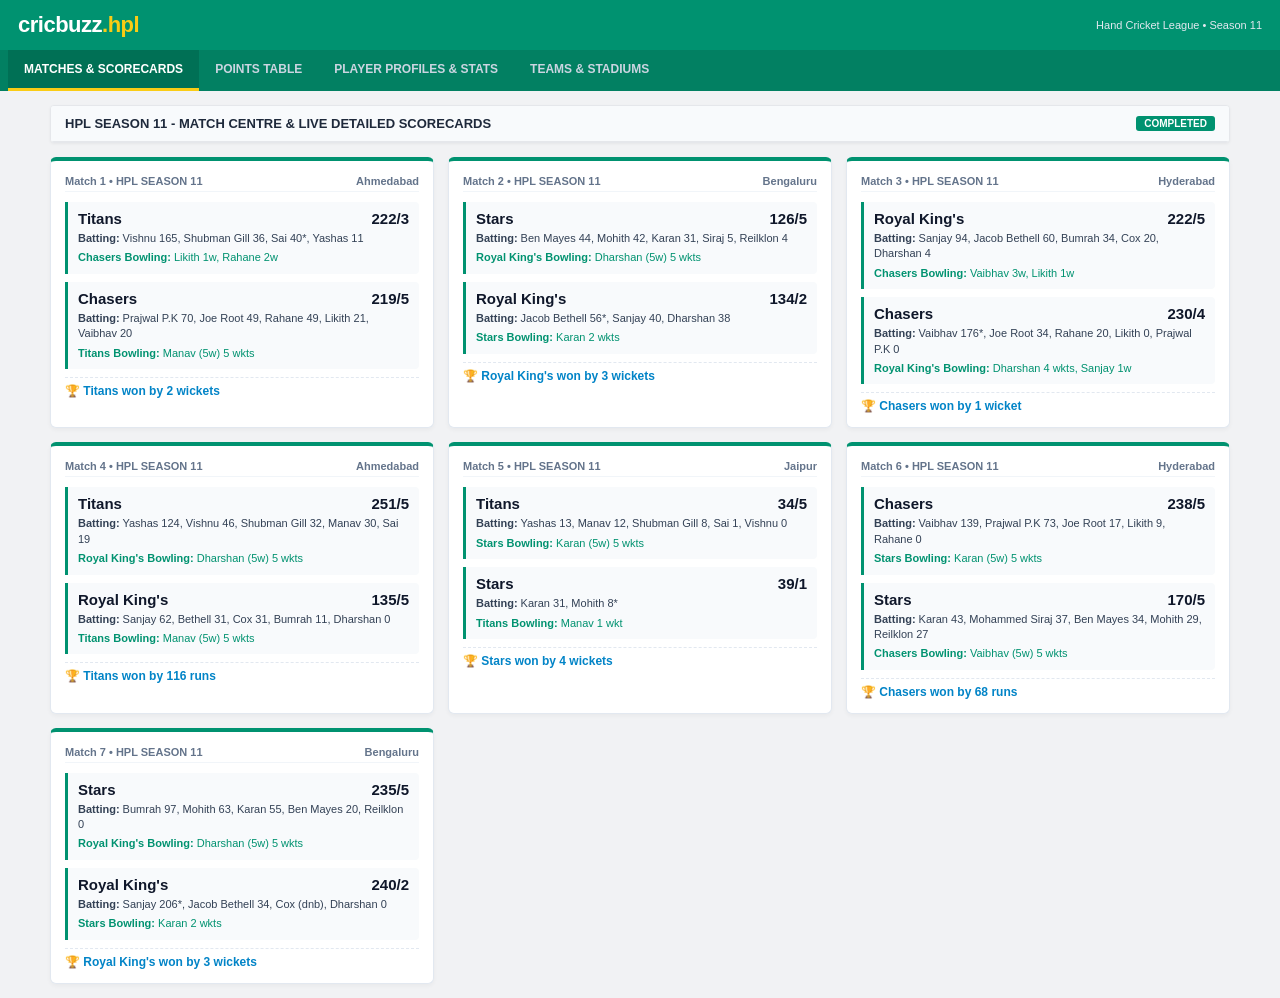
==== commit 8f57325d: "Create index.html for Cricbuzz HPL Season 11 This HTML file sets up the structure and styling for th" ====
--- a/index.html
+++ b/index.html
@@ -15,34 +15,34 @@
       display: flex;
       justify-content: space-between;
       align-items: center;
-      padding: 10px 20px;
+      padding: 12px 18px;
       box-shadow: 0 2px 4px rgba(0,0,0,0.15);
     }
     .cb-logo {
-      font-size: 24px;
+      font-size: 22px;
       font-weight: 900;
-      letter-spacing: -1px;
+      letter-spacing: -0.5px;
       display: flex;
       align-items: center;
-      gap: 6px;
     }
     .cb-logo span { color: #fff; }
     .cb-logo .dot { color: #facc15; }
-    .cb-tagline { font-size: 11px; color: #e2e8f0; font-weight: 500; }
-
-    /* Cricbuzz Navigation Tabs */
+    .cb-tagline { font-size: 11px; color: #e2e8f0; font-weight: 500; text-align: right; }
+
+    /* Navigation Tabs */
     .cb-nav {
       background-color: #028062;
       display: flex;
-      padding: 0 16px;
+      padding: 0 8px;
       overflow-x: auto;
+      white-space: nowrap;
     }
     .cb-tab-btn {
       background: none;
       border: none;
       color: #cbd5e1;
-      padding: 12px 18px;
-      font-size: 13px;
+      padding: 12px 16px;
+      font-size: 12px;
       font-weight: 700;
       cursor: pointer;
       text-transform: uppercase;
@@ -55,22 +55,20 @@
       background-color: #007055;
     }
 
-    /* Main Container */
     .cb-container {
       max-width: 1200px;
-      margin: 16px auto;
-      padding: 0 12px;
+      margin: 14px auto;
+      padding: 0 10px;
     }
 
     .tab-content { display: none; }
     .tab-content.active { display: block; }
 
-    /* Cricbuzz Cards */
     .cb-card {
       background: #fff;
       border-radius: 4px;
       border: 1px solid #e5e7eb;
-      margin-bottom: 16px;
+      margin-bottom: 14px;
       box-shadow: 0 1px 3px rgba(0,0,0,0.05);
       overflow: hidden;
     }
@@ -78,7 +76,7 @@
       background-color: #f8fafc;
       padding: 10px 14px;
       border-bottom: 1px solid #e5e7eb;
-      font-size: 14px;
+      font-size: 13px;
       font-weight: 700;
       color: #1e293b;
       display: flex;
@@ -86,7 +84,7 @@
       align-items: center;
     }
     .cb-badge {
-      font-size: 11px;
+      font-size: 10px;
       font-weight: 700;
       padding: 2px 8px;
       border-radius: 3px;
@@ -94,44 +92,19 @@
       color: #fff;
     }
 
-    /* Cricbuzz Tables */
-    .cb-table {
-      width: 100%;
-      border-collapse: collapse;
-      font-size: 12px;
-      text-align: left;
-    }
-    .cb-table th {
-      background-color: #f1f5f9;
-      color: #475569;
-      font-weight: 700;
-      padding: 8px 10px;
-      border-bottom: 1px solid #cbd5e1;
-      text-align: center;
-    }
-    .cb-table th.text-left { text-align: left; }
-    .cb-table td {
-      padding: 8px 10px;
-      border-bottom: 1px solid #f1f5f9;
-      color: #334155;
-      text-align: center;
-    }
-    .cb-table td.text-left { text-align: left; font-weight: 600; color: #0f172a; }
-    .cb-table tr:hover { background-color: #f8fafc; }
-    .highlight-cell { font-weight: 700; color: #009270; }
-
     /* Scorecard Custom Styling */
     .sc-grid {
       display: grid;
-      grid-template-columns: repeat(auto-fit, minmax(350px, 1fr));
-      gap: 16px;
+      grid-template-columns: repeat(auto-fit, minmax(320px, 1fr));
+      gap: 14px;
     }
     .sc-card {
       background: #fff;
-      border-radius: 4px;
+      border-radius: 6px;
       border: 1px solid #e2e8f0;
       padding: 14px;
-      border-top: 3px solid #009270;
+      border-top: 4px solid #009270;
+      box-shadow: 0 2px 4px rgba(0,0,0,0.04);
     }
     .sc-header {
       display: flex;
@@ -139,7 +112,9 @@
       font-size: 11px;
       font-weight: 700;
       color: #64748b;
-      margin-bottom: 8px;
+      margin-bottom: 10px;
+      border-bottom: 1px solid #f1f5f9;
+      padding-bottom: 4px;
     }
     .sc-innings {
       background: #f8fafc;
@@ -151,13 +126,13 @@
     .sc-team-row {
       display: flex;
       justify-content: space-between;
-      font-weight: 700;
-      font-size: 14px;
+      font-weight: 800;
+      font-size: 15px;
       color: #0f172a;
     }
     .sc-details {
       font-size: 11px;
-      color: #475569;
+      color: #334155;
       margin-top: 4px;
       line-height: 1.4;
     }
@@ -170,45 +145,65 @@
       border-top: 1px dashed #e2e8f0;
     }
 
-    /* Player Profile Cards */
+    /* Tables */
+    .cb-table {
+      width: 100%;
+      border-collapse: collapse;
+      font-size: 12px;
+      text-align: center;
+    }
+    .cb-table th {
+      background-color: #f1f5f9;
+      color: #475569;
+      font-weight: 700;
+      padding: 8px 6px;
+      border-bottom: 1px solid #cbd5e1;
+    }
+    .cb-table td {
+      padding: 8px 6px;
+      border-bottom: 1px solid #f1f5f9;
+      color: #334155;
+    }
+    .text-left { text-align: left !important; font-weight: 600; color: #0f172a; }
+
+    /* Player Cards */
     .player-grid {
       display: grid;
-      grid-template-columns: repeat(auto-fit, minmax(360px, 1fr));
-      gap: 16px;
+      grid-template-columns: repeat(auto-fit, minmax(320px, 1fr));
+      gap: 14px;
     }
     .profile-banner {
       display: flex;
       align-items: center;
       gap: 12px;
-      padding: 12px 14px;
+      padding: 10px 14px;
       background: linear-gradient(90deg, #009270 0%, #028062 100%);
       color: #fff;
     }
     .avatar-icon-box {
-      width: 46px;
-      height: 46px;
+      width: 42px;
+      height: 42px;
       border-radius: 50%;
       background: #fff;
       display: flex;
       align-items: center;
       justify-content: center;
-      font-size: 22px;
-    }
-    .profile-info h3 { font-size: 16px; font-weight: 700; }
+      font-size: 20px;
+    }
+    .profile-info h3 { font-size: 15px; font-weight: 700; }
     .profile-info p { font-size: 11px; color: #e2e8f0; }
 
     .meta-list {
       display: grid;
       grid-template-columns: 1fr 1fr;
-      gap: 6px 12px;
-      padding: 10px 14px;
+      gap: 4px 10px;
+      padding: 8px 14px;
       background-color: #fafafa;
       border-bottom: 1px solid #e5e7eb;
       font-size: 11px;
       color: #64748b;
     }
     .meta-list span { color: #0f172a; font-weight: 600; }
-
     .stats-sec-title {
       font-size: 11px;
       font-weight: 700;
@@ -219,353 +214,290 @@
       border-top: 1px solid #e2e8f0;
     }
 
-    /* Teams & Stadiums Cards */
+    /* Teams Grid */
     .teams-grid {
       display: grid;
       grid-template-columns: repeat(auto-fit, minmax(260px, 1fr));
-      gap: 16px;
+      gap: 14px;
     }
     .team-box {
       background: #fff;
       border: 1px solid #e2e8f0;
       border-radius: 4px;
-      padding: 16px;
+      padding: 14px;
       border-top: 4px solid #009270;
     }
-    .team-box h4 { font-size: 16px; margin-bottom: 6px; color: #0f172a; }
-    .team-box p { font-size: 12px; color: #64748b; margin-top: 4px; }
   </style>
 </head>
 <body>
 
-  <!-- Cricbuzz Header -->
   <header class="cb-header">
     <div class="cb-logo">
       <span>cricbuzz</span><span class="dot">.hpl</span>
     </div>
-    <div class="cb-tagline">Hand Cricket League • Season 11 Official Records</div>
+    <div class="cb-tagline">Hand Cricket League • Season 11</div>
   </header>
 
-  <!-- Cricbuzz Navigation Tabs -->
   <nav class="cb-nav">
-    <button class="cb-tab-btn active" onclick="switchTab('tab-matches')">Matches &amp; Scorecards</button>
-    <button class="cb-tab-btn" onclick="switchTab('tab-table')">Points Table</button>
-    <button class="cb-tab-btn" onclick="switchTab('tab-players')">Player Profiles &amp; Career Stats</button>
-    <button class="cb-tab-btn" onclick="switchTab('tab-teams')">Teams &amp; Stadiums</button>
+    <button class="cb-tab-btn active" onclick="tabChange(this, 'tab-matches')">Matches &amp; Scorecards</button>
+    <button class="cb-tab-btn" onclick="tabChange(this, 'tab-table')">Points Table</button>
+    <button class="cb-tab-btn" onclick="tabChange(this, 'tab-players')">Player Profiles &amp; Stats</button>
+    <button class="cb-tab-btn" onclick="tabChange(this, 'tab-teams')">Teams &amp; Stadiums</button>
   </nav>
 
   <div class="cb-container">
 
-    <!-- TAB 1: MATCHES & SCORECARDS (Season 11) -->
-    <section id="tab-matches" class="tab-content active">
+    <!-- TAB 1: MATCHES & SCORECARDS -->
+    <div id="tab-matches" class="tab-content active">
       <div class="cb-card">
         <div class="cb-card-header">
           <span>HPL SEASON 11 - MATCH CENTRE &amp; LIVE DETAILED SCORECARDS</span>
           <span class="cb-badge">COMPLETED</span>
         </div>
       </div>
-      <div class="sc-grid" id="scorecards-wrapper"></div>
-    </section>
+      <div class="sc-grid" id="scorecards-wrapper">
+        <!-- Direct Static Scorecards Embedded (No JS Wait) -->
+        
+        <!-- Match 1 -->
+        <div class="sc-card">
+          <div class="sc-header"><span>Match 1 • HPL SEASON 11</span><span>Ahmedabad</span></div>
+          <div class="sc-innings">
+            <div class="sc-team-row"><span>Titans</span><span>222/3</span></div>
+            <div class="sc-details"><strong>Batting:</strong> Vishnu 165, Shubman Gill 36, Sai 40*, Yashas 11</div>
+            <div class="sc-details" style="color:#009270;"><strong>Chasers Bowling:</strong> Likith 1w, Rahane 2w</div>
+          </div>
+          <div class="sc-innings">
+            <div class="sc-team-row"><span>Chasers</span><span>219/5</span></div>
+            <div class="sc-details"><strong>Batting:</strong> Prajwal P.K 70, Joe Root 49, Rahane 49, Likith 21, Vaibhav 20</div>
+            <div class="sc-details" style="color:#009270;"><strong>Titans Bowling:</strong> Manav (5w) 5 wkts</div>
+          </div>
+          <div class="sc-result">🏆 Titans won by 2 wickets</div>
+        </div>
+
+        <!-- Match 2 -->
+        <div class="sc-card">
+          <div class="sc-header"><span>Match 2 • HPL SEASON 11</span><span>Bengaluru</span></div>
+          <div class="sc-innings">
+            <div class="sc-team-row"><span>Stars</span><span>126/5</span></div>
+            <div class="sc-details"><strong>Batting:</strong> Ben Mayes 44, Mohith 42, Karan 31, Siraj 5, Reilklon 4</div>
+            <div class="sc-details" style="color:#009270;"><strong>Royal King's Bowling:</strong> Dharshan (5w) 5 wkts</div>
+          </div>
+          <div class="sc-innings">
+            <div class="sc-team-row"><span>Royal King's</span><span>134/2</span></div>
+            <div class="sc-details"><strong>Batting:</strong> Jacob Bethell 56*, Sanjay 40, Dharshan 38</div>
+            <div class="sc-details" style="color:#009270;"><strong>Stars Bowling:</strong> Karan 2 wkts</div>
+          </div>
+          <div class="sc-result">🏆 Royal King's won by 3 wickets</div>
+        </div>
+
+        <!-- Match 3 -->
+        <div class="sc-card">
+          <div class="sc-header"><span>Match 3 • HPL SEASON 11</span><span>Hyderabad</span></div>
+          <div class="sc-innings">
+            <div class="sc-team-row"><span>Royal King's</span><span>222/5</span></div>
+            <div class="sc-details"><strong>Batting:</strong> Sanjay 94, Jacob Bethell 60, Bumrah 34, Cox 20, Dharshan 4</div>
+            <div class="sc-details" style="color:#009270;"><strong>Chasers Bowling:</strong> Vaibhav 3w, Likith 1w</div>
+          </div>
+          <div class="sc-innings">
+            <div class="sc-team-row"><span>Chasers</span><span>230/4</span></div>
+            <div class="sc-details"><strong>Batting:</strong> Vaibhav 176*, Joe Root 34, Rahane 20, Likith 0, Prajwal P.K 0</div>
+            <div class="sc-details" style="color:#009270;"><strong>Royal King's Bowling:</strong> Dharshan 4 wkts, Sanjay 1w</div>
+          </div>
+          <div class="sc-result">🏆 Chasers won by 1 wicket</div>
+        </div>
+
+        <!-- Match 4 -->
+        <div class="sc-card">
+          <div class="sc-header"><span>Match 4 • HPL SEASON 11</span><span>Ahmedabad</span></div>
+          <div class="sc-innings">
+            <div class="sc-team-row"><span>Titans</span><span>251/5</span></div>
+            <div class="sc-details"><strong>Batting:</strong> Yashas 124, Vishnu 46, Shubman Gill 32, Manav 30, Sai 19</div>
+            <div class="sc-details" style="color:#009270;"><strong>Royal King's Bowling:</strong> Dharshan (5w) 5 wkts</div>
+          </div>
+          <div class="sc-innings">
+            <div class="sc-team-row"><span>Royal King's</span><span>135/5</span></div>
+            <div class="sc-details"><strong>Batting:</strong> Sanjay 62, Bethell 31, Cox 31, Bumrah 11, Dharshan 0</div>
+            <div class="sc-details" style="color:#009270;"><strong>Titans Bowling:</strong> Manav (5w) 5 wkts</div>
+          </div>
+          <div class="sc-result">🏆 Titans won by 116 runs</div>
+        </div>
+
+        <!-- Match 5 -->
+        <div class="sc-card">
+          <div class="sc-header"><span>Match 5 • HPL SEASON 11</span><span>Jaipur</span></div>
+          <div class="sc-innings">
+            <div class="sc-team-row"><span>Titans</span><span>34/5</span></div>
+            <div class="sc-details"><strong>Batting:</strong> Yashas 13, Manav 12, Shubman Gill 8, Sai 1, Vishnu 0</div>
+            <div class="sc-details" style="color:#009270;"><strong>Stars Bowling:</strong> Karan (5w) 5 wkts</div>
+          </div>
+          <div class="sc-innings">
+            <div class="sc-team-row"><span>Stars</span><span>39/1</span></div>
+            <div class="sc-details"><strong>Batting:</strong> Karan 31, Mohith 8*</div>
+            <div class="sc-details" style="color:#009270;"><strong>Titans Bowling:</strong> Manav 1 wkt</div>
+          </div>
+          <div class="sc-result">🏆 Stars won by 4 wickets</div>
+        </div>
+
+        <!-- Match 6 -->
+        <div class="sc-card">
+          <div class="sc-header"><span>Match 6 • HPL SEASON 11</span><span>Hyderabad</span></div>
+          <div class="sc-innings">
+            <div class="sc-team-row"><span>Chasers</span><span>238/5</span></div>
+            <div class="sc-details"><strong>Batting:</strong> Vaibhav 139, Prajwal P.K 73, Joe Root 17, Likith 9, Rahane 0</div>
+            <div class="sc-details" style="color:#009270;"><strong>Stars Bowling:</strong> Karan (5w) 5 wkts</div>
+          </div>
+          <div class="sc-innings">
+            <div class="sc-team-row"><span>Stars</span><span>170/5</span></div>
+            <div class="sc-details"><strong>Batting:</strong> Karan 43, Mohammed Siraj 37, Ben Mayes 34, Mohith 29, Reilklon 27</div>
+            <div class="sc-details" style="color:#009270;"><strong>Chasers Bowling:</strong> Vaibhav (5w) 5 wkts</div>
+          </div>
+          <div class="sc-result">🏆 Chasers won by 68 runs</div>
+        </div>
+
+        <!-- Match 7 -->
+        <div class="sc-card">
+          <div class="sc-header"><span>Match 7 • HPL SEASON 11</span><span>Bengaluru</span></div>
+          <div class="sc-innings">
+            <div class="sc-team-row"><span>Stars</span><span>235/5</span></div>
+            <div class="sc-details"><strong>Batting:</strong> Bumrah 97, Mohith 63, Karan 55, Ben Mayes 20, Reilklon 0</div>
+            <div class="sc-details" style="color:#009270;"><strong>Royal King's Bowling:</strong> Dharshan (5w) 5 wkts</div>
+          </div>
+          <div class="sc-innings">
+            <div class="sc-team-row"><span>Royal King's</span><span>240/2</span></div>
+            <div class="sc-details"><strong>Batting:</strong> Sanjay 206*, Jacob Bethell 34, Cox (dnb), Dharshan 0</div>
+            <div class="sc-details" style="color:#009270;"><strong>Stars Bowling:</strong> Karan 2 wkts</div>
+          </div>
+          <div class="sc-result">🏆 Royal King's won by 3 wickets</div>
+        </div>
+
+      </div>
+    </div>
 
     <!-- TAB 2: POINTS TABLE -->
-    <section id="tab-table" class="tab-content">
+    <div id="tab-table" class="tab-content">
       <div class="cb-card">
         <div class="cb-card-header">
-          <span>HPL SEASON 11 STANDINGS (POINTS TABLE)</span>
+          <span>HPL SEASON 11 STANDINGS</span>
           <span class="cb-badge">OFFICIAL</span>
         </div>
         <table class="cb-table">
           <thead>
             <tr>
-              <th>POS</th>
-              <th class="text-left">TEAM</th>
-              <th>P</th>
-              <th>W</th>
-              <th>L</th>
-              <th>NRR</th>
-              <th>PTS</th>
+              <th>POS</th><th class="text-left">TEAM</th><th>P</th><th>W</th><th>L</th><th>PTS</th>
             </tr>
           </thead>
           <tbody>
-            <tr>
-              <td><strong>1</strong></td>
-              <td class="text-left"><strong>Titans</strong></td>
-              <td>3</td><td>2</td><td>1</td><td>+1.85</td><td class="highlight-cell">4</td>
-            </tr>
-            <tr>
-              <td><strong>2</strong></td>
-              <td class="text-left"><strong>Chasers</strong></td>
-              <td>3</td><td>2</td><td>1</td><td>+0.92</td><td class="highlight-cell">4</td>
-            </tr>
-            <tr>
-              <td><strong>3</strong></td>
-              <td class="text-left"><strong>Royal King's</strong></td>
-              <td>4</td><td>2</td><td>2</td><td>-0.45</td><td class="highlight-cell">4</td>
-            </tr>
-            <tr>
-              <td><strong>4</strong></td>
-              <td class="text-left"><strong>Stars</strong></td>
-              <td>4</td><td>1</td><td>3</td><td>-1.20</td><td class="highlight-cell">2</td>
-            </tr>
+            <tr><td><strong>1</strong></td><td class="text-left"><strong>Titans</strong></td><td>3</td><td>2</td><td>1</td><td style="color:#009270;font-weight:700;">4</td></tr>
+            <tr><td><strong>2</strong></td><td class="text-left"><strong>Chasers</strong></td><td>3</td><td>2</td><td>1</td><td style="color:#009270;font-weight:700;">4</td></tr>
+            <tr><td><strong>3</strong></td><td class="text-left"><strong>Royal King's</strong></td><td>4</td><td>2</td><td>2</td><td style="color:#009270;font-weight:700;">4</td></tr>
+            <tr><td><strong>4</strong></td><td class="text-left"><strong>Stars</strong></td><td>4</td><td>1</td><td>3</td><td style="color:#009270;font-weight:700;">2</td></tr>
           </tbody>
         </table>
       </div>
-    </section>
-
-    <!-- TAB 3: PLAYERS & CRICBUZZ CAREER STATS -->
-    <section id="tab-players" class="tab-content">
-      <div class="cb-card" style="padding: 10px 14px; display: flex; justify-content: space-between; align-items: center;">
-        <span style="font-size: 13px; font-weight: 700; color: #334155;">FILTER BY TEAM:</span>
-        <select id="team-selector" style="padding: 6px 12px; border-radius: 4px; border: 1px solid #cbd5e1; font-weight: 600;" onchange="renderPlayers(this.value)">
-          <option value="ALL">All Players (Local &amp; International)</option>
-          <option value="Royal King's">Royal King's</option>
-          <option value="Titans">Titans</option>
-          <option value="Chasers">Chasers</option>
-          <option value="Stars">Stars</option>
-        </select>
-      </div>
+    </div>
+
+    <!-- TAB 3: PLAYERS -->
+    <div id="tab-players" class="tab-content">
       <div class="player-grid" id="players-wrapper"></div>
-    </section>
-
-    <!-- TAB 4: TEAMS & INTERNATIONAL GROUNDS -->
-    <section id="tab-teams" class="tab-content">
+    </div>
+
+    <!-- TAB 4: TEAMS & STADIUMS -->
+    <div id="tab-teams" class="tab-content">
       <div class="teams-grid">
         <div class="team-box" style="border-top-color: #eab308;">
           <h4>👑 Royal King's</h4>
-          <p><strong>Captain:</strong> Sanjay (#02)</p>
-          <p><strong>Home Ground:</strong> M. Chinnaswamy Stadium, Bengaluru</p>
-          <p><strong>Location:</strong> Bengaluru / Mandya, Karnataka</p>
+          <p><strong>Captain:</strong> Sanjay</p>
+          <p><strong>Ground:</strong> M. Chinnaswamy Stadium, Bengaluru</p>
         </div>
         <div class="team-box" style="border-top-color: #3b82f6;">
           <h4>⚡ Titans</h4>
-          <p><strong>Captain:</strong> Yashas (#07)</p>
-          <p><strong>Home Ground:</strong> Narendra Modi Stadium, Ahmedabad</p>
-          <p><strong>Location:</strong> Gujarat / Hassan, Karnataka</p>
+          <p><strong>Captain:</strong> Yashas</p>
+          <p><strong>Ground:</strong> Narendra Modi Stadium, Ahmedabad</p>
         </div>
         <div class="team-box" style="border-top-color: #10b981;">
           <h4>🦁 Chasers</h4>
-          <p><strong>Captain:</strong> Likith (#18)</p>
-          <p><strong>Home Ground:</strong> Rajiv Gandhi International Stadium, Hyderabad</p>
-          <p><strong>Location:</strong> Hyderabad / Karnataka</p>
+          <p><strong>Captain:</strong> Likith</p>
+          <p><strong>Ground:</strong> Rajiv Gandhi International Stadium, Hyderabad</p>
         </div>
         <div class="team-box" style="border-top-color: #f97316;">
           <h4>⭐ Stars</h4>
           <p><strong>Captain:</strong> Karan</p>
-          <p><strong>Home Ground:</strong> Sawai Mansingh Stadium, Jaipur</p>
-          <p><strong>Location:</strong> Rajasthan / Bihar</p>
+          <p><strong>Ground:</strong> Sawai Mansingh Stadium, Jaipur</p>
         </div>
       </div>
-    </section>
+    </div>
 
   </div>
 
   <script>
-    // Tab Switcher
-    function switchTab(tabId) {
+    function tabChange(btn, tabId) {
       document.querySelectorAll('.tab-content').forEach(el => el.classList.remove('active'));
       document.querySelectorAll('.cb-tab-btn').forEach(el => el.classList.remove('active'));
       document.getElementById(tabId).classList.add('active');
-      event.currentTarget.classList.add('active');
-    }
-
-    // 1. Season 11 Accurate Match Scorecards Data (Batting & Bowling)
-    const matchScorecards = [
-      {
-        num: "Match 1",
-        venue: "Narendra Modi Stadium, Ahmedabad",
-        inn1: {
-          team: "Titans",
-          score: "222/3",
-          batting: "Vishnu 165, S.Gill 36, Yashas 11, Sai 40*",
-          bowling: "Chasers Bowling: Likith, Rahane (3 wkts taken)"
-        },
-        inn2: {
-          team: "Chasers",
-          score: "219/5",
-          batting: "Prajwal P.K 70, Joe Root 49, Rahane 49, Likith 21, Vaibhav 20",
-          bowling: "Titans Bowling: Manav (5w) 5 wkts"
-        },
-        result: "Titans won by 2 wickets"
-      },
-      {
-        num: "Match 2",
-        venue: "M. Chinnaswamy Stadium, Bengaluru",
-        inn1: {
-          team: "Stars",
-          score: "126/5",
-          batting: "Mohith 42, Ben Mayes 44, Karan 31, M.Siraj 5, Reilklon 4",
-          bowling: "Royal King's Bowling: Dharshan (5w) 5 wkts"
-        },
-        inn2: {
-          team: "Royal King's",
-          score: "134/2",
-          batting: "Jacob Bethell 56*, Sanjay 40, Dharshan 38",
-          bowling: "Stars Bowling: Karan 2 wkts"
-        },
-        result: "Royal King's won by 3 wickets"
-      },
-      {
-        num: "Match 3",
-        venue: "Rajiv Gandhi International Stadium, Hyderabad",
-        inn1: {
-          team: "Royal King's",
-          score: "222/5",
-          batting: "Sanjay 94, Jacob Bethell 60, Bumrah 34, Cox 20, Dharshan 4",
-          bowling: "Chasers Bowling: Vaibhav, Likith (4 wkts taken)"
-        },
-        inn2: {
-          team: "Chasers",
-          score: "230/4",
-          batting: "Vaibhav 176*, Joe Root 34, Rahane 20, Likith 0, Prajwal P.K 0",
-          bowling: "Royal King's Bowling: Dharshan 4 wkts, Sanjay 1 wkt"
-        },
-        result: "Chasers won by 1 wicket"
-      },
-      {
-        num: "Match 4",
-        venue: "Narendra Modi Stadium, Ahmedabad",
-        inn1: {
-          team: "Titans",
-          score: "251/5",
-          batting: "Yashas 124, Vishnu 46, Shubman Gill 32, Manav 30, Sai 19",
-          bowling: "Royal King's Bowling: Dharshan (5w) 5 wkts"
-        },
-        inn2: {
-          team: "Royal King's",
-          score: "135/5",
-          batting: "Sanjay 62, Jacob Bethell 31, Cox 31, Bumrah 11, Dharshan 0",
-          bowling: "Titans Bowling: Manav (5w) 5 wkts"
-        },
-        result: "Titans won by 116 runs"
-      },
-      {
-        num: "Match 5",
-        venue: "Sawai Mansingh Stadium, Jaipur",
-        inn1: {
-          team: "Titans",
-          score: "34/5",
-          batting: "Yashas 13, Manav 12, Shubman Gill 8, Sai 1, Vishnu 0",
-          bowling: "Stars Bowling: Karan (5w) 5 wkts"
-        },
-        inn2: {
-          team: "Stars",
-          score: "39/1",
-          batting: "Karan 31, Mohith 8*",
-          bowling: "Titans Bowling: Manav 1 wkt"
-        },
-        result: "Stars won by 4 wickets"
-      },
-      {
-        num: "Match 6",
-        venue: "Rajiv Gandhi International Stadium, Hyderabad",
-        inn1: {
-          team: "Chasers",
-          score: "238/5",
-          batting: "Vaibhav 139, Prajwal P.K 73, Joe Root 17, Likith 9, Rahane 0",
-          bowling: "Stars Bowling: Karan (5w) 5 wkts"
-        },
-        inn2: {
-          team: "Stars",
-          score: "170/5",
-          batting: "Karan 43, Mohammed Siraj 37, Ben Mayes 34, Mohith 29, Reilklon 27",
-          bowling: "Chasers Bowling: Vaibhav (5w) 5 wkts"
-        },
-        result: "Chasers won by 68 runs"
-      },
-      {
-        num: "Match 7",
-        venue: "M. Chinnaswamy Stadium, Bengaluru",
-        inn1: {
-          team: "Stars",
-          score: "235/5",
-          batting: "Bumrah 97, Mohith 63, Karan 55, Ben Mayes 20, Reilklon 0",
-          bowling: "Royal King's Bowling: Dharshan (5w) 5 wkts"
-        },
-        inn2: {
-          team: "Royal King's",
-          score: "240/2",
-          batting: "Sanjay 206*, Jacob Bethell 34, Cox (dnb), Dharshan 0",
-          bowling: "Stars Bowling: Karan 2 wkts"
-        },
-        result: "Royal King's won by 3 wickets"
-      }
-    ];
-
-    // 2. Comprehensive Players Database with Cricbuzz Batting & Bowling Summaries
+      btn.classList.add('active');
+    }
+
     const fullPlayers = [
-      // 1. Sanjay
       {
         name: "Sanjay", jersey: "#02", team: "Royal King's", role: "All-Rounder (Captain)",
         style: "Right Hand Bat / Right Arm Fast", place: "Mandya, Karnataka", icon: "👑",
-        batting: [
-          { format: "T20", m: "-", in: "-", r: "-", hs: "-", avg: "-", sr: "-", f: "-", h: "-" },
-          { format: "IPL", m: "-", in: "-", r: "-", hs: "-", avg: "-", sr: "-", f: "-", h: "-" },
-          { format: "Season 11", m: "4", in: "4", r: "402", hs: "206*", avg: "134.0", sr: "-", f: "1", h: "1" },
-          { format: "HPL Career", m: "114", in: "114", r: "6686", hs: "247", avg: "71.1", sr: "-", f: "26", h: "23" }
+        bat: [
+          { f: "T20", m: "-", r: "-", hs: "-", avg: "-", sr: "-", f50: "-", h100: "-" },
+          { f: "IPL", m: "-", r: "-", hs: "-", avg: "-", sr: "-", f50: "-", h100: "-" },
+          { f: "S11", m: "4", r: "402", hs: "206*", avg: "134.0", sr: "-", f50: "1", h100: "1" },
+          { f: "HPL", m: "114", r: "6686", hs: "247", avg: "71.1", sr: "-", f50: "26", h100: "23" }
         ],
-        bowling: [
-          { format: "Season 11", m: "4", w: "1", bbi: "1/w", avg: "-", econ: "-", fiveW: "0" },
-          { format: "HPL Career", m: "114", w: "82+", bbi: "4/18", avg: "14.2", econ: "6.2", fiveW: "3" }
+        bowl: [
+          { f: "S11", m: "4", w: "1", bbi: "1/w", avg: "-", econ: "-" },
+          { f: "HPL", m: "114", w: "82+", bbi: "4/18", avg: "14.2", econ: "6.2" }
         ]
       },
-
-      // 2. Yashas
       {
         name: "Yashas", jersey: "#07", team: "Titans", role: "All-Rounder (Captain)",
         style: "Right Hand Bat / Right Arm Fast", place: "Hassan, Karnataka", icon: "👑",
-        batting: [
-          { format: "T20", m: "-", in: "-", r: "-", hs: "-", avg: "-", sr: "-", f: "-", h: "-" },
-          { format: "IPL", m: "-", in: "-", r: "-", hs: "-", avg: "-", sr: "-", f: "-", h: "-" },
-          { format: "Season 11", m: "3", in: "3", r: "148", hs: "124", avg: "49.3", sr: "-", f: "0", h: "1" },
-          { format: "HPL Career", m: "115", in: "115", r: "7173", hs: "307", avg: "101.0", sr: "-", f: "26", h: "26" }
+        bat: [
+          { f: "T20", m: "-", r: "-", hs: "-", avg: "-", sr: "-", f50: "-", h100: "-" },
+          { f: "IPL", m: "-", r: "-", hs: "-", avg: "-", sr: "-", f50: "-", h100: "-" },
+          { f: "S11", m: "3", r: "148", hs: "124", avg: "49.3", sr: "-", f50: "0", h100: "1" },
+          { f: "HPL", m: "115", r: "7173", hs: "307", avg: "101.0", sr: "-", f50: "26", h100: "26" }
         ],
-        bowling: [
-          { format: "Season 11", m: "3", w: "0", bbi: "-", avg: "-", econ: "-", fiveW: "0" },
-          { format: "HPL Career", m: "115", w: "95+", bbi: "5/12", avg: "11.8", econ: "5.8", fiveW: "4" }
+        bowl: [
+          { f: "S11", m: "3", w: "0", bbi: "-", avg: "-", econ: "-" },
+          { f: "HPL", m: "115", w: "95+", bbi: "5/12", avg: "11.8", econ: "5.8" }
         ]
       },
-
-      // 3. Likith
       {
         name: "Likith", jersey: "#18", team: "Chasers", role: "All-Rounder (Captain)",
         style: "Right Hand Bat / Right Arm Fast", place: "Karnataka, India", icon: "🦁",
-        batting: [
-          { format: "T20", m: "-", in: "-", r: "-", hs: "-", avg: "-", sr: "-", f: "-", h: "-" },
-          { format: "IPL", m: "-", in: "-", r: "-", hs: "-", avg: "-", sr: "-", f: "-", h: "-" },
-          { format: "Season 11", m: "3", in: "3", r: "30", hs: "21", avg: "10.0", sr: "-", f: "0", h: "0" },
-          { format: "HPL Career", m: "118", in: "118", r: "6296", hs: "386", avg: "64.9", sr: "-", f: "18", h: "19" }
+        bat: [
+          { f: "T20", m: "-", r: "-", hs: "-", avg: "-", sr: "-", f50: "-", h100: "-" },
+          { f: "IPL", m: "-", r: "-", hs: "-", avg: "-", sr: "-", f50: "-", h100: "-" },
+          { f: "S11", m: "3", r: "30", hs: "21", avg: "10.0", sr: "-", f50: "0", h100: "0" },
+          { f: "HPL", m: "118", r: "6296", hs: "386", avg: "64.9", sr: "-", f50: "18", h100: "19" }
         ],
-        bowling: [
-          { format: "Season 11", m: "3", w: "1", bbi: "1/w", avg: "-", econ: "-", fiveW: "0" },
-          { format: "HPL Career", m: "118", w: "104+", bbi: "6/20", avg: "12.5", econ: "5.9", fiveW: "5" }
+        bowl: [
+          { f: "S11", m: "3", w: "1", bbi: "1/w", avg: "-", econ: "-" },
+          { f: "HPL", m: "118", w: "104+", bbi: "6/20", avg: "12.5", econ: "5.9" }
         ]
       },
-
-      // 4. Dharshan
       {
         name: "Dharshan", jersey: "#46", team: "Royal King's", role: "All-Rounder",
         style: "Right Hand Bat / Right Arm Fast", place: "Tumakuru, Karnataka", icon: "⚡",
-        batting: [
-          { format: "T20", m: "-", in: "-", r: "-", hs: "-", avg: "-", sr: "-", f: "-", h: "-" },
-          { format: "IPL", m: "-", in: "-", r: "-", hs: "-", avg: "-", sr: "-", f: "-", h: "-" },
-          { format: "Season 11", m: "4", in: "4", r: "42", hs: "38", avg: "10.5", sr: "-", f: "0", h: "0" },
-          { format: "HPL Career", m: "115", in: "115", r: "5680", hs: "368", avg: "64.5", sr: "-", f: "25", h: "17" }
+        bat: [
+          { f: "S11", m: "4", r: "42", hs: "38", avg: "10.5", sr: "-", f50: "0", h100: "0" },
+          { f: "HPL", m: "115", r: "5680", hs: "368", avg: "64.5", sr: "-", f50: "25", h100: "17" }
         ],
-        bowling: [
-          { format: "Season 11", m: "4", w: "19", bbi: "5/w", avg: "8.2", econ: "4.1", fiveW: "3" },
-          { format: "HPL Career", m: "115", w: "148+", bbi: "5/w", avg: "10.1", econ: "5.2", fiveW: "11" }
+        bowl: [
+          { f: "S11", m: "4", w: "19", bbi: "5/w", avg: "8.2", econ: "4.1" },
+          { f: "HPL", m: "115", w: "148+", bbi: "5/w", avg: "10.1", econ: "5.2" }
         ]
       },
-
-      // 5. Karan
       {
         name: "Karan", jersey: "-", team: "Stars", role: "All-Rounder (Captain)",
         style: "Right Hand Bat / Left Arm Medium Fast", place: "Rajasthan, India", icon: "⭐",
-        batting: [
-          { format: "T20", m: "-", in: "-", r: "-", hs: "-", avg: "-", sr: "-", f: "-", h: "-" },
-          { format: "IPL", m: "-", in: "-", r: "-", hs: "-", avg: "-", sr: "-", f: "-", h: "-" },
-          { format: "Season 11", m: "4", in: "4", r: "160", hs: "55", avg: "40.0", sr: "-", f: "1", h: "0" },
-          { format: "HPL Career", m: "4", in: "4", r: "160", hs: "55", avg: "40.0", sr: "-", f: "1", h: "0" }
+        bat: [
+          { f: "S11", m: "4", r: "160", hs: "55", avg: "40.0", sr: "-", f50: "1", h100: "0" },
+          { f: "HPL", m: "4", r: "160", hs: "55", avg: "40.0", sr: "-", f50: "1", h100: "0" }
         ],
-        bowling: [
-          { format: "Season 11", m: "4", w: "14", bbi: "5/w", avg
+        bowl: [
+          { f: "S11", m: "4", w: "
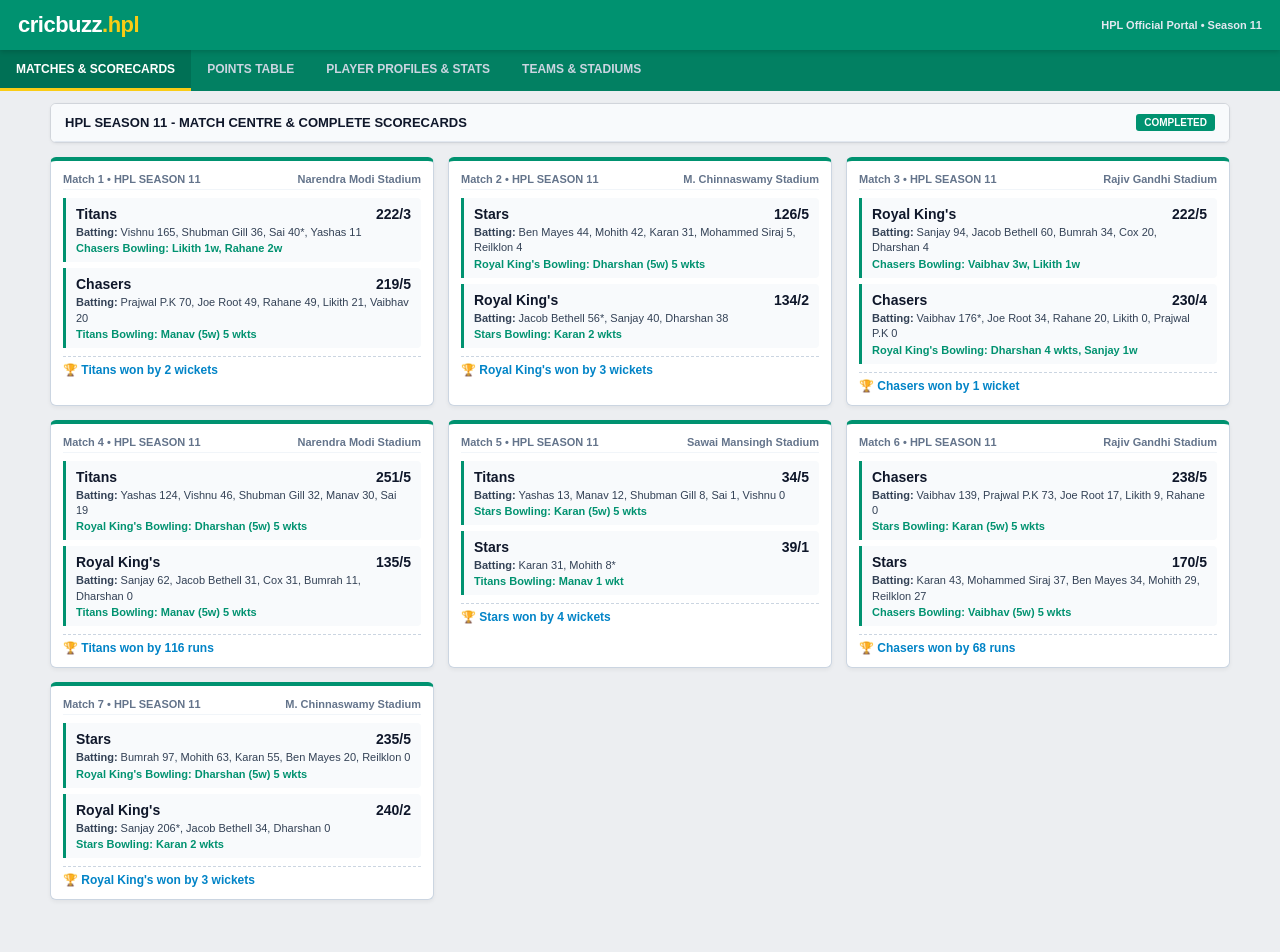
==== commit 08c23a01: "Create index.html" ====
--- a/index.html
+++ b/index.html
@@ -6,9 +6,9 @@
   <title>Cricbuzz - Hand Cricket League (HPL) Season 11</title>
   <style>
     * { box-sizing: border-box; margin: 0; padding: 0; font-family: -apple-system, BlinkMacSystemFont, "Segoe UI", Roboto, Helvetica, Arial, sans-serif; }
-    body { background-color: #f1f2f4; color: #222; }
-
-    /* Cricbuzz Header */
+    body { background-color: #eceef1; color: #1e293b; padding-bottom: 40px; }
+
+    /* Cricbuzz Top App Header */
     .cb-header {
       background-color: #009270;
       color: #fff;
@@ -16,26 +16,25 @@
       justify-content: space-between;
       align-items: center;
       padding: 12px 18px;
-      box-shadow: 0 2px 4px rgba(0,0,0,0.15);
-    }
-    .cb-logo {
-      font-size: 22px;
-      font-weight: 900;
-      letter-spacing: -0.5px;
-      display: flex;
-      align-items: center;
-    }
+      position: sticky;
+      top: 0;
+      z-index: 100;
+      box-shadow: 0 2px 5px rgba(0,0,0,0.15);
+    }
+    .cb-logo { font-size: 22px; font-weight: 900; letter-spacing: -0.5px; }
     .cb-logo span { color: #fff; }
     .cb-logo .dot { color: #facc15; }
-    .cb-tagline { font-size: 11px; color: #e2e8f0; font-weight: 500; text-align: right; }
-
-    /* Navigation Tabs */
+    .cb-tagline { font-size: 11px; color: #e2e8f0; font-weight: 600; }
+
+    /* Navigation Bar */
     .cb-nav {
       background-color: #028062;
       display: flex;
-      padding: 0 8px;
       overflow-x: auto;
       white-space: nowrap;
+      position: sticky;
+      top: 50px;
+      z-index: 99;
     }
     .cb-tab-btn {
       background: none;
@@ -47,7 +46,7 @@
       cursor: pointer;
       text-transform: uppercase;
       border-bottom: 3px solid transparent;
-      transition: all 0.2s;
+      outline: none;
     }
     .cb-tab-btn.active {
       color: #fff;
@@ -55,30 +54,27 @@
       background-color: #007055;
     }
 
-    .cb-container {
-      max-width: 1200px;
-      margin: 14px auto;
-      padding: 0 10px;
-    }
+    .cb-container { max-width: 1200px; margin: 12px auto; padding: 0 10px; }
 
     .tab-content { display: none; }
     .tab-content.active { display: block; }
 
+    /* Cricbuzz Cards */
     .cb-card {
       background: #fff;
-      border-radius: 4px;
-      border: 1px solid #e5e7eb;
+      border-radius: 6px;
+      border: 1px solid #d1d5db;
       margin-bottom: 14px;
-      box-shadow: 0 1px 3px rgba(0,0,0,0.05);
+      box-shadow: 0 1px 3px rgba(0,0,0,0.06);
       overflow: hidden;
     }
     .cb-card-header {
       background-color: #f8fafc;
       padding: 10px 14px;
-      border-bottom: 1px solid #e5e7eb;
+      border-bottom: 1px solid #e2e8f0;
       font-size: 13px;
       font-weight: 700;
-      color: #1e293b;
+      color: #0f172a;
       display: flex;
       justify-content: space-between;
       align-items: center;
@@ -86,25 +82,21 @@
     .cb-badge {
       font-size: 10px;
       font-weight: 700;
-      padding: 2px 8px;
+      padding: 3px 8px;
       border-radius: 3px;
       background-color: #009270;
       color: #fff;
     }
 
-    /* Scorecard Custom Styling */
-    .sc-grid {
-      display: grid;
-      grid-template-columns: repeat(auto-fit, minmax(320px, 1fr));
-      gap: 14px;
-    }
+    /* Scorecards */
+    .sc-grid { display: grid; grid-template-columns: repeat(auto-fit, minmax(320px, 1fr)); gap: 14px; }
     .sc-card {
       background: #fff;
       border-radius: 6px;
-      border: 1px solid #e2e8f0;
-      padding: 14px;
+      border: 1px solid #cbd5e1;
+      padding: 12px;
       border-top: 4px solid #009270;
-      box-shadow: 0 2px 4px rgba(0,0,0,0.04);
+      box-shadow: 0 2px 4px rgba(0,0,0,0.05);
     }
     .sc-header {
       display: flex;
@@ -112,7 +104,7 @@
       font-size: 11px;
       font-weight: 700;
       color: #64748b;
-      margin-bottom: 10px;
+      margin-bottom: 8px;
       border-bottom: 1px solid #f1f5f9;
       padding-bottom: 4px;
     }
@@ -120,58 +112,35 @@
       background: #f8fafc;
       border-left: 3px solid #009270;
       padding: 8px 10px;
-      margin-bottom: 8px;
+      margin-bottom: 6px;
       border-radius: 0 4px 4px 0;
     }
     .sc-team-row {
       display: flex;
       justify-content: space-between;
       font-weight: 800;
-      font-size: 15px;
+      font-size: 14px;
       color: #0f172a;
     }
-    .sc-details {
-      font-size: 11px;
-      color: #334155;
-      margin-top: 4px;
-      line-height: 1.4;
-    }
+    .sc-details { font-size: 11px; color: #334155; margin-top: 3px; line-height: 1.4; }
+    .sc-bowl-highlight { font-size: 11px; color: #009270; font-weight: 600; margin-top: 2px; }
     .sc-result {
       font-size: 12px;
       font-weight: 700;
       color: #0284c7;
       margin-top: 8px;
       padding-top: 6px;
-      border-top: 1px dashed #e2e8f0;
-    }
-
-    /* Tables */
-    .cb-table {
-      width: 100%;
-      border-collapse: collapse;
-      font-size: 12px;
-      text-align: center;
-    }
-    .cb-table th {
-      background-color: #f1f5f9;
-      color: #475569;
-      font-weight: 700;
-      padding: 8px 6px;
-      border-bottom: 1px solid #cbd5e1;
-    }
-    .cb-table td {
-      padding: 8px 6px;
-      border-bottom: 1px solid #f1f5f9;
-      color: #334155;
-    }
+      border-top: 1px dashed #cbd5e1;
+    }
+
+    /* Table Styles */
+    .cb-table { width: 100%; border-collapse: collapse; font-size: 12px; text-align: center; }
+    .cb-table th { background-color: #f1f5f9; color: #475569; font-weight: 700; padding: 8px 6px; border-bottom: 1px solid #cbd5e1; }
+    .cb-table td { padding: 8px 6px; border-bottom: 1px solid #f1f5f9; color: #334155; }
     .text-left { text-align: left !important; font-weight: 600; color: #0f172a; }
 
-    /* Player Cards */
-    .player-grid {
-      display: grid;
-      grid-template-columns: repeat(auto-fit, minmax(320px, 1fr));
-      gap: 14px;
-    }
+    /* Player Profile Cards */
+    .player-grid { display: grid; grid-template-columns: repeat(auto-fit, minmax(320px, 1fr)); gap: 14px; }
     .profile-banner {
       display: flex;
       align-items: center;
@@ -180,249 +149,696 @@
       background: linear-gradient(90deg, #009270 0%, #028062 100%);
       color: #fff;
     }
-    .avatar-icon-box {
-      width: 42px;
-      height: 42px;
-      border-radius: 50%;
-      background: #fff;
-      display: flex;
-      align-items: center;
-      justify-content: center;
-      font-size: 20px;
+    .avatar-box {
+      width: 42px; height: 42px; border-radius: 50%; background: #fff;
+      display: flex; align-items: center; justify-content: center; font-size: 20px;
     }
     .profile-info h3 { font-size: 15px; font-weight: 700; }
     .profile-info p { font-size: 11px; color: #e2e8f0; }
 
     .meta-list {
-      display: grid;
-      grid-template-columns: 1fr 1fr;
-      gap: 4px 10px;
-      padding: 8px 14px;
-      background-color: #fafafa;
-      border-bottom: 1px solid #e5e7eb;
-      font-size: 11px;
-      color: #64748b;
+      display: grid; grid-template-columns: 1fr 1fr; gap: 4px 10px;
+      padding: 8px 14px; background-color: #fafafa; border-bottom: 1px solid #e5e7eb;
+      font-size: 11px; color: #64748b;
     }
     .meta-list span { color: #0f172a; font-weight: 600; }
     .stats-sec-title {
-      font-size: 11px;
-      font-weight: 700;
-      padding: 6px 12px;
-      background: #f1f5f9;
-      color: #334155;
-      text-transform: uppercase;
+      font-size: 11px; font-weight: 700; padding: 6px 12px;
+      background: #f1f5f9; color: #334155; text-transform: uppercase;
       border-top: 1px solid #e2e8f0;
     }
 
     /* Teams Grid */
-    .teams-grid {
-      display: grid;
-      grid-template-columns: repeat(auto-fit, minmax(260px, 1fr));
-      gap: 14px;
-    }
+    .teams-grid { display: grid; grid-template-columns: repeat(auto-fit, minmax(260px, 1fr)); gap: 14px; }
     .team-box {
-      background: #fff;
-      border: 1px solid #e2e8f0;
-      border-radius: 4px;
-      padding: 14px;
-      border-top: 4px solid #009270;
-    }
+      background: #fff; border: 1px solid #cbd5e1; border-radius: 6px;
+      padding: 14px; border-top: 4px solid #009270;
+    }
+    .team-box h4 { font-size: 16px; margin-bottom: 6px; color: #0f172a; }
+    .team-box p { font-size: 12px; color: #64748b; margin-top: 3px; }
   </style>
 </head>
 <body>
 
+  <!-- Top App Header -->
   <header class="cb-header">
-    <div class="cb-logo">
-      <span>cricbuzz</span><span class="dot">.hpl</span>
-    </div>
-    <div class="cb-tagline">Hand Cricket League • Season 11</div>
+    <div class="cb-logo"><span>cricbuzz</span><span class="dot">.hpl</span></div>
+    <div class="cb-tagline">HPL Official Portal • Season 11</div>
   </header>
 
+  <!-- Tabs Navigation -->
   <nav class="cb-nav">
-    <button class="cb-tab-btn active" onclick="tabChange(this, 'tab-matches')">Matches &amp; Scorecards</button>
-    <button class="cb-tab-btn" onclick="tabChange(this, 'tab-table')">Points Table</button>
-    <button class="cb-tab-btn" onclick="tabChange(this, 'tab-players')">Player Profiles &amp; Stats</button>
-    <button class="cb-tab-btn" onclick="tabChange(this, 'tab-teams')">Teams &amp; Stadiums</button>
+    <button class="cb-tab-btn active" onclick="showTab(this, 'tab-matches')">Matches &amp; Scorecards</button>
+    <button class="cb-tab-btn" onclick="showTab(this, 'tab-table')">Points Table</button>
+    <button class="cb-tab-btn" onclick="showTab(this, 'tab-players')">Player Profiles &amp; Stats</button>
+    <button class="cb-tab-btn" onclick="showTab(this, 'tab-teams')">Teams &amp; Stadiums</button>
   </nav>
 
   <div class="cb-container">
 
-    <!-- TAB 1: MATCHES & SCORECARDS -->
+    <!-- ==================== TAB 1: MATCHES & SCORECARDS ==================== -->
     <div id="tab-matches" class="tab-content active">
       <div class="cb-card">
         <div class="cb-card-header">
-          <span>HPL SEASON 11 - MATCH CENTRE &amp; LIVE DETAILED SCORECARDS</span>
+          <span>HPL SEASON 11 - MATCH CENTRE &amp; COMPLETE SCORECARDS</span>
           <span class="cb-badge">COMPLETED</span>
         </div>
       </div>
-      <div class="sc-grid" id="scorecards-wrapper">
-        <!-- Direct Static Scorecards Embedded (No JS Wait) -->
-        
+
+      <div class="sc-grid">
         <!-- Match 1 -->
         <div class="sc-card">
-          <div class="sc-header"><span>Match 1 • HPL SEASON 11</span><span>Ahmedabad</span></div>
+          <div class="sc-header"><span>Match 1 • HPL SEASON 11</span><span>Narendra Modi Stadium</span></div>
           <div class="sc-innings">
             <div class="sc-team-row"><span>Titans</span><span>222/3</span></div>
             <div class="sc-details"><strong>Batting:</strong> Vishnu 165, Shubman Gill 36, Sai 40*, Yashas 11</div>
-            <div class="sc-details" style="color:#009270;"><strong>Chasers Bowling:</strong> Likith 1w, Rahane 2w</div>
+            <div class="sc-bowl-highlight">Chasers Bowling: Likith 1w, Rahane 2w</div>
           </div>
           <div class="sc-innings">
             <div class="sc-team-row"><span>Chasers</span><span>219/5</span></div>
             <div class="sc-details"><strong>Batting:</strong> Prajwal P.K 70, Joe Root 49, Rahane 49, Likith 21, Vaibhav 20</div>
-            <div class="sc-details" style="color:#009270;"><strong>Titans Bowling:</strong> Manav (5w) 5 wkts</div>
+            <div class="sc-bowl-highlight">Titans Bowling: Manav (5w) 5 wkts</div>
           </div>
           <div class="sc-result">🏆 Titans won by 2 wickets</div>
         </div>
 
         <!-- Match 2 -->
         <div class="sc-card">
-          <div class="sc-header"><span>Match 2 • HPL SEASON 11</span><span>Bengaluru</span></div>
+          <div class="sc-header"><span>Match 2 • HPL SEASON 11</span><span>M. Chinnaswamy Stadium</span></div>
           <div class="sc-innings">
             <div class="sc-team-row"><span>Stars</span><span>126/5</span></div>
-            <div class="sc-details"><strong>Batting:</strong> Ben Mayes 44, Mohith 42, Karan 31, Siraj 5, Reilklon 4</div>
-            <div class="sc-details" style="color:#009270;"><strong>Royal King's Bowling:</strong> Dharshan (5w) 5 wkts</div>
+            <div class="sc-details"><strong>Batting:</strong> Ben Mayes 44, Mohith 42, Karan 31, Mohammed Siraj 5, Reilklon 4</div>
+            <div class="sc-bowl-highlight">Royal King's Bowling: Dharshan (5w) 5 wkts</div>
           </div>
           <div class="sc-innings">
             <div class="sc-team-row"><span>Royal King's</span><span>134/2</span></div>
             <div class="sc-details"><strong>Batting:</strong> Jacob Bethell 56*, Sanjay 40, Dharshan 38</div>
-            <div class="sc-details" style="color:#009270;"><strong>Stars Bowling:</strong> Karan 2 wkts</div>
+            <div class="sc-bowl-highlight">Stars Bowling: Karan 2 wkts</div>
           </div>
           <div class="sc-result">🏆 Royal King's won by 3 wickets</div>
         </div>
 
         <!-- Match 3 -->
         <div class="sc-card">
-          <div class="sc-header"><span>Match 3 • HPL SEASON 11</span><span>Hyderabad</span></div>
+          <div class="sc-header"><span>Match 3 • HPL SEASON 11</span><span>Rajiv Gandhi Stadium</span></div>
           <div class="sc-innings">
             <div class="sc-team-row"><span>Royal King's</span><span>222/5</span></div>
             <div class="sc-details"><strong>Batting:</strong> Sanjay 94, Jacob Bethell 60, Bumrah 34, Cox 20, Dharshan 4</div>
-            <div class="sc-details" style="color:#009270;"><strong>Chasers Bowling:</strong> Vaibhav 3w, Likith 1w</div>
+            <div class="sc-bowl-highlight">Chasers Bowling: Vaibhav 3w, Likith 1w</div>
           </div>
           <div class="sc-innings">
             <div class="sc-team-row"><span>Chasers</span><span>230/4</span></div>
             <div class="sc-details"><strong>Batting:</strong> Vaibhav 176*, Joe Root 34, Rahane 20, Likith 0, Prajwal P.K 0</div>
-            <div class="sc-details" style="color:#009270;"><strong>Royal King's Bowling:</strong> Dharshan 4 wkts, Sanjay 1w</div>
+            <div class="sc-bowl-highlight">Royal King's Bowling: Dharshan 4 wkts, Sanjay 1w</div>
           </div>
           <div class="sc-result">🏆 Chasers won by 1 wicket</div>
         </div>
 
         <!-- Match 4 -->
         <div class="sc-card">
-          <div class="sc-header"><span>Match 4 • HPL SEASON 11</span><span>Ahmedabad</span></div>
+          <div class="sc-header"><span>Match 4 • HPL SEASON 11</span><span>Narendra Modi Stadium</span></div>
           <div class="sc-innings">
             <div class="sc-team-row"><span>Titans</span><span>251/5</span></div>
             <div class="sc-details"><strong>Batting:</strong> Yashas 124, Vishnu 46, Shubman Gill 32, Manav 30, Sai 19</div>
-            <div class="sc-details" style="color:#009270;"><strong>Royal King's Bowling:</strong> Dharshan (5w) 5 wkts</div>
+            <div class="sc-bowl-highlight">Royal King's Bowling: Dharshan (5w) 5 wkts</div>
           </div>
           <div class="sc-innings">
             <div class="sc-team-row"><span>Royal King's</span><span>135/5</span></div>
-            <div class="sc-details"><strong>Batting:</strong> Sanjay 62, Bethell 31, Cox 31, Bumrah 11, Dharshan 0</div>
-            <div class="sc-details" style="color:#009270;"><strong>Titans Bowling:</strong> Manav (5w) 5 wkts</div>
+            <div class="sc-details"><strong>Batting:</strong> Sanjay 62, Jacob Bethell 31, Cox 31, Bumrah 11, Dharshan 0</div>
+            <div class="sc-bowl-highlight">Titans Bowling: Manav (5w) 5 wkts</div>
           </div>
           <div class="sc-result">🏆 Titans won by 116 runs</div>
         </div>
 
         <!-- Match 5 -->
         <div class="sc-card">
-          <div class="sc-header"><span>Match 5 • HPL SEASON 11</span><span>Jaipur</span></div>
+          <div class="sc-header"><span>Match 5 • HPL SEASON 11</span><span>Sawai Mansingh Stadium</span></div>
           <div class="sc-innings">
             <div class="sc-team-row"><span>Titans</span><span>34/5</span></div>
             <div class="sc-details"><strong>Batting:</strong> Yashas 13, Manav 12, Shubman Gill 8, Sai 1, Vishnu 0</div>
-            <div class="sc-details" style="color:#009270;"><strong>Stars Bowling:</strong> Karan (5w) 5 wkts</div>
+            <div class="sc-bowl-highlight">Stars Bowling: Karan (5w) 5 wkts</div>
           </div>
           <div class="sc-innings">
             <div class="sc-team-row"><span>Stars</span><span>39/1</span></div>
             <div class="sc-details"><strong>Batting:</strong> Karan 31, Mohith 8*</div>
-            <div class="sc-details" style="color:#009270;"><strong>Titans Bowling:</strong> Manav 1 wkt</div>
+            <div class="sc-bowl-highlight">Titans Bowling: Manav 1 wkt</div>
           </div>
           <div class="sc-result">🏆 Stars won by 4 wickets</div>
         </div>
 
         <!-- Match 6 -->
         <div class="sc-card">
-          <div class="sc-header"><span>Match 6 • HPL SEASON 11</span><span>Hyderabad</span></div>
+          <div class="sc-header"><span>Match 6 • HPL SEASON 11</span><span>Rajiv Gandhi Stadium</span></div>
           <div class="sc-innings">
             <div class="sc-team-row"><span>Chasers</span><span>238/5</span></div>
             <div class="sc-details"><strong>Batting:</strong> Vaibhav 139, Prajwal P.K 73, Joe Root 17, Likith 9, Rahane 0</div>
-            <div class="sc-details" style="color:#009270;"><strong>Stars Bowling:</strong> Karan (5w) 5 wkts</div>
+            <div class="sc-bowl-highlight">Stars Bowling: Karan (5w) 5 wkts</div>
           </div>
           <div class="sc-innings">
             <div class="sc-team-row"><span>Stars</span><span>170/5</span></div>
             <div class="sc-details"><strong>Batting:</strong> Karan 43, Mohammed Siraj 37, Ben Mayes 34, Mohith 29, Reilklon 27</div>
-            <div class="sc-details" style="color:#009270;"><strong>Chasers Bowling:</strong> Vaibhav (5w) 5 wkts</div>
+            <div class="sc-bowl-highlight">Chasers Bowling: Vaibhav (5w) 5 wkts</div>
           </div>
           <div class="sc-result">🏆 Chasers won by 68 runs</div>
         </div>
 
         <!-- Match 7 -->
         <div class="sc-card">
-          <div class="sc-header"><span>Match 7 • HPL SEASON 11</span><span>Bengaluru</span></div>
+          <div class="sc-header"><span>Match 7 • HPL SEASON 11</span><span>M. Chinnaswamy Stadium</span></div>
           <div class="sc-innings">
             <div class="sc-team-row"><span>Stars</span><span>235/5</span></div>
             <div class="sc-details"><strong>Batting:</strong> Bumrah 97, Mohith 63, Karan 55, Ben Mayes 20, Reilklon 0</div>
-            <div class="sc-details" style="color:#009270;"><strong>Royal King's Bowling:</strong> Dharshan (5w) 5 wkts</div>
+            <div class="sc-bowl-highlight">Royal King's Bowling: Dharshan (5w) 5 wkts</div>
           </div>
           <div class="sc-innings">
             <div class="sc-team-row"><span>Royal King's</span><span>240/2</span></div>
-            <div class="sc-details"><strong>Batting:</strong> Sanjay 206*, Jacob Bethell 34, Cox (dnb), Dharshan 0</div>
-            <div class="sc-details" style="color:#009270;"><strong>Stars Bowling:</strong> Karan 2 wkts</div>
+            <div class="sc-details"><strong>Batting:</strong> Sanjay 206*, Jacob Bethell 34, Dharshan 0</div>
+            <div class="sc-bowl-highlight">Stars Bowling: Karan 2 wkts</div>
           </div>
           <div class="sc-result">🏆 Royal King's won by 3 wickets</div>
         </div>
-
       </div>
     </div>
 
-    <!-- TAB 2: POINTS TABLE -->
+    <!-- ==================== TAB 2: POINTS TABLE ==================== -->
     <div id="tab-table" class="tab-content">
       <div class="cb-card">
         <div class="cb-card-header">
-          <span>HPL SEASON 11 STANDINGS</span>
-          <span class="cb-badge">OFFICIAL</span>
+          <span>HPL SEASON 11 OFFICIAL STANDINGS</span>
+          <span class="cb-badge">STANDINGS</span>
         </div>
         <table class="cb-table">
           <thead>
             <tr>
-              <th>POS</th><th class="text-left">TEAM</th><th>P</th><th>W</th><th>L</th><th>PTS</th>
+              <th>POS</th>
+              <th class="text-left">TEAM</th>
+              <th>P</th>
+              <th>W</th>
+              <th>L</th>
+              <th>PTS</th>
             </tr>
           </thead>
           <tbody>
-            <tr><td><strong>1</strong></td><td class="text-left"><strong>Titans</strong></td><td>3</td><td>2</td><td>1</td><td style="color:#009270;font-weight:700;">4</td></tr>
-            <tr><td><strong>2</strong></td><td class="text-left"><strong>Chasers</strong></td><td>3</td><td>2</td><td>1</td><td style="color:#009270;font-weight:700;">4</td></tr>
-            <tr><td><strong>3</strong></td><td class="text-left"><strong>Royal King's</strong></td><td>4</td><td>2</td><td>2</td><td style="color:#009270;font-weight:700;">4</td></tr>
-            <tr><td><strong>4</strong></td><td class="text-left"><strong>Stars</strong></td><td>4</td><td>1</td><td>3</td><td style="color:#009270;font-weight:700;">2</td></tr>
+            <tr>
+              <td><strong>1</strong></td>
+              <td class="text-left"><strong>Titans</strong></td>
+              <td>3</td><td>2</td><td>1</td>
+              <td style="color:#009270;font-weight:700;">4</td>
+            </tr>
+            <tr>
+              <td><strong>2</strong></td>
+              <td class="text-left"><strong>Chasers</strong></td>
+              <td>3</td><td>2</td><td>1</td>
+              <td style="color:#009270;font-weight:700;">4</td>
+            </tr>
+            <tr>
+              <td><strong>3</strong></td>
+              <td class="text-left"><strong>Royal King's</strong></td>
+              <td>4</td><td>2</td><td>2</td>
+              <td style="color:#009270;font-weight:700;">4</td>
+            </tr>
+            <tr>
+              <td><strong>4</strong></td>
+              <td class="text-left"><strong>Stars</strong></td>
+              <td>4</td><td>1</td><td>3</td>
+              <td style="color:#009270;font-weight:700;">2</td>
+            </tr>
           </tbody>
         </table>
       </div>
     </div>
 
-    <!-- TAB 3: PLAYERS -->
+    <!-- ==================== TAB 3: PLAYERS ==================== -->
     <div id="tab-players" class="tab-content">
-      <div class="player-grid" id="players-wrapper"></div>
+      <div class="player-grid">
+
+        <!-- 1. Sanjay -->
+        <div class="cb-card">
+          <div class="profile-banner">
+            <div class="avatar-box">👑</div>
+            <div class="profile-info">
+              <h3>Sanjay #02</h3>
+              <p>Royal King's • All-Rounder (Captain)</p>
+            </div>
+          </div>
+          <div class="meta-list">
+            <div>Style: <span>Right Hand / Right Arm Fast</span></div>
+            <div>Place: <span>Mandya, Karnataka</span></div>
+          </div>
+          <div class="stats-sec-title">🏏 Batting Summary</div>
+          <table class="cb-table">
+            <thead><tr><th class="text-left">Format</th><th>M</th><th>Runs</th><th>HS</th><th>Avg</th><th>50/100</th></tr></thead>
+            <tbody>
+              <tr><td class="text-left">T20 / IPL</td><td>-</td><td>-</td><td>-</td><td>-</td><td>-/-</td></tr>
+              <tr><td class="text-left">Season 11</td><td>4</td><td><strong>402</strong></td><td>206*</td><td>134.0</td><td>1/1</td></tr>
+              <tr style="font-weight:bold;color:#009270;"><td class="text-left">HPL Total</td><td>114</td><td><strong>6686</strong></td><td>247</td><td>71.1</td><td>26/23</td></tr>
+            </tbody>
+          </table>
+          <div class="stats-sec-title">🎯 Bowling Summary</div>
+          <table class="cb-table">
+            <thead><tr><th class="text-left">Format</th><th>M</th><th>Wkts</th><th>BBI</th><th>Avg</th><th>Econ</th></tr></thead>
+            <tbody>
+              <tr><td class="text-left">Season 11</td><td>4</td><td><strong>1</strong></td><td>1/w</td><td>-</td><td>-</td></tr>
+              <tr style="font-weight:bold;color:#009270;"><td class="text-left">HPL Total</td><td>114</td><td><strong>82+</strong></td><td>4/18</td><td>14.2</td><td>6.2</td></tr>
+            </tbody>
+          </table>
+        </div>
+
+        <!-- 2. Yashas -->
+        <div class="cb-card">
+          <div class="profile-banner">
+            <div class="avatar-box">👑</div>
+            <div class="profile-info">
+              <h3>Yashas #07</h3>
+              <p>Titans • All-Rounder (Captain)</p>
+            </div>
+          </div>
+          <div class="meta-list">
+            <div>Style: <span>Right Hand / Right Arm Fast</span></div>
+            <div>Place: <span>Hassan, Karnataka</span></div>
+          </div>
+          <div class="stats-sec-title">🏏 Batting Summary</div>
+          <table class="cb-table">
+            <thead><tr><th class="text-left">Format</th><th>M</th><th>Runs</th><th>HS</th><th>Avg</th><th>50/100</th></tr></thead>
+            <tbody>
+              <tr><td class="text-left">T20 / IPL</td><td>-</td><td>-</td><td>-</td><td>-</td><td>-/-</td></tr>
+              <tr><td class="text-left">Season 11</td><td>3</td><td><strong>148</strong></td><td>124</td><td>49.3</td><td>0/1</td></tr>
+              <tr style="font-weight:bold;color:#009270;"><td class="text-left">HPL Total</td><td>115</td><td><strong>7173</strong></td><td>307</td><td>101.0</td><td>26/26</td></tr>
+            </tbody>
+          </table>
+          <div class="stats-sec-title">🎯 Bowling Summary</div>
+          <table class="cb-table">
+            <thead><tr><th class="text-left">Format</th><th>M</th><th>Wkts</th><th>BBI</th><th>Avg</th><th>Econ</th></tr></thead>
+            <tbody>
+              <tr><td class="text-left">Season 11</td><td>3</td><td><strong>0</strong></td><td>-</td><td>-</td><td>-</td></tr>
+              <tr style="font-weight:bold;color:#009270;"><td class="text-left">HPL Total</td><td>115</td><td><strong>95+</strong></td><td>5/12</td><td>11.8</td><td>5.8</td></tr>
+            </tbody>
+          </table>
+        </div>
+
+        <!-- 3. Likith -->
+        <div class="cb-card">
+          <div class="profile-banner">
+            <div class="avatar-box">🦁</div>
+            <div class="profile-info">
+              <h3>Likith #18</h3>
+              <p>Chasers • All-Rounder (Captain)</p>
+            </div>
+          </div>
+          <div class="meta-list">
+            <div>Style: <span>Right Hand / Right Arm Fast</span></div>
+            <div>Place: <span>Karnataka, India</span></div>
+          </div>
+          <div class="stats-sec-title">🏏 Batting Summary</div>
+          <table class="cb-table">
+            <thead><tr><th class="text-left">Format</th><th>M</th><th>Runs</th><th>HS</th><th>Avg</th><th>50/100</th></tr></thead>
+            <tbody>
+              <tr><td class="text-left">T20 / IPL</td><td>-</td><td>-</td><td>-</td><td>-</td><td>-/-</td></tr>
+              <tr><td class="text-left">Season 11</td><td>3</td><td><strong>30</strong></td><td>21</td><td>10.0</td><td>0/0</td></tr>
+              <tr style="font-weight:bold;color:#009270;"><td class="text-left">HPL Total</td><td>118</td><td><strong>6296</strong></td><td>386</td><td>64.9</td><td>18/19</td></tr>
+            </tbody>
+          </table>
+          <div class="stats-sec-title">🎯 Bowling Summary</div>
+          <table class="cb-table">
+            <thead><tr><th class="text-left">Format</th><th>M</th><th>Wkts</th><th>BBI</th><th>Avg</th><th>Econ</th></tr></thead>
+            <tbody>
+              <tr><td class="text-left">Season 11</td><td>3</td><td><strong>1</strong></td><td>1/w</td><td>-</td><td>-</td></tr>
+              <tr style="font-weight:bold;color:#009270;"><td class="text-left">HPL Total</td><td>118</td><td><strong>104+</strong></td><td>6/20</td><td>12.5</td><td>5.9</td></tr>
+            </tbody>
+          </table>
+        </div>
+
+        <!-- 4. Dharshan -->
+        <div class="cb-card">
+          <div class="profile-banner">
+            <div class="avatar-box">⚡</div>
+            <div class="profile-info">
+              <h3>Dharshan #46</h3>
+              <p>Royal King's • All-Rounder</p>
+            </div>
+          </div>
+          <div class="meta-list">
+            <div>Style: <span>Right Hand / Right Arm Fast</span></div>
+            <div>Place: <span>Tumakuru, Karnataka</span></div>
+          </div>
+          <div class="stats-sec-title">🏏 Batting Summary</div>
+          <table class="cb-table">
+            <thead><tr><th class="text-left">Format</th><th>M</th><th>Runs</th><th>HS</th><th>Avg</th><th>50/100</th></tr></thead>
+            <tbody>
+              <tr><td class="text-left">Season 11</td><td>4</td><td><strong>42</strong></td><td>38</td><td>10.5</td><td>0/0</td></tr>
+              <tr style="font-weight:bold;color:#009270;"><td class="text-left">HPL Total</td><td>115</td><td><strong>5680</strong></td><td>368</td><td>64.5</td><td>25/17</td></tr>
+            </tbody>
+          </table>
+          <div class="stats-sec-title">🎯 Bowling Summary</div>
+          <table class="cb-table">
+            <thead><tr><th class="text-left">Format</th><th>M</th><th>Wkts</th><th>BBI</th><th>Avg</th><th>Econ</th></tr></thead>
+            <tbody>
+              <tr><td class="text-left">Season 11</td><td>4</td><td><strong>19</strong></td><td>5/w</td><td>8.2</td><td>4.1</td></tr>
+              <tr style="font-weight:bold;color:#009270;"><td class="text-left">HPL Total</td><td>115</td><td><strong>148+</strong></td><td>5/w</td><td>10.1</td><td>5.2</td></tr>
+            </tbody>
+          </table>
+        </div>
+
+        <!-- 5. Karan -->
+        <div class="cb-card">
+          <div class="profile-banner">
+            <div class="avatar-box">⭐</div>
+            <div class="profile-info">
+              <h3>Karan (C)</h3>
+              <p>Stars • All-Rounder (Captain)</p>
+            </div>
+          </div>
+          <div class="meta-list">
+            <div>Style: <span>Right Hand / Left Arm Medium Fast</span></div>
+            <div>Place: <span>Rajasthan, India</span></div>
+          </div>
+          <div class="stats-sec-title">🏏 Batting Summary</div>
+          <table class="cb-table">
+            <thead><tr><th class="text-left">Format</th><th>M</th><th>Runs</th><th>HS</th><th>Avg</th><th>50/100</th></tr></thead>
+            <tbody>
+              <tr><td class="text-left">Season 11</td><td>4</td><td><strong>160</strong></td><td>55</td><td>40.0</td><td>1/0</td></tr>
+              <tr style="font-weight:bold;color:#009270;"><td class="text-left">HPL Total</td><td>4</td><td><strong>160</strong></td><td>55</td><td>40.0</td><td>1/0</td></tr>
+            </tbody>
+          </table>
+          <div class="stats-sec-title">🎯 Bowling Summary</div>
+          <table class="cb-table">
+            <thead><tr><th class="text-left">Format</th><th>M</th><th>Wkts</th><th>BBI</th><th>Avg</th><th>Econ</th></tr></thead>
+            <tbody>
+              <tr><td class="text-left">Season 11</td><td>4</td><td><strong>14</strong></td><td>5/w</td><td>9.4</td><td>4.8</td></tr>
+              <tr style="font-weight:bold;color:#009270;"><td class="text-left">HPL Total</td><td>4</td><td><strong>14</strong></td><td>5/w</td><td>9.4</td><td>4.8</td></tr>
+            </tbody>
+          </table>
+        </div>
+
+        <!-- 6. Mohith -->
+        <div class="cb-card">
+          <div class="profile-banner">
+            <div class="avatar-box">⭐</div>
+            <div class="profile-info">
+              <h3>Mohith #44</h3>
+              <p>Stars • Middle-Order Batter</p>
+            </div>
+          </div>
+          <div class="meta-list">
+            <div>Style: <span>Right Hand / Right Arm Off Spin</span></div>
+            <div>Place: <span>Bihar, India</span></div>
+          </div>
+          <div class="stats-sec-title">🏏 Batting Summary</div>
+          <table class="cb-table">
+            <thead><tr><th class="text-left">Format</th><th>M</th><th>Runs</th><th>HS</th><th>Avg</th><th>50/100</th></tr></thead>
+            <tbody>
+              <tr><td class="text-left">Season 11</td><td>4</td><td><strong>142</strong></td><td>63</td><td>47.3</td><td>1/0</td></tr>
+              <tr style="font-weight:bold;color:#009270;"><td class="text-left">HPL Total</td><td>4</td><td><strong>142</strong></td><td>63</td><td>47.3</td><td>1/0</td></tr>
+            </tbody>
+          </table>
+          <div class="stats-sec-title">🎯 Bowling Summary</div>
+          <table class="cb-table">
+            <thead><tr><th class="text-left">Format</th><th>M</th><th>Wkts</th><th>BBI</th><th>Avg</th><th>Econ</th></tr></thead>
+            <tbody>
+              <tr><td class="text-left">Season 11</td><td>4</td><td><strong>0</strong></td><td>-</td><td>-</td><td>-</td></tr>
+              <tr style="font-weight:bold;color:#009270;"><td class="text-left">HPL Total</td><td>4</td><td><strong>0</strong></td><td>-</td><td>-</td><td>-</td></tr>
+            </tbody>
+          </table>
+        </div>
+
+        <!-- 7. Vishnu -->
+        <div class="cb-card">
+          <div class="profile-banner">
+            <div class="avatar-box">🛡️</div>
+            <div class="profile-info">
+              <h3>Vishnu #18</h3>
+              <p>Titans • Top-Order Batter</p>
+            </div>
+          </div>
+          <div class="meta-list">
+            <div>Style: <span>Right Hand / Right Arm Off Spin</span></div>
+            <div>Place: <span>Chitradurga, Karnataka</span></div>
+          </div>
+          <div class="stats-sec-title">🏏 Batting Summary</div>
+          <table class="cb-table">
+            <thead><tr><th class="text-left">Format</th><th>M</th><th>Runs</th><th>HS</th><th>Avg</th><th>50/100</th></tr></thead>
+            <tbody>
+              <tr><td class="text-left">Season 11</td><td>3</td><td><strong>211</strong></td><td>165</td><td>70.3</td><td>0/1</td></tr>
+              <tr style="font-weight:bold;color:#009270;"><td class="text-left">HPL Total</td><td>98</td><td><strong>4546</strong></td><td>238</td><td>52.2</td><td>18/18</td></tr>
+            </tbody>
+          </table>
+          <div class="stats-sec-title">🎯 Bowling Summary</div>
+          <table class="cb-table">
+            <thead><tr><th class="text-left">Format</th><th>M</th><th>Wkts</th><th>BBI</th><th>Avg</th><th>Econ</th></tr></thead>
+            <tbody>
+              <tr><td class="text-left">Season 11</td><td>3</td><td><strong>0</strong></td><td>-</td><td>-</td><td>-</td></tr>
+              <tr style="font-weight:bold;color:#009270;"><td class="text-left">HPL Total</td><td>98</td><td><strong>22+</strong></td><td>3/15</td><td>21.0</td><td>6.8</td></tr>
+            </tbody>
+          </table>
+        </div>
+
+        <!-- 8. Prajwal P.K -->
+        <div class="cb-card">
+          <div class="profile-banner">
+            <div class="avatar-box">🏏</div>
+            <div class="profile-info">
+              <h3>Prajwal P.K #10</h3>
+              <p>Chasers • Top-Order Batter</p>
+            </div>
+          </div>
+          <div class="meta-list">
+            <div>Style: <span>Right Hand Bat</span></div>
+            <div>Place: <span>Karnataka, India</span></div>
+          </div>
+          <div class="stats-sec-title">🏏 Batting Summary</div>
+          <table class="cb-table">
+            <thead><tr><th class="text-left">Format</th><th>M</th><th>Runs</th><th>HS</th><th>Avg</th><th>50/100</th></tr></thead>
+            <tbody>
+              <tr><td class="text-left">Season 11</td><td>3</td><td><strong>143</strong></td><td>73</td><td>47.6</td><td>2/0</td></tr>
+              <tr style="font-weight:bold;color:#009270;"><td class="text-left">HPL Total</td><td>3</td><td><strong>143</strong></td><td>73</td><td>47.6</td><td>2/0</td></tr>
+            </tbody>
+          </table>
+          <div class="stats-sec-title">🎯 Bowling Summary</div>
+          <table class="cb-table">
+            <thead><tr><th class="text-left">Format</th><th>M</th><th>Wkts</th><th>BBI</th><th>Avg</th><th>Econ</th></tr></thead>
+            <tbody>
+              <tr><td class="text-left">Season 11</td><td>3</td><td><strong>0</strong></td><td>-</td><td>-</td><td>-</td></tr>
+              <tr style="font-weight:bold;color:#009270;"><td class="text-left">HPL Total</td><td>3</td><td><strong>0</strong></td><td>-</td><td>-</td><td>-</td></tr>
+            </tbody>
+          </table>
+        </div>
+
+        <!-- 9. Shubman Gill (International) -->
+        <div class="cb-card">
+          <div class="profile-banner">
+            <div class="avatar-box">🏏</div>
+            <div class="profile-info">
+              <h3>Shubman Gill #77</h3>
+              <p>Titans • Top-Order Batter (International)</p>
+            </div>
+          </div>
+          <div class="meta-list">
+            <div>Style: <span>Right Hand / Off Break</span></div>
+            <div>Place: <span>India</span></div>
+          </div>
+          <div class="stats-sec-title">🏏 Batting Summary</div>
+          <table class="cb-table">
+            <thead><tr><th class="text-left">Format</th><th>M</th><th>Runs</th><th>HS</th><th>Avg</th><th>50/100</th></tr></thead>
+            <tbody>
+              <tr><td class="text-left">T20 (Int)</td><td>152</td><td><strong>4680</strong></td><td>129</td><td>37.4</td><td>32/6</td></tr>
+              <tr><td class="text-left">IPL</td><td>103</td><td><strong>3216</strong></td><td>129</td><td>37.8</td><td>20/4</td></tr>
+              <tr style="font-weight:bold;color:#009270;"><td class="text-left">Season 11</td><td>3</td><td><strong>76</strong></td><td>36</td><td>25.3</td><td>0/0</td></tr>
+            </tbody>
+          </table>
+          <div class="stats-sec-title">🎯 Bowling Summary</div>
+          <table class="cb-table">
+            <thead><tr><th class="text-left">Format</th><th>M</th><th>Wkts</th><th>BBI</th><th>Avg</th><th>Econ</th></tr></thead>
+            <tbody>
+              <tr><td class="text-left">T20 / IPL</td><td>103</td><td><strong>0</strong></td><td>-</td><td>-</td><td>-</td></tr>
+              <tr style="font-weight:bold;color:#009270;"><td class="text-left">Season 11</td><td>3</td><td><strong>0</strong></td><td>-</td><td>-</td><td>-</td></tr>
+            </tbody>
+          </table>
+        </div>
+
+        <!-- 10. Joe Root (International) -->
+        <div class="cb-card">
+          <div class="profile-banner">
+            <div class="avatar-box">🏴󠁧󠁢󠁥󠁮󠁧󠁿</div>
+            <div class="profile-info">
+              <h3>Joe Root #66</h3>
+              <p>Chasers • Top-Order Batter (International)</p>
+            </div>
+          </div>
+          <div class="meta-list">
+            <div>Style: <span>Right Hand / Off Break</span></div>
+            <div>Place: <span>England</span></div>
+          </div>
+          <div class="stats-sec-title">🏏 Batting Summary</div>
+          <table class="cb-table">
+            <thead><tr><th class="text-left">Format</th><th>M</th><th>Runs</th><th>HS</th><th>Avg</th><th>50/100</th></tr></thead>
+            <tbody>
+              <tr><td class="text-left">T20 (Int)</td><td>102</td><td><strong>2375</strong></td><td>90*</td><td>32.5</td><td>14/0</td></tr>
+              <tr><td class="text-left">IPL</td><td>3</td><td><strong>10</strong></td><td>10</td><td>10.0</td><td>0/0</td></tr>
+              <tr style="font-weight:bold;color:#009270;"><td class="text-left">Season 11</td><td>3</td><td><strong>100</strong></td><td>49</td><td>33.3</td><td>0/0</td></tr>
+            </tbody>
+          </table>
+          <div class="stats-sec-title">🎯 Bowling Summary</div>
+          <table class="cb-table">
+            <thead><tr><th class="text-left">Format</th><th>M</th><th>Wkts</th><th>BBI</th><th>Avg</th><th>Econ</th></tr></thead>
+            <tbody>
+              <tr><td class="text-left">T20 (Int)</td><td>102</td><td><strong>27</strong></td><td>3/18</td><td>28.5</td><td>8.1</td></tr>
+              <tr style="font-weight:bold;color:#009270;"><td class="text-left">Season 11</td><td>3</td><td><strong>0</strong></td><td>-</td><td>-</td><td>-</td></tr>
+            </tbody>
+          </table>
+        </div>
+
+        <!-- 11. Jasprit Bumrah (International) -->
+        <div class="cb-card">
+          <div class="profile-banner">
+            <div class="avatar-box">🎯</div>
+            <div class="profile-info">
+              <h3>Jasprit Bumrah #93</h3>
+              <p>Royal King's • Fast Bowler (International)</p>
+            </div>
+          </div>
+          <div class="meta-list">
+            <div>Style: <span>Right Hand / Right Arm Fast</span></div>
+            <div>Place: <span>India</span></div>
+          </div>
+          <div class="stats-sec-title">🏏 Batting Summary</div>
+          <table class="cb-table">
+            <thead><tr><th class="text-left">Format</th><th>M</th><th>Runs</th><th>HS</th><th>Avg</th><th>50/100</th></tr></thead>
+            <tbody>
+              <tr><td class="text-left">IPL</td><td>133</td><td><strong>69</strong></td><td>16*</td><td>9.8</td><td>0/0</td></tr>
+              <tr style="font-weight:bold;color:#009270;"><td class="text-left">Season 11</td><td>4</td><td><strong>142</strong></td><td>97</td><td>47.3</td><td>1/0</td></tr>
+            </tbody>
+          </table>
+          <div class="stats-sec-title">🎯 Bowling Summary</div>
+          <table class="cb-table">
+            <thead><tr><th class="text-left">Format</th><th>M</th><th>Wkts</th><th>BBI</th><th>Avg</th><th>Econ</th></tr></thead>
+            <tbody>
+              <tr><td class="text-left">T20 (Int)</td><td>230</td><td><strong>285</strong></td><td>5/10</td><td>19.2</td><td>6.9</td></tr>
+              <tr><td class="text-left">IPL</td><td>133</td><td><strong>165</strong></td><td>5/10</td><td>22.5</td><td>7.3</td></tr>
+              <tr style="font-weight:bold;color:#009270;"><td class="text-left">Season 11</td><td>4</td><td><strong>6</strong></td><td>3/15</td><td>12.0</td><td>5.5</td></tr>
+            </tbody>
+          </table>
+        </div>
+
+        <!-- 12. Mohammed Siraj (International) -->
+        <div class="cb-card">
+          <div class="profile-banner">
+            <div class="avatar-box">🎯</div>
+            <div class="profile-info">
+              <h3>Mohammed Siraj #13</h3>
+              <p>Stars • Fast Bowler (International)</p>
+            </div>
+          </div>
+          <div class="meta-list">
+            <div>Style: <span>Right Hand / Right Arm Fast</span></div>
+            <div>Place: <span>India</span></div>
+          </div>
+          <div class="stats-sec-title">🏏 Batting Summary</div>
+          <table class="cb-table">
+            <thead><tr><th class="text-left">Format</th><th>M</th><th>Runs</th><th>HS</th><th>Avg</th><th>50/100</th></tr></thead>
+            <tbody>
+              <tr><td class="text-left">IPL</td><td>93</td><td><strong>108</strong></td><td>14*</td><td>8.3</td><td>0/0</td></tr>
+              <tr style="font-weight:bold;color:#009270;"><td class="text-left">Season 11</td><td>4</td><td><strong>42</strong></td><td>37</td><td>14.0</td><td>0/0</td></tr>
+            </tbody>
+          </table>
+          <div class="stats-sec-title">🎯 Bowling Summary</div>
+          <table class="cb-table">
+            <thead><tr><th class="text-left">Format</th><th>M</th><th>Wkts</th><th>BBI</th><th>Avg</th><th>Econ</th></tr></thead>
+            <tbody>
+              <tr><td class="text-left">T20 (Int)</td><td>145</td><td><strong>165</strong></td><td>4/17</td><td>23.4</td><td>8.1</td></tr>
+              <tr><td class="text-left">IPL</td><td>93</td><td><strong>93</strong></td><td>4/21</td><td>29.8</td><td>8.6</td></tr>
+              <tr style="font-weight:bold;color:#009270;"><td class="text-left">Season 11</td><td>4</td><td><strong>5</strong></td><td>2/14</td><td>16.0</td><td>6.4</td></tr>
+            </tbody>
+          </table>
+        </div>
+
+        <!-- 13. Ajinkya Rahane (International) -->
+        <div class="cb-card">
+          <div class="profile-banner">
+            <div class="avatar-box">🇮🇳</div>
+            <div class="profile-info">
+              <h3>Ajinkya Rahane #27</h3>
+              <p>Chasers • Top-Order Batter (International)</p>
+            </div>
+          </div>
+          <div class="meta-list">
+            <div>Style: <span>Right Hand / Right Arm Medium</span></div>
+            <div>Place: <span>India</span></div>
+          </div>
+          <div class="stats-sec-title">🏏 Batting Summary</div>
+          <table class="cb-table">
+            <thead><tr><th class="text-left">Format</th><th>M</th><th>Runs</th><th>HS</th><th>Avg</th><th>50/100</th></tr></thead>
+            <tbody>
+              <tr><td class="text-left">T20</td><td>260</td><td><strong>6450</strong></td><td>105*</td><td>29.8</td><td>38/2</td></tr>
+              <tr><td class="text-left">IPL</td><td>178</td><td><strong>4539</strong></td><td>105*</td><td>30.3</td><td>30/2</td></tr>
+              <tr style="font-weight:bold;color:#009270;"><td class="text-left">Season 11</td><td>3</td><td><strong>69</strong></td><td>49</td><td>23.0</td><td>0/0</td></tr>
+            </tbody>
+          </table>
+          <div class="stats-sec-title">🎯 Bowling Summary</div>
+          <table class="cb-table">
+            <thead><tr><th class="text-left">Format</th><th>M</th><th>Wkts</th><th>BBI</th><th>Avg</th><th>Econ</th></tr></thead>
+            <tbody>
+              <tr><td class="text-left">IPL / T20</td><td>178</td><td><strong>1</strong></td><td>1/5</td><td>25.0</td><td>7.5</td></tr>
+              <tr style="font-weight:bold;color:#009270;"><td class="text-left">Season 11</td><td>3</td><td><strong>0</strong></td><td>-</td><td>-</td><td>-</td></tr>
+            </tbody>
+          </table>
+        </div>
+
+        <!-- 14. Jacob Bethell (International) -->
+        <div class="cb-card">
+          <div class="profile-banner">
+            <div class="avatar-box">🏴󠁧󠁢󠁥󠁮󠁧󠁿</div>
+            <div class="profile-info">
+              <h3>Jacob Bethell #17</h3>
+              <p>Royal King's • All-Rounder (International)</p>
+            </div>
+          </div>
+          <div class="meta-list">
+            <div>Style: <span>Left Hand / Slow Left Arm</span></div>
+            <div>Place: <span>England</span></div>
+          </div>
+          <div class="stats-sec-title">🏏 Batting Summary</div>
+          <table class="cb-table">
+            <thead><tr><th class="text-left">Format</th><th>M</th><th>Runs</th><th>HS</th><th>Avg</th><th>50/100</th></tr></thead>
+            <tbody>
+              <tr><td class="text-left">T20 (Int)</td><td>48</td><td><strong>865</strong></td><td>69</td><td>25.4</td><td>4/0</td></tr>
+              <tr style="font-weight:bold;color:#009270;"><td class="text-left">Season 11</td><td>4</td><td><strong>181</strong></td><td>60</td><td>60.3</td><td>2/0</td></tr>
+            </tbody>
+          </table>
+          <div class="stats-sec-title">🎯 Bowling Summary</div>
+          <table class="cb-table">
+            <thead><tr><th class="text-left">Format</th><th>M</th><th>Wkts</th><th>BBI</th><th>Avg</th><th>Econ</th></tr></thead>
+            <tbody>
+              <tr><td class="text-left">T20 (Int)</td><td>48</td><td><strong>18</strong></td><td>3/20</td><td>22.5</td><td>7.4</td></tr>
+              <tr style="font-weight:bold;color:#009270;"><td class="text-left">Season 11</td><td>4</td><td><strong>2</strong></td><td>1/12</td><td>18.0</td><td>6.0</td></tr>
+            </tbody>
+          </table>
+        </div>
+
+      </div>
     </div>
 
-    <!-- TAB 4: TEAMS & STADIUMS -->
+    <!-- ==================== TAB 4: TEAMS & STADIUMS ==================== -->
     <div id="tab-teams" class="tab-content">
       <div class="teams-grid">
         <div class="team-box" style="border-top-color: #eab308;">
           <h4>👑 Royal King's</h4>
-          <p><strong>Captain:</strong> Sanjay</p>
-          <p><strong>Ground:</strong> M. Chinnaswamy Stadium, Bengaluru</p>
+          <p><strong>Captain:</strong> Sanjay (#02)</p>
+          <p><strong>Home Ground:</strong> M. Chinnaswamy Stadium, Bengaluru</p>
         </div>
         <div class="team-box" style="border-top-color: #3b82f6;">
           <h4>⚡ Titans</h4>
-          <p><strong>Captain:</strong> Yashas</p>
-          <p><strong>Ground:</strong> Narendra Modi Stadium, Ahmedabad</p>
+          <p><strong>Captain:</strong> Yashas (#07)</p>
+          <p><strong>Home Ground:</strong> Narendra Modi Stadium, Ahmedabad</p>
         </div>
         <div class="team-box" style="border-top-color: #10b981;">
           <h4>🦁 Chasers</h4>
-          <p><strong>Captain:</strong> Likith</p>
-          <p><strong>Ground:</strong> Rajiv Gandhi International Stadium, Hyderabad</p>
+          <p><strong>Captain:</strong> Likith (#18)</p>
+          <p><strong>Home Ground:</strong> Rajiv Gandhi International Stadium, Hyderabad</p>
         </div>
         <div class="team-box" style="border-top-color: #f97316;">
           <h4>⭐ Stars</h4>
           <p><strong>Captain:</strong> Karan</p>
-          <p><strong>Ground:</strong> Sawai Mansingh Stadium, Jaipur</p>
+          <p><strong>Home Ground:</strong> Sawai Mansingh Stadium, Jaipur</p>
         </div>
       </div>
     </div>
@@ -430,74 +846,24 @@
   </div>
 
   <script>
-    function tabChange(btn, tabId) {
-      document.querySelectorAll('.tab-content').forEach(el => el.classList.remove('active'));
-      document.querySelectorAll('.cb-tab-btn').forEach(el => el.classList.remove('active'));
-      document.getElementById(tabId).classList.add('active');
+    // Pure Vanilla JS Tab Switcher (No Dependencies)
+    function showTab(btn, tabId) {
+      const allTabs = document.getElementsByClassName('tab-content');
+      for (let i = 0; i < allTabs.length; i++) {
+        allTabs[i].classList.remove('active');
+      }
+
+      const allBtns = document.getElementsByClassName('cb-tab-btn');
+      for (let i = 0; i < allBtns.length; i++) {
+        allBtns[i].classList.remove('active');
+      }
+
+      const selected = document.getElementById(tabId);
+      if (selected) {
+        selected.classList.add('active');
+      }
       btn.classList.add('active');
     }
-
-    const fullPlayers = [
-      {
-        name: "Sanjay", jersey: "#02", team: "Royal King's", role: "All-Rounder (Captain)",
-        style: "Right Hand Bat / Right Arm Fast", place: "Mandya, Karnataka", icon: "👑",
-        bat: [
-          { f: "T20", m: "-", r: "-", hs: "-", avg: "-", sr: "-", f50: "-", h100: "-" },
-          { f: "IPL", m: "-", r: "-", hs: "-", avg: "-", sr: "-", f50: "-", h100: "-" },
-          { f: "S11", m: "4", r: "402", hs: "206*", avg: "134.0", sr: "-", f50: "1", h100: "1" },
-          { f: "HPL", m: "114", r: "6686", hs: "247", avg: "71.1", sr: "-", f50: "26", h100: "23" }
-        ],
-        bowl: [
-          { f: "S11", m: "4", w: "1", bbi: "1/w", avg: "-", econ: "-" },
-          { f: "HPL", m: "114", w: "82+", bbi: "4/18", avg: "14.2", econ: "6.2" }
-        ]
-      },
-      {
-        name: "Yashas", jersey: "#07", team: "Titans", role: "All-Rounder (Captain)",
-        style: "Right Hand Bat / Right Arm Fast", place: "Hassan, Karnataka", icon: "👑",
-        bat: [
-          { f: "T20", m: "-", r: "-", hs: "-", avg: "-", sr: "-", f50: "-", h100: "-" },
-          { f: "IPL", m: "-", r: "-", hs: "-", avg: "-", sr: "-", f50: "-", h100: "-" },
-          { f: "S11", m: "3", r: "148", hs: "124", avg: "49.3", sr: "-", f50: "0", h100: "1" },
-          { f: "HPL", m: "115", r: "7173", hs: "307", avg: "101.0", sr: "-", f50: "26", h100: "26" }
-        ],
-        bowl: [
-          { f: "S11", m: "3", w: "0", bbi: "-", avg: "-", econ: "-" },
-          { f: "HPL", m: "115", w: "95+", bbi: "5/12", avg: "11.8", econ: "5.8" }
-        ]
-      },
-      {
-        name: "Likith", jersey: "#18", team: "Chasers", role: "All-Rounder (Captain)",
-        style: "Right Hand Bat / Right Arm Fast", place: "Karnataka, India", icon: "🦁",
-        bat: [
-          { f: "T20", m: "-", r: "-", hs: "-", avg: "-", sr: "-", f50: "-", h100: "-" },
-          { f: "IPL", m: "-", r: "-", hs: "-", avg: "-", sr: "-", f50: "-", h100: "-" },
-          { f: "S11", m: "3", r: "30", hs: "21", avg: "10.0", sr: "-", f50: "0", h100: "0" },
-          { f: "HPL", m: "118", r: "6296", hs: "386", avg: "64.9", sr: "-", f50: "18", h100: "19" }
-        ],
-        bowl: [
-          { f: "S11", m: "3", w: "1", bbi: "1/w", avg: "-", econ: "-" },
-          { f: "HPL", m: "118", w: "104+", bbi: "6/20", avg: "12.5", econ: "5.9" }
-        ]
-      },
-      {
-        name: "Dharshan", jersey: "#46", team: "Royal King's", role: "All-Rounder",
-        style: "Right Hand Bat / Right Arm Fast", place: "Tumakuru, Karnataka", icon: "⚡",
-        bat: [
-          { f: "S11", m: "4", r: "42", hs: "38", avg: "10.5", sr: "-", f50: "0", h100: "0" },
-          { f: "HPL", m: "115", r: "5680", hs: "368", avg: "64.5", sr: "-", f50: "25", h100: "17" }
-        ],
-        bowl: [
-          { f: "S11", m: "4", w: "19", bbi: "5/w", avg: "8.2", econ: "4.1" },
-          { f: "HPL", m: "115", w: "148+", bbi: "5/w", avg: "10.1", econ: "5.2" }
-        ]
-      },
-      {
-        name: "Karan", jersey: "-", team: "Stars", role: "All-Rounder (Captain)",
-        style: "Right Hand Bat / Left Arm Medium Fast", place: "Rajasthan, India", icon: "⭐",
-        bat: [
-          { f: "S11", m: "4", r: "160", hs: "55", avg: "40.0", sr: "-", f50: "1", h100: "0" },
-          { f: "HPL", m: "4", r: "160", hs: "55", avg: "40.0", sr: "-", f50: "1", h100: "0" }
-        ],
-        bowl: [
-          { f: "S11", m: "4", w: "
+  </script>
+</body>
+</html>
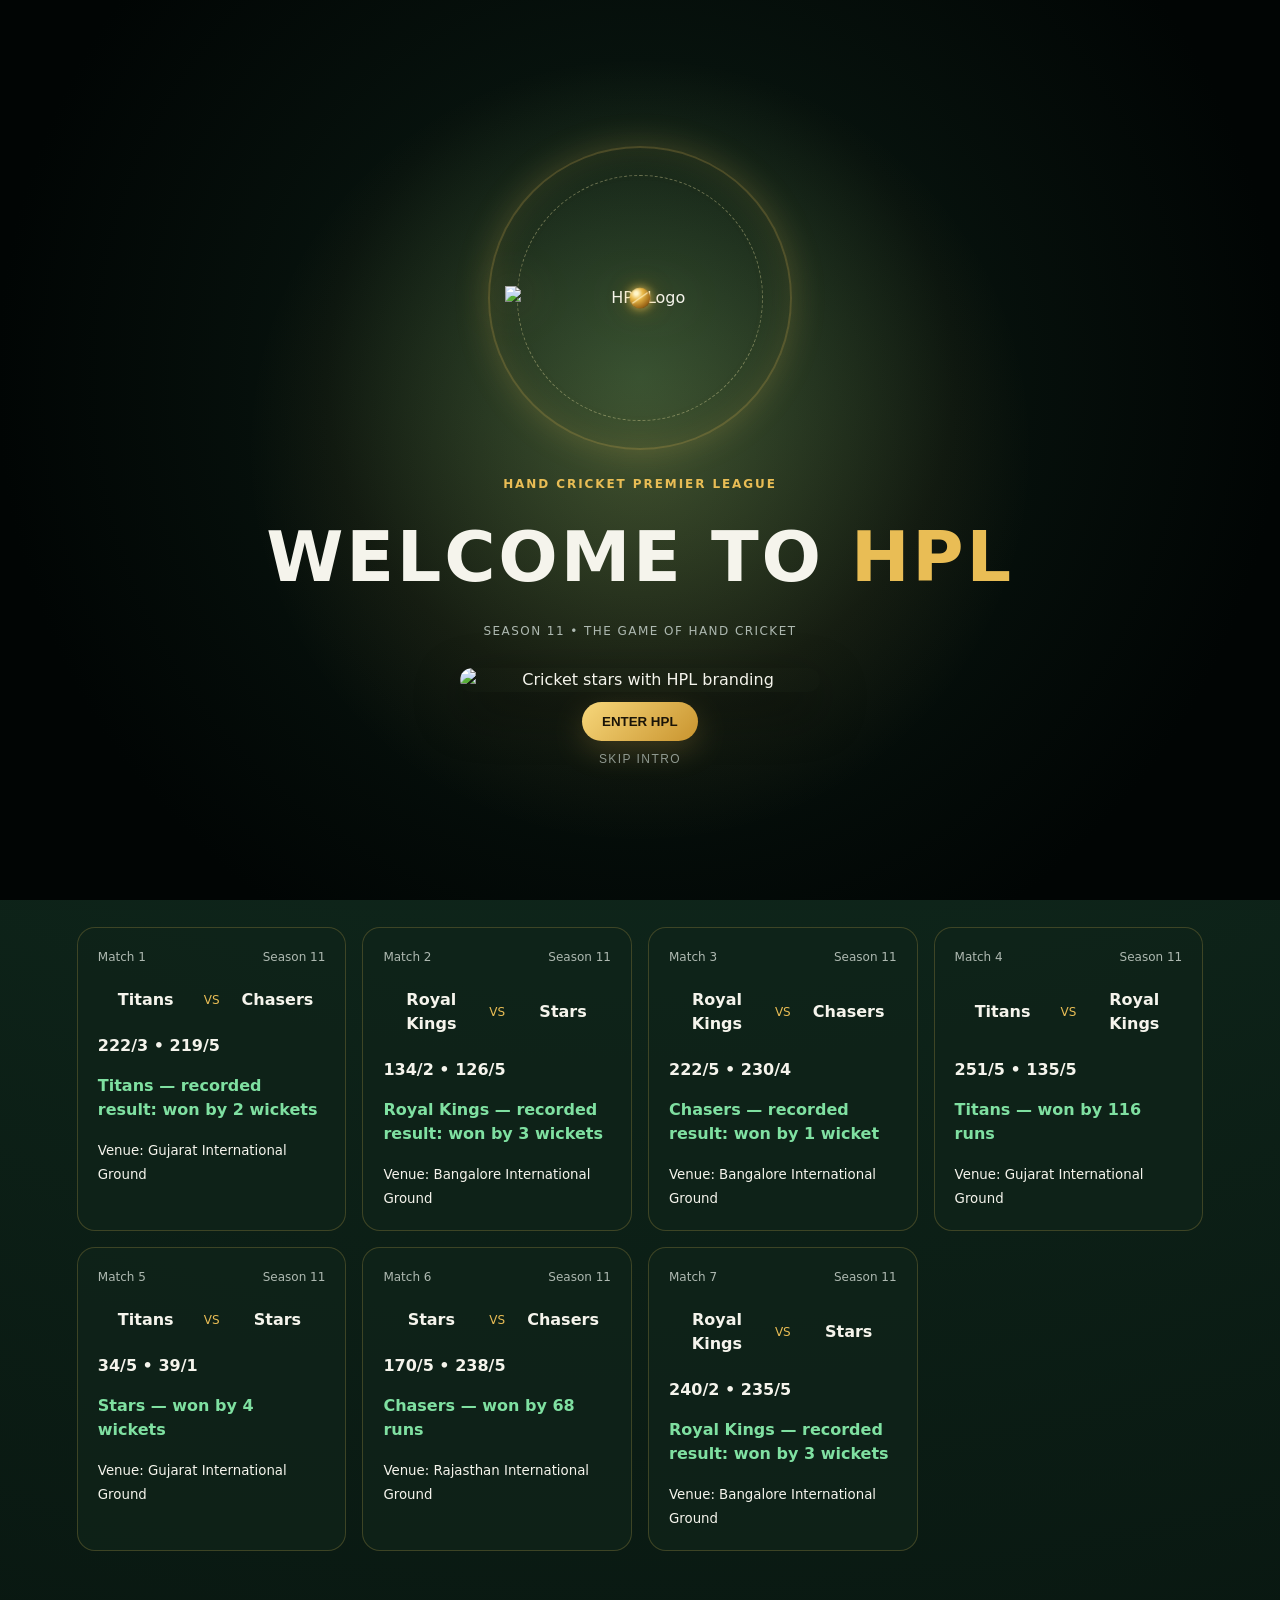
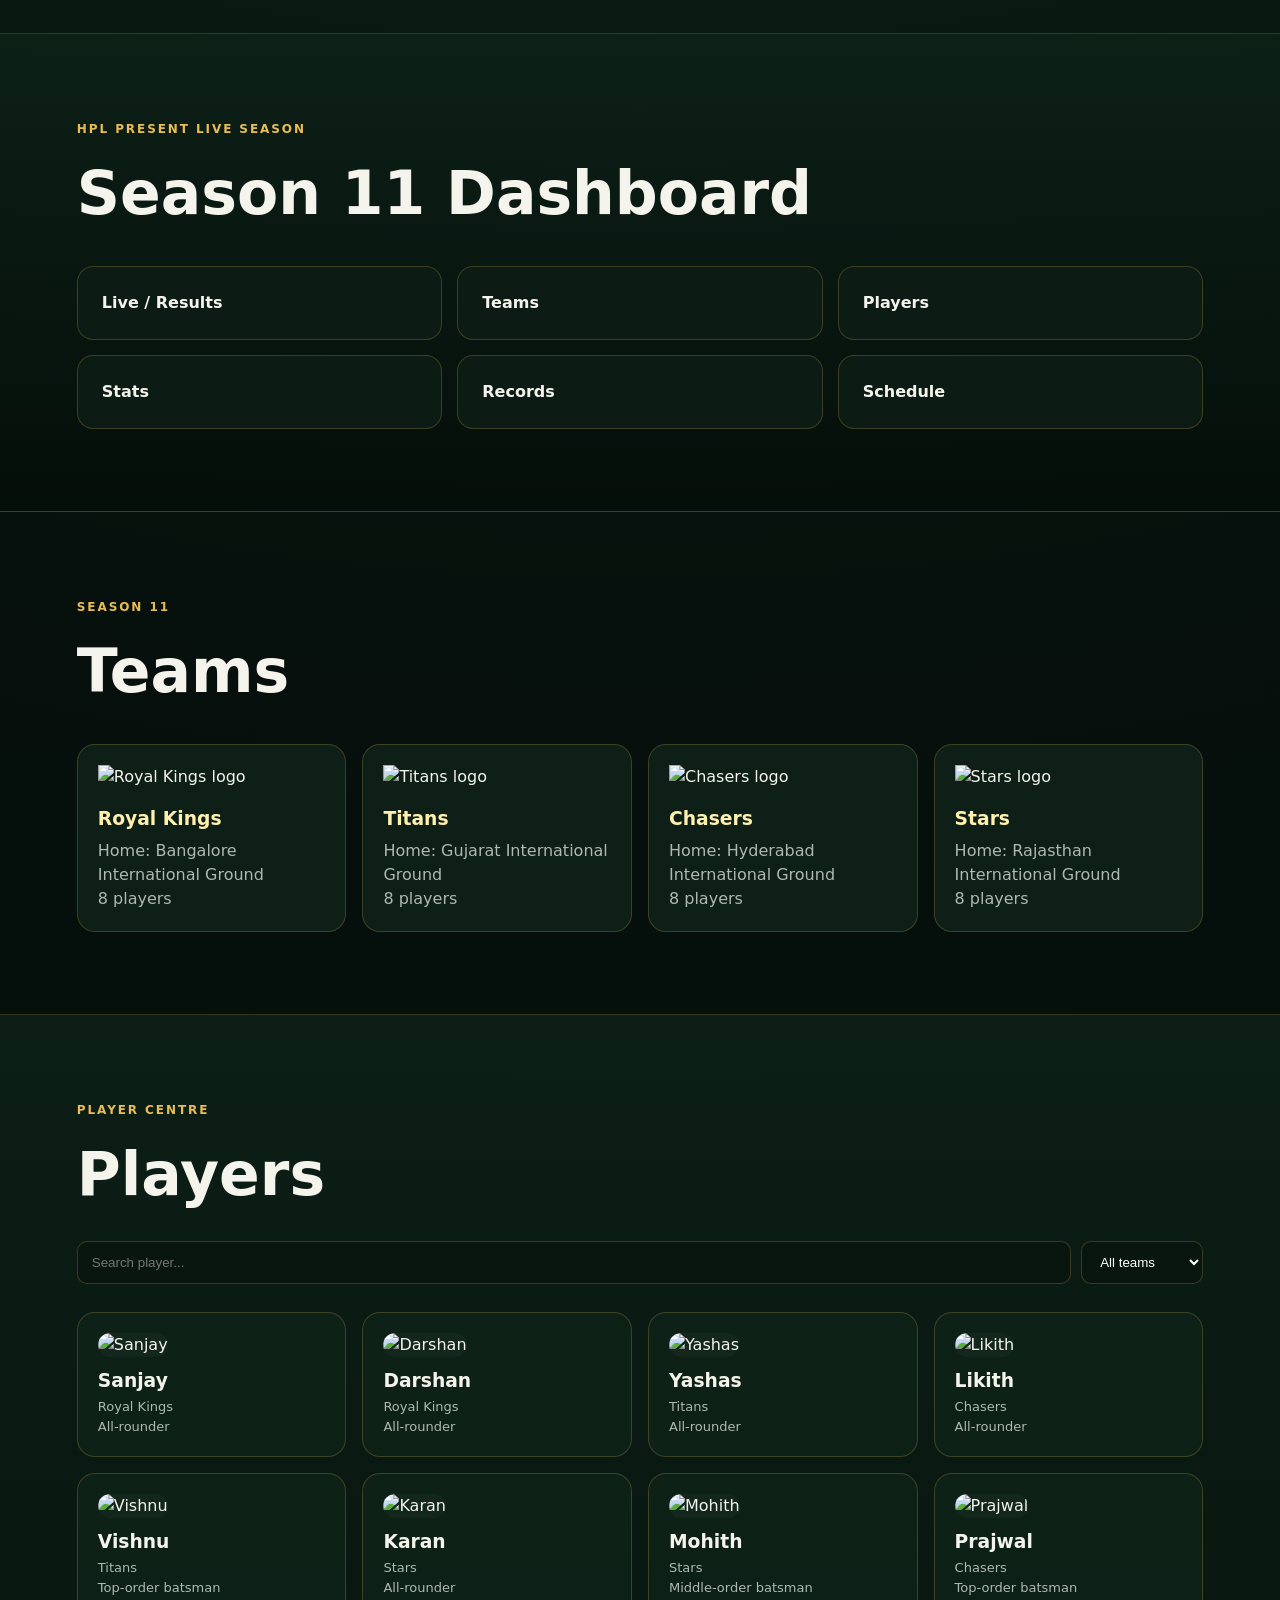
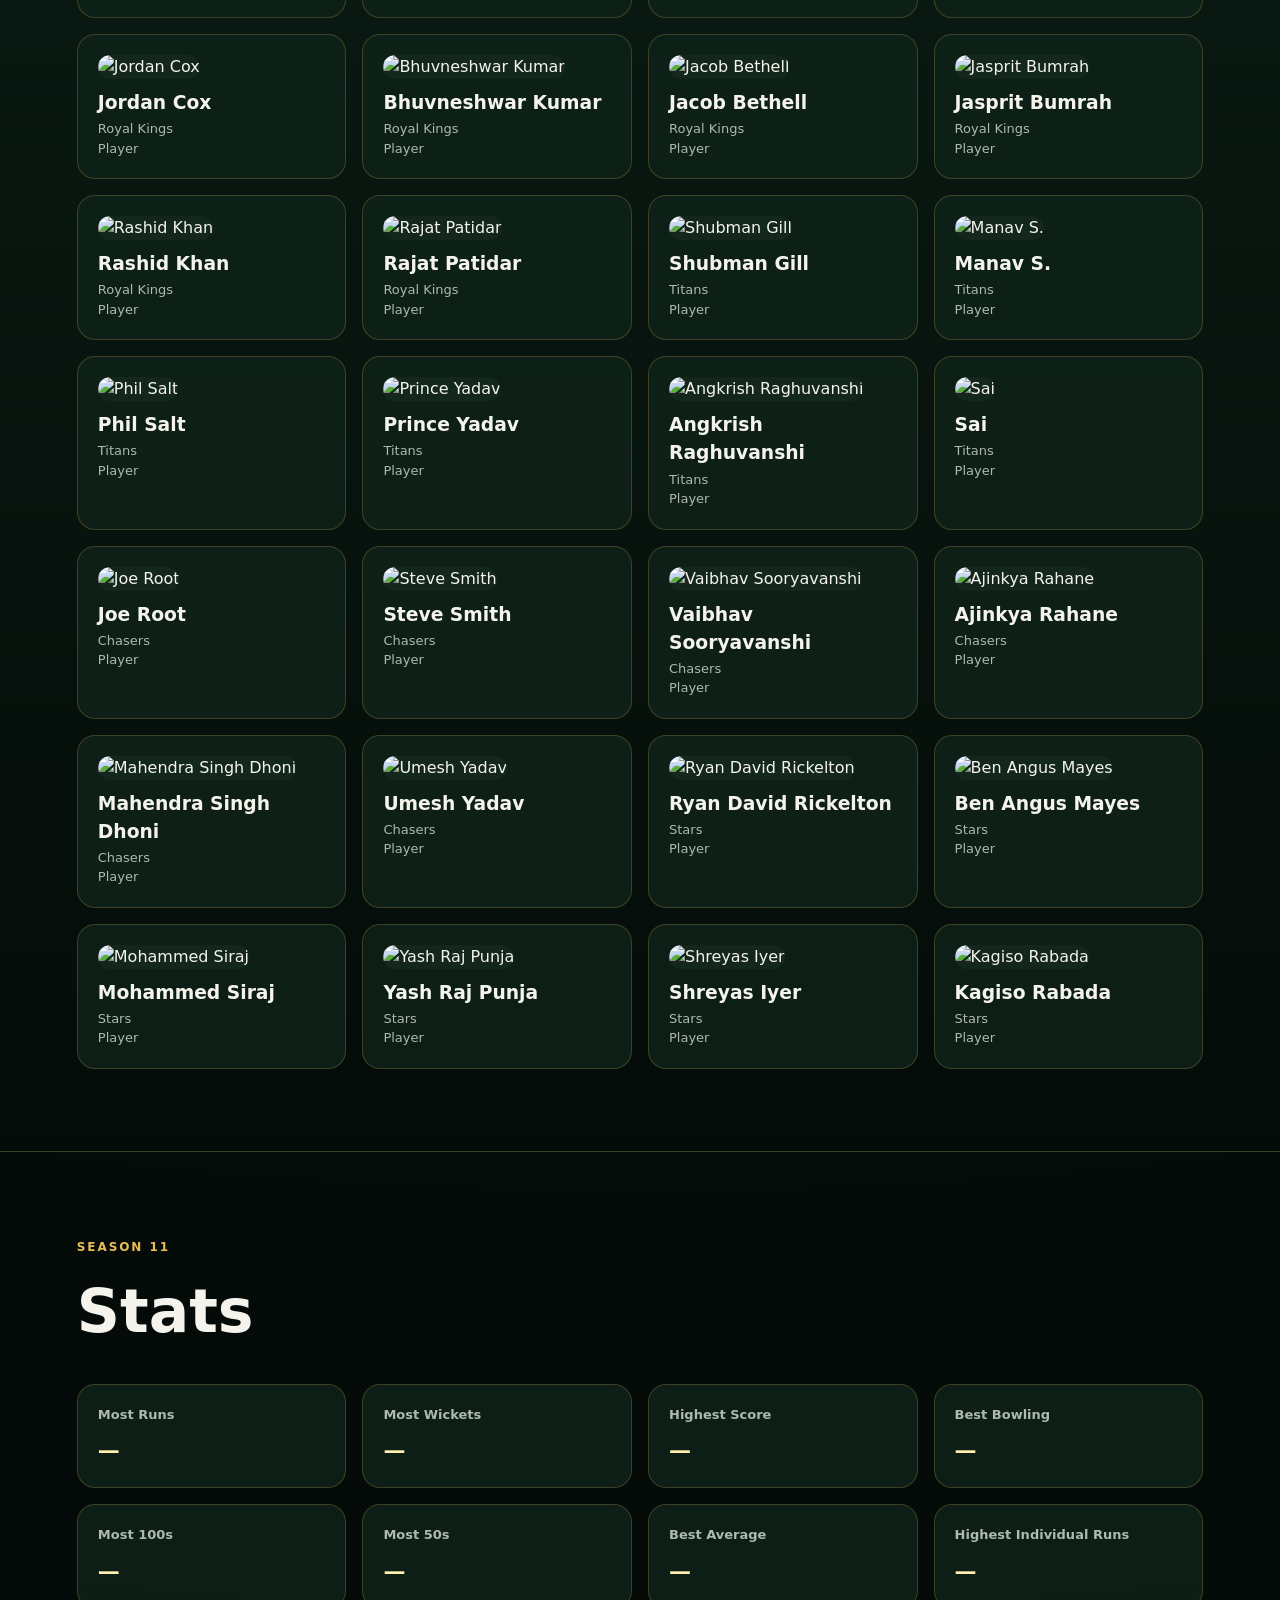
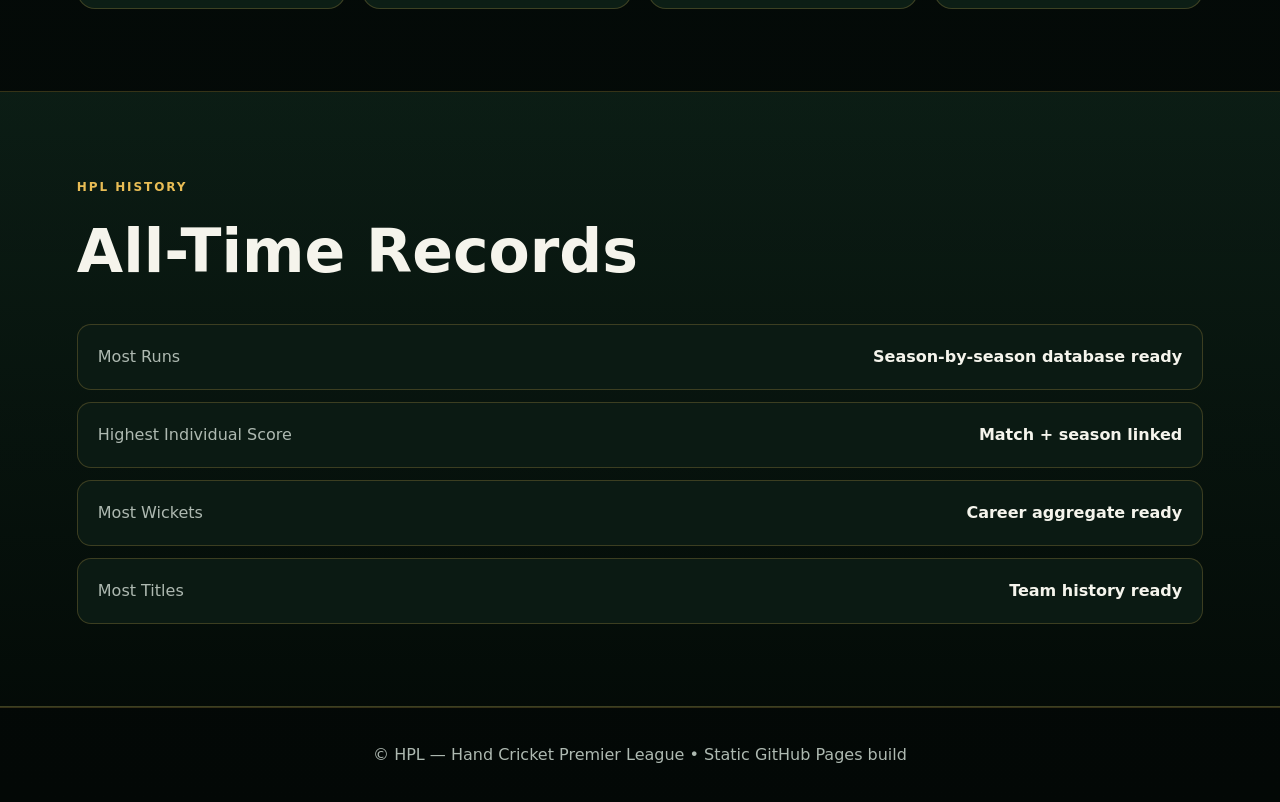
==== commit 3bb4e246: "Add files via upload" ====
--- a/index.html
+++ b/index.html
@@ -1,869 +1,54 @@
-<!DOCTYPE html>
+<!doctype html>
 <html lang="en">
 <head>
   <meta charset="UTF-8">
   <meta name="viewport" content="width=device-width, initial-scale=1.0">
-  <title>Cricbuzz - Hand Cricket League (HPL) Season 11</title>
-  <style>
-    * { box-sizing: border-box; margin: 0; padding: 0; font-family: -apple-system, BlinkMacSystemFont, "Segoe UI", Roboto, Helvetica, Arial, sans-serif; }
-    body { background-color: #eceef1; color: #1e293b; padding-bottom: 40px; }
-
-    /* Cricbuzz Top App Header */
-    .cb-header {
-      background-color: #009270;
-      color: #fff;
-      display: flex;
-      justify-content: space-between;
-      align-items: center;
-      padding: 12px 18px;
-      position: sticky;
-      top: 0;
-      z-index: 100;
-      box-shadow: 0 2px 5px rgba(0,0,0,0.15);
-    }
-    .cb-logo { font-size: 22px; font-weight: 900; letter-spacing: -0.5px; }
-    .cb-logo span { color: #fff; }
-    .cb-logo .dot { color: #facc15; }
-    .cb-tagline { font-size: 11px; color: #e2e8f0; font-weight: 600; }
-
-    /* Navigation Bar */
-    .cb-nav {
-      background-color: #028062;
-      display: flex;
-      overflow-x: auto;
-      white-space: nowrap;
-      position: sticky;
-      top: 50px;
-      z-index: 99;
-    }
-    .cb-tab-btn {
-      background: none;
-      border: none;
-      color: #cbd5e1;
-      padding: 12px 16px;
-      font-size: 12px;
-      font-weight: 700;
-      cursor: pointer;
-      text-transform: uppercase;
-      border-bottom: 3px solid transparent;
-      outline: none;
-    }
-    .cb-tab-btn.active {
-      color: #fff;
-      border-bottom: 3px solid #facc15;
-      background-color: #007055;
-    }
-
-    .cb-container { max-width: 1200px; margin: 12px auto; padding: 0 10px; }
-
-    .tab-content { display: none; }
-    .tab-content.active { display: block; }
-
-    /* Cricbuzz Cards */
-    .cb-card {
-      background: #fff;
-      border-radius: 6px;
-      border: 1px solid #d1d5db;
-      margin-bottom: 14px;
-      box-shadow: 0 1px 3px rgba(0,0,0,0.06);
-      overflow: hidden;
-    }
-    .cb-card-header {
-      background-color: #f8fafc;
-      padding: 10px 14px;
-      border-bottom: 1px solid #e2e8f0;
-      font-size: 13px;
-      font-weight: 700;
-      color: #0f172a;
-      display: flex;
-      justify-content: space-between;
-      align-items: center;
-    }
-    .cb-badge {
-      font-size: 10px;
-      font-weight: 700;
-      padding: 3px 8px;
-      border-radius: 3px;
-      background-color: #009270;
-      color: #fff;
-    }
-
-    /* Scorecards */
-    .sc-grid { display: grid; grid-template-columns: repeat(auto-fit, minmax(320px, 1fr)); gap: 14px; }
-    .sc-card {
-      background: #fff;
-      border-radius: 6px;
-      border: 1px solid #cbd5e1;
-      padding: 12px;
-      border-top: 4px solid #009270;
-      box-shadow: 0 2px 4px rgba(0,0,0,0.05);
-    }
-    .sc-header {
-      display: flex;
-      justify-content: space-between;
-      font-size: 11px;
-      font-weight: 700;
-      color: #64748b;
-      margin-bottom: 8px;
-      border-bottom: 1px solid #f1f5f9;
-      padding-bottom: 4px;
-    }
-    .sc-innings {
-      background: #f8fafc;
-      border-left: 3px solid #009270;
-      padding: 8px 10px;
-      margin-bottom: 6px;
-      border-radius: 0 4px 4px 0;
-    }
-    .sc-team-row {
-      display: flex;
-      justify-content: space-between;
-      font-weight: 800;
-      font-size: 14px;
-      color: #0f172a;
-    }
-    .sc-details { font-size: 11px; color: #334155; margin-top: 3px; line-height: 1.4; }
-    .sc-bowl-highlight { font-size: 11px; color: #009270; font-weight: 600; margin-top: 2px; }
-    .sc-result {
-      font-size: 12px;
-      font-weight: 700;
-      color: #0284c7;
-      margin-top: 8px;
-      padding-top: 6px;
-      border-top: 1px dashed #cbd5e1;
-    }
-
-    /* Table Styles */
-    .cb-table { width: 100%; border-collapse: collapse; font-size: 12px; text-align: center; }
-    .cb-table th { background-color: #f1f5f9; color: #475569; font-weight: 700; padding: 8px 6px; border-bottom: 1px solid #cbd5e1; }
-    .cb-table td { padding: 8px 6px; border-bottom: 1px solid #f1f5f9; color: #334155; }
-    .text-left { text-align: left !important; font-weight: 600; color: #0f172a; }
-
-    /* Player Profile Cards */
-    .player-grid { display: grid; grid-template-columns: repeat(auto-fit, minmax(320px, 1fr)); gap: 14px; }
-    .profile-banner {
-      display: flex;
-      align-items: center;
-      gap: 12px;
-      padding: 10px 14px;
-      background: linear-gradient(90deg, #009270 0%, #028062 100%);
-      color: #fff;
-    }
-    .avatar-box {
-      width: 42px; height: 42px; border-radius: 50%; background: #fff;
-      display: flex; align-items: center; justify-content: center; font-size: 20px;
-    }
-    .profile-info h3 { font-size: 15px; font-weight: 700; }
-    .profile-info p { font-size: 11px; color: #e2e8f0; }
-
-    .meta-list {
-      display: grid; grid-template-columns: 1fr 1fr; gap: 4px 10px;
-      padding: 8px 14px; background-color: #fafafa; border-bottom: 1px solid #e5e7eb;
-      font-size: 11px; color: #64748b;
-    }
-    .meta-list span { color: #0f172a; font-weight: 600; }
-    .stats-sec-title {
-      font-size: 11px; font-weight: 700; padding: 6px 12px;
-      background: #f1f5f9; color: #334155; text-transform: uppercase;
-      border-top: 1px solid #e2e8f0;
-    }
-
-    /* Teams Grid */
-    .teams-grid { display: grid; grid-template-columns: repeat(auto-fit, minmax(260px, 1fr)); gap: 14px; }
-    .team-box {
-      background: #fff; border: 1px solid #cbd5e1; border-radius: 6px;
-      padding: 14px; border-top: 4px solid #009270;
-    }
-    .team-box h4 { font-size: 16px; margin-bottom: 6px; color: #0f172a; }
-    .team-box p { font-size: 12px; color: #64748b; margin-top: 3px; }
-  </style>
+  <meta name="theme-color" content="#07110d">
+  <title>HPL — Hand Cricket Premier League</title>
+  <link rel="stylesheet" href="./styles.css">
 </head>
 <body>
+  <div id="welcome" class="welcome-screen">
+    <div class="glow"></div>
+    <div class="welcome-content">
+      <div class="logo-stage"><div class="energy-ring"></div><div class="cricket-ball" aria-hidden="true"></div><img class="welcome-logo" src="./assets/hpl-logo.png" alt="HPL Logo"></div>
+      <p class="eyebrow">HAND CRICKET PREMIER LEAGUE</p>
+      <h1>WELCOME TO <span>HPL</span></h1>
+      <p class="welcome-sub">SEASON 11 • THE GAME OF HAND CRICKET</p><div class="star-player"><img src="./assets/star-player.png" alt="Cricket stars with HPL branding"></div>
+      <button id="enterBtn" class="gold-btn">ENTER HPL</button><button id="skipBtn" class="skip-btn">SKIP INTRO</button>
+    </div>
+  </div>
 
-  <!-- Top App Header -->
-  <header class="cb-header">
-    <div class="cb-logo"><span>cricbuzz</span><span class="dot">.hpl</span></div>
-    <div class="cb-tagline">HPL Official Portal • Season 11</div>
+  <header class="site-header">
+    <a class="brand" href="#home"><img src="./assets/hpl-logo.png" alt="HPL"><span>HPL</span></a>
+    <nav id="nav">
+      <a href="#home">Home</a><a href="#matches">Matches</a><a href="#season">Season 11</a>
+      <a href="#teams">Teams</a><a href="#players">Players</a><a href="#stats">Stats</a><a href="#records">Records</a>
+    </nav>
+    <button id="menuBtn" class="menu-btn" aria-label="Open menu">☰</button>
   </header>
 
-  <!-- Tabs Navigation -->
-  <nav class="cb-nav">
-    <button class="cb-tab-btn active" onclick="showTab(this, 'tab-matches')">Matches &amp; Scorecards</button>
-    <button class="cb-tab-btn" onclick="showTab(this, 'tab-table')">Points Table</button>
-    <button class="cb-tab-btn" onclick="showTab(this, 'tab-players')">Player Profiles &amp; Stats</button>
-    <button class="cb-tab-btn" onclick="showTab(this, 'tab-teams')">Teams &amp; Stadiums</button>
-  </nav>
+  <main>
+    <section id="home" class="hero section">
+      <div><span class="tag">HPL PRESENT LIVE SEASON</span><h2>Season 11</h2><p>Hand Cricket Premier League — match centre, teams, players and records.</p><div class="actions"><a class="gold-btn" href="#season">Open Season 11</a><a class="ghost-btn" href="#matches">View Matches</a></div></div>
+      <div class="hero-card"><img src="./assets/hpl-logo.png" alt="HPL"><strong>HPL 11</strong><small>HAND CRICKET PREMIER LEAGUE</small></div>
+    </section>
 
-  <div class="cb-container">
+    <section id="matches" class="section"><div class="section-head"><div><span class="tag">MATCH CENTRE</span><h2>Season 11 Matches</h2></div></div><div id="matchesGrid" class="cards"></div></section>
 
-    <!-- ==================== TAB 1: MATCHES & SCORECARDS ==================== -->
-    <div id="tab-matches" class="tab-content active">
-      <div class="cb-card">
-        <div class="cb-card-header">
-          <span>HPL SEASON 11 - MATCH CENTRE &amp; COMPLETE SCORECARDS</span>
-          <span class="cb-badge">COMPLETED</span>
-        </div>
-      </div>
+    <section id="season" class="section dark-panel"><span class="tag">HPL PRESENT LIVE SEASON</span><h2>Season 11 Dashboard</h2><div class="quick-grid"><a href="#matches">Live / Results</a><a href="#teams">Teams</a><a href="#players">Players</a><a href="#stats">Stats</a><a href="#records">Records</a><a href="#matches">Schedule</a></div></section>
 
-      <div class="sc-grid">
-        <!-- Match 1 -->
-        <div class="sc-card">
-          <div class="sc-header"><span>Match 1 • HPL SEASON 11</span><span>Narendra Modi Stadium</span></div>
-          <div class="sc-innings">
-            <div class="sc-team-row"><span>Titans</span><span>222/3</span></div>
-            <div class="sc-details"><strong>Batting:</strong> Vishnu 165, Shubman Gill 36, Sai 40*, Yashas 11</div>
-            <div class="sc-bowl-highlight">Chasers Bowling: Likith 1w, Rahane 2w</div>
-          </div>
-          <div class="sc-innings">
-            <div class="sc-team-row"><span>Chasers</span><span>219/5</span></div>
-            <div class="sc-details"><strong>Batting:</strong> Prajwal P.K 70, Joe Root 49, Rahane 49, Likith 21, Vaibhav 20</div>
-            <div class="sc-bowl-highlight">Titans Bowling: Manav (5w) 5 wkts</div>
-          </div>
-          <div class="sc-result">🏆 Titans won by 2 wickets</div>
-        </div>
+    <section id="teams" class="section"><span class="tag">SEASON 11</span><h2>Teams</h2><div id="teamsGrid" class="team-grid"></div></section>
 
-        <!-- Match 2 -->
-        <div class="sc-card">
-          <div class="sc-header"><span>Match 2 • HPL SEASON 11</span><span>M. Chinnaswamy Stadium</span></div>
-          <div class="sc-innings">
-            <div class="sc-team-row"><span>Stars</span><span>126/5</span></div>
-            <div class="sc-details"><strong>Batting:</strong> Ben Mayes 44, Mohith 42, Karan 31, Mohammed Siraj 5, Reilklon 4</div>
-            <div class="sc-bowl-highlight">Royal King's Bowling: Dharshan (5w) 5 wkts</div>
-          </div>
-          <div class="sc-innings">
-            <div class="sc-team-row"><span>Royal King's</span><span>134/2</span></div>
-            <div class="sc-details"><strong>Batting:</strong> Jacob Bethell 56*, Sanjay 40, Dharshan 38</div>
-            <div class="sc-bowl-highlight">Stars Bowling: Karan 2 wkts</div>
-          </div>
-          <div class="sc-result">🏆 Royal King's won by 3 wickets</div>
-        </div>
+    <section id="players" class="section dark-panel"><span class="tag">PLAYER CENTRE</span><h2>Players</h2><div class="filter-row"><input id="playerSearch" placeholder="Search player..." autocomplete="off"><select id="teamFilter"><option value="all">All teams</option></select></div><div id="playersGrid" class="player-grid"></div></section>
 
-        <!-- Match 3 -->
-        <div class="sc-card">
-          <div class="sc-header"><span>Match 3 • HPL SEASON 11</span><span>Rajiv Gandhi Stadium</span></div>
-          <div class="sc-innings">
-            <div class="sc-team-row"><span>Royal King's</span><span>222/5</span></div>
-            <div class="sc-details"><strong>Batting:</strong> Sanjay 94, Jacob Bethell 60, Bumrah 34, Cox 20, Dharshan 4</div>
-            <div class="sc-bowl-highlight">Chasers Bowling: Vaibhav 3w, Likith 1w</div>
-          </div>
-          <div class="sc-innings">
-            <div class="sc-team-row"><span>Chasers</span><span>230/4</span></div>
-            <div class="sc-details"><strong>Batting:</strong> Vaibhav 176*, Joe Root 34, Rahane 20, Likith 0, Prajwal P.K 0</div>
-            <div class="sc-bowl-highlight">Royal King's Bowling: Dharshan 4 wkts, Sanjay 1w</div>
-          </div>
-          <div class="sc-result">🏆 Chasers won by 1 wicket</div>
-        </div>
+    <section id="stats" class="section"><span class="tag">SEASON 11</span><h2>Stats</h2><div class="stats-grid"><div><b>Most Runs</b><strong id="mostRuns">—</strong></div><div><b>Most Wickets</b><strong id="mostWickets">—</strong></div><div><b>Highest Score</b><strong id="highestScore">—</strong></div><div><b>Best Bowling</b><strong>—</strong></div><div><b>Most 100s</b><strong>—</strong></div><div><b>Most 50s</b><strong>—</strong></div><div><b>Best Average</b><strong>—</strong></div><div><b>Highest Individual Runs</b><strong id="highestRuns">—</strong></div></div></section>
 
-        <!-- Match 4 -->
-        <div class="sc-card">
-          <div class="sc-header"><span>Match 4 • HPL SEASON 11</span><span>Narendra Modi Stadium</span></div>
-          <div class="sc-innings">
-            <div class="sc-team-row"><span>Titans</span><span>251/5</span></div>
-            <div class="sc-details"><strong>Batting:</strong> Yashas 124, Vishnu 46, Shubman Gill 32, Manav 30, Sai 19</div>
-            <div class="sc-bowl-highlight">Royal King's Bowling: Dharshan (5w) 5 wkts</div>
-          </div>
-          <div class="sc-innings">
-            <div class="sc-team-row"><span>Royal King's</span><span>135/5</span></div>
-            <div class="sc-details"><strong>Batting:</strong> Sanjay 62, Jacob Bethell 31, Cox 31, Bumrah 11, Dharshan 0</div>
-            <div class="sc-bowl-highlight">Titans Bowling: Manav (5w) 5 wkts</div>
-          </div>
-          <div class="sc-result">🏆 Titans won by 116 runs</div>
-        </div>
+    <section id="records" class="section dark-panel"><span class="tag">HPL HISTORY</span><h2>All-Time Records</h2><div class="record-list"><div><span>Most Runs</span><b>Season-by-season database ready</b></div><div><span>Highest Individual Score</span><b>Match + season linked</b></div><div><span>Most Wickets</span><b>Career aggregate ready</b></div><div><span>Most Titles</span><b>Team history ready</b></div></div></section>
+  </main>
 
-        <!-- Match 5 -->
-        <div class="sc-card">
-          <div class="sc-header"><span>Match 5 • HPL SEASON 11</span><span>Sawai Mansingh Stadium</span></div>
-          <div class="sc-innings">
-            <div class="sc-team-row"><span>Titans</span><span>34/5</span></div>
-            <div class="sc-details"><strong>Batting:</strong> Yashas 13, Manav 12, Shubman Gill 8, Sai 1, Vishnu 0</div>
-            <div class="sc-bowl-highlight">Stars Bowling: Karan (5w) 5 wkts</div>
-          </div>
-          <div class="sc-innings">
-            <div class="sc-team-row"><span>Stars</span><span>39/1</span></div>
-            <div class="sc-details"><strong>Batting:</strong> Karan 31, Mohith 8*</div>
-            <div class="sc-bowl-highlight">Titans Bowling: Manav 1 wkt</div>
-          </div>
-          <div class="sc-result">🏆 Stars won by 4 wickets</div>
-        </div>
-
-        <!-- Match 6 -->
-        <div class="sc-card">
-          <div class="sc-header"><span>Match 6 • HPL SEASON 11</span><span>Rajiv Gandhi Stadium</span></div>
-          <div class="sc-innings">
-            <div class="sc-team-row"><span>Chasers</span><span>238/5</span></div>
-            <div class="sc-details"><strong>Batting:</strong> Vaibhav 139, Prajwal P.K 73, Joe Root 17, Likith 9, Rahane 0</div>
-            <div class="sc-bowl-highlight">Stars Bowling: Karan (5w) 5 wkts</div>
-          </div>
-          <div class="sc-innings">
-            <div class="sc-team-row"><span>Stars</span><span>170/5</span></div>
-            <div class="sc-details"><strong>Batting:</strong> Karan 43, Mohammed Siraj 37, Ben Mayes 34, Mohith 29, Reilklon 27</div>
-            <div class="sc-bowl-highlight">Chasers Bowling: Vaibhav (5w) 5 wkts</div>
-          </div>
-          <div class="sc-result">🏆 Chasers won by 68 runs</div>
-        </div>
-
-        <!-- Match 7 -->
-        <div class="sc-card">
-          <div class="sc-header"><span>Match 7 • HPL SEASON 11</span><span>M. Chinnaswamy Stadium</span></div>
-          <div class="sc-innings">
-            <div class="sc-team-row"><span>Stars</span><span>235/5</span></div>
-            <div class="sc-details"><strong>Batting:</strong> Bumrah 97, Mohith 63, Karan 55, Ben Mayes 20, Reilklon 0</div>
-            <div class="sc-bowl-highlight">Royal King's Bowling: Dharshan (5w) 5 wkts</div>
-          </div>
-          <div class="sc-innings">
-            <div class="sc-team-row"><span>Royal King's</span><span>240/2</span></div>
-            <div class="sc-details"><strong>Batting:</strong> Sanjay 206*, Jacob Bethell 34, Dharshan 0</div>
-            <div class="sc-bowl-highlight">Stars Bowling: Karan 2 wkts</div>
-          </div>
-          <div class="sc-result">🏆 Royal King's won by 3 wickets</div>
-        </div>
-      </div>
-    </div>
-
-    <!-- ==================== TAB 2: POINTS TABLE ==================== -->
-    <div id="tab-table" class="tab-content">
-      <div class="cb-card">
-        <div class="cb-card-header">
-          <span>HPL SEASON 11 OFFICIAL STANDINGS</span>
-          <span class="cb-badge">STANDINGS</span>
-        </div>
-        <table class="cb-table">
-          <thead>
-            <tr>
-              <th>POS</th>
-              <th class="text-left">TEAM</th>
-              <th>P</th>
-              <th>W</th>
-              <th>L</th>
-              <th>PTS</th>
-            </tr>
-          </thead>
-          <tbody>
-            <tr>
-              <td><strong>1</strong></td>
-              <td class="text-left"><strong>Titans</strong></td>
-              <td>3</td><td>2</td><td>1</td>
-              <td style="color:#009270;font-weight:700;">4</td>
-            </tr>
-            <tr>
-              <td><strong>2</strong></td>
-              <td class="text-left"><strong>Chasers</strong></td>
-              <td>3</td><td>2</td><td>1</td>
-              <td style="color:#009270;font-weight:700;">4</td>
-            </tr>
-            <tr>
-              <td><strong>3</strong></td>
-              <td class="text-left"><strong>Royal King's</strong></td>
-              <td>4</td><td>2</td><td>2</td>
-              <td style="color:#009270;font-weight:700;">4</td>
-            </tr>
-            <tr>
-              <td><strong>4</strong></td>
-              <td class="text-left"><strong>Stars</strong></td>
-              <td>4</td><td>1</td><td>3</td>
-              <td style="color:#009270;font-weight:700;">2</td>
-            </tr>
-          </tbody>
-        </table>
-      </div>
-    </div>
-
-    <!-- ==================== TAB 3: PLAYERS ==================== -->
-    <div id="tab-players" class="tab-content">
-      <div class="player-grid">
-
-        <!-- 1. Sanjay -->
-        <div class="cb-card">
-          <div class="profile-banner">
-            <div class="avatar-box">👑</div>
-            <div class="profile-info">
-              <h3>Sanjay #02</h3>
-              <p>Royal King's • All-Rounder (Captain)</p>
-            </div>
-          </div>
-          <div class="meta-list">
-            <div>Style: <span>Right Hand / Right Arm Fast</span></div>
-            <div>Place: <span>Mandya, Karnataka</span></div>
-          </div>
-          <div class="stats-sec-title">🏏 Batting Summary</div>
-          <table class="cb-table">
-            <thead><tr><th class="text-left">Format</th><th>M</th><th>Runs</th><th>HS</th><th>Avg</th><th>50/100</th></tr></thead>
-            <tbody>
-              <tr><td class="text-left">T20 / IPL</td><td>-</td><td>-</td><td>-</td><td>-</td><td>-/-</td></tr>
-              <tr><td class="text-left">Season 11</td><td>4</td><td><strong>402</strong></td><td>206*</td><td>134.0</td><td>1/1</td></tr>
-              <tr style="font-weight:bold;color:#009270;"><td class="text-left">HPL Total</td><td>114</td><td><strong>6686</strong></td><td>247</td><td>71.1</td><td>26/23</td></tr>
-            </tbody>
-          </table>
-          <div class="stats-sec-title">🎯 Bowling Summary</div>
-          <table class="cb-table">
-            <thead><tr><th class="text-left">Format</th><th>M</th><th>Wkts</th><th>BBI</th><th>Avg</th><th>Econ</th></tr></thead>
-            <tbody>
-              <tr><td class="text-left">Season 11</td><td>4</td><td><strong>1</strong></td><td>1/w</td><td>-</td><td>-</td></tr>
-              <tr style="font-weight:bold;color:#009270;"><td class="text-left">HPL Total</td><td>114</td><td><strong>82+</strong></td><td>4/18</td><td>14.2</td><td>6.2</td></tr>
-            </tbody>
-          </table>
-        </div>
-
-        <!-- 2. Yashas -->
-        <div class="cb-card">
-          <div class="profile-banner">
-            <div class="avatar-box">👑</div>
-            <div class="profile-info">
-              <h3>Yashas #07</h3>
-              <p>Titans • All-Rounder (Captain)</p>
-            </div>
-          </div>
-          <div class="meta-list">
-            <div>Style: <span>Right Hand / Right Arm Fast</span></div>
-            <div>Place: <span>Hassan, Karnataka</span></div>
-          </div>
-          <div class="stats-sec-title">🏏 Batting Summary</div>
-          <table class="cb-table">
-            <thead><tr><th class="text-left">Format</th><th>M</th><th>Runs</th><th>HS</th><th>Avg</th><th>50/100</th></tr></thead>
-            <tbody>
-              <tr><td class="text-left">T20 / IPL</td><td>-</td><td>-</td><td>-</td><td>-</td><td>-/-</td></tr>
-              <tr><td class="text-left">Season 11</td><td>3</td><td><strong>148</strong></td><td>124</td><td>49.3</td><td>0/1</td></tr>
-              <tr style="font-weight:bold;color:#009270;"><td class="text-left">HPL Total</td><td>115</td><td><strong>7173</strong></td><td>307</td><td>101.0</td><td>26/26</td></tr>
-            </tbody>
-          </table>
-          <div class="stats-sec-title">🎯 Bowling Summary</div>
-          <table class="cb-table">
-            <thead><tr><th class="text-left">Format</th><th>M</th><th>Wkts</th><th>BBI</th><th>Avg</th><th>Econ</th></tr></thead>
-            <tbody>
-              <tr><td class="text-left">Season 11</td><td>3</td><td><strong>0</strong></td><td>-</td><td>-</td><td>-</td></tr>
-              <tr style="font-weight:bold;color:#009270;"><td class="text-left">HPL Total</td><td>115</td><td><strong>95+</strong></td><td>5/12</td><td>11.8</td><td>5.8</td></tr>
-            </tbody>
-          </table>
-        </div>
-
-        <!-- 3. Likith -->
-        <div class="cb-card">
-          <div class="profile-banner">
-            <div class="avatar-box">🦁</div>
-            <div class="profile-info">
-              <h3>Likith #18</h3>
-              <p>Chasers • All-Rounder (Captain)</p>
-            </div>
-          </div>
-          <div class="meta-list">
-            <div>Style: <span>Right Hand / Right Arm Fast</span></div>
-            <div>Place: <span>Karnataka, India</span></div>
-          </div>
-          <div class="stats-sec-title">🏏 Batting Summary</div>
-          <table class="cb-table">
-            <thead><tr><th class="text-left">Format</th><th>M</th><th>Runs</th><th>HS</th><th>Avg</th><th>50/100</th></tr></thead>
-            <tbody>
-              <tr><td class="text-left">T20 / IPL</td><td>-</td><td>-</td><td>-</td><td>-</td><td>-/-</td></tr>
-              <tr><td class="text-left">Season 11</td><td>3</td><td><strong>30</strong></td><td>21</td><td>10.0</td><td>0/0</td></tr>
-              <tr style="font-weight:bold;color:#009270;"><td class="text-left">HPL Total</td><td>118</td><td><strong>6296</strong></td><td>386</td><td>64.9</td><td>18/19</td></tr>
-            </tbody>
-          </table>
-          <div class="stats-sec-title">🎯 Bowling Summary</div>
-          <table class="cb-table">
-            <thead><tr><th class="text-left">Format</th><th>M</th><th>Wkts</th><th>BBI</th><th>Avg</th><th>Econ</th></tr></thead>
-            <tbody>
-              <tr><td class="text-left">Season 11</td><td>3</td><td><strong>1</strong></td><td>1/w</td><td>-</td><td>-</td></tr>
-              <tr style="font-weight:bold;color:#009270;"><td class="text-left">HPL Total</td><td>118</td><td><strong>104+</strong></td><td>6/20</td><td>12.5</td><td>5.9</td></tr>
-            </tbody>
-          </table>
-        </div>
-
-        <!-- 4. Dharshan -->
-        <div class="cb-card">
-          <div class="profile-banner">
-            <div class="avatar-box">⚡</div>
-            <div class="profile-info">
-              <h3>Dharshan #46</h3>
-              <p>Royal King's • All-Rounder</p>
-            </div>
-          </div>
-          <div class="meta-list">
-            <div>Style: <span>Right Hand / Right Arm Fast</span></div>
-            <div>Place: <span>Tumakuru, Karnataka</span></div>
-          </div>
-          <div class="stats-sec-title">🏏 Batting Summary</div>
-          <table class="cb-table">
-            <thead><tr><th class="text-left">Format</th><th>M</th><th>Runs</th><th>HS</th><th>Avg</th><th>50/100</th></tr></thead>
-            <tbody>
-              <tr><td class="text-left">Season 11</td><td>4</td><td><strong>42</strong></td><td>38</td><td>10.5</td><td>0/0</td></tr>
-              <tr style="font-weight:bold;color:#009270;"><td class="text-left">HPL Total</td><td>115</td><td><strong>5680</strong></td><td>368</td><td>64.5</td><td>25/17</td></tr>
-            </tbody>
-          </table>
-          <div class="stats-sec-title">🎯 Bowling Summary</div>
-          <table class="cb-table">
-            <thead><tr><th class="text-left">Format</th><th>M</th><th>Wkts</th><th>BBI</th><th>Avg</th><th>Econ</th></tr></thead>
-            <tbody>
-              <tr><td class="text-left">Season 11</td><td>4</td><td><strong>19</strong></td><td>5/w</td><td>8.2</td><td>4.1</td></tr>
-              <tr style="font-weight:bold;color:#009270;"><td class="text-left">HPL Total</td><td>115</td><td><strong>148+</strong></td><td>5/w</td><td>10.1</td><td>5.2</td></tr>
-            </tbody>
-          </table>
-        </div>
-
-        <!-- 5. Karan -->
-        <div class="cb-card">
-          <div class="profile-banner">
-            <div class="avatar-box">⭐</div>
-            <div class="profile-info">
-              <h3>Karan (C)</h3>
-              <p>Stars • All-Rounder (Captain)</p>
-            </div>
-          </div>
-          <div class="meta-list">
-            <div>Style: <span>Right Hand / Left Arm Medium Fast</span></div>
-            <div>Place: <span>Rajasthan, India</span></div>
-          </div>
-          <div class="stats-sec-title">🏏 Batting Summary</div>
-          <table class="cb-table">
-            <thead><tr><th class="text-left">Format</th><th>M</th><th>Runs</th><th>HS</th><th>Avg</th><th>50/100</th></tr></thead>
-            <tbody>
-              <tr><td class="text-left">Season 11</td><td>4</td><td><strong>160</strong></td><td>55</td><td>40.0</td><td>1/0</td></tr>
-              <tr style="font-weight:bold;color:#009270;"><td class="text-left">HPL Total</td><td>4</td><td><strong>160</strong></td><td>55</td><td>40.0</td><td>1/0</td></tr>
-            </tbody>
-          </table>
-          <div class="stats-sec-title">🎯 Bowling Summary</div>
-          <table class="cb-table">
-            <thead><tr><th class="text-left">Format</th><th>M</th><th>Wkts</th><th>BBI</th><th>Avg</th><th>Econ</th></tr></thead>
-            <tbody>
-              <tr><td class="text-left">Season 11</td><td>4</td><td><strong>14</strong></td><td>5/w</td><td>9.4</td><td>4.8</td></tr>
-              <tr style="font-weight:bold;color:#009270;"><td class="text-left">HPL Total</td><td>4</td><td><strong>14</strong></td><td>5/w</td><td>9.4</td><td>4.8</td></tr>
-            </tbody>
-          </table>
-        </div>
-
-        <!-- 6. Mohith -->
-        <div class="cb-card">
-          <div class="profile-banner">
-            <div class="avatar-box">⭐</div>
-            <div class="profile-info">
-              <h3>Mohith #44</h3>
-              <p>Stars • Middle-Order Batter</p>
-            </div>
-          </div>
-          <div class="meta-list">
-            <div>Style: <span>Right Hand / Right Arm Off Spin</span></div>
-            <div>Place: <span>Bihar, India</span></div>
-          </div>
-          <div class="stats-sec-title">🏏 Batting Summary</div>
-          <table class="cb-table">
-            <thead><tr><th class="text-left">Format</th><th>M</th><th>Runs</th><th>HS</th><th>Avg</th><th>50/100</th></tr></thead>
-            <tbody>
-              <tr><td class="text-left">Season 11</td><td>4</td><td><strong>142</strong></td><td>63</td><td>47.3</td><td>1/0</td></tr>
-              <tr style="font-weight:bold;color:#009270;"><td class="text-left">HPL Total</td><td>4</td><td><strong>142</strong></td><td>63</td><td>47.3</td><td>1/0</td></tr>
-            </tbody>
-          </table>
-          <div class="stats-sec-title">🎯 Bowling Summary</div>
-          <table class="cb-table">
-            <thead><tr><th class="text-left">Format</th><th>M</th><th>Wkts</th><th>BBI</th><th>Avg</th><th>Econ</th></tr></thead>
-            <tbody>
-              <tr><td class="text-left">Season 11</td><td>4</td><td><strong>0</strong></td><td>-</td><td>-</td><td>-</td></tr>
-              <tr style="font-weight:bold;color:#009270;"><td class="text-left">HPL Total</td><td>4</td><td><strong>0</strong></td><td>-</td><td>-</td><td>-</td></tr>
-            </tbody>
-          </table>
-        </div>
-
-        <!-- 7. Vishnu -->
-        <div class="cb-card">
-          <div class="profile-banner">
-            <div class="avatar-box">🛡️</div>
-            <div class="profile-info">
-              <h3>Vishnu #18</h3>
-              <p>Titans • Top-Order Batter</p>
-            </div>
-          </div>
-          <div class="meta-list">
-            <div>Style: <span>Right Hand / Right Arm Off Spin</span></div>
-            <div>Place: <span>Chitradurga, Karnataka</span></div>
-          </div>
-          <div class="stats-sec-title">🏏 Batting Summary</div>
-          <table class="cb-table">
-            <thead><tr><th class="text-left">Format</th><th>M</th><th>Runs</th><th>HS</th><th>Avg</th><th>50/100</th></tr></thead>
-            <tbody>
-              <tr><td class="text-left">Season 11</td><td>3</td><td><strong>211</strong></td><td>165</td><td>70.3</td><td>0/1</td></tr>
-              <tr style="font-weight:bold;color:#009270;"><td class="text-left">HPL Total</td><td>98</td><td><strong>4546</strong></td><td>238</td><td>52.2</td><td>18/18</td></tr>
-            </tbody>
-          </table>
-          <div class="stats-sec-title">🎯 Bowling Summary</div>
-          <table class="cb-table">
-            <thead><tr><th class="text-left">Format</th><th>M</th><th>Wkts</th><th>BBI</th><th>Avg</th><th>Econ</th></tr></thead>
-            <tbody>
-              <tr><td class="text-left">Season 11</td><td>3</td><td><strong>0</strong></td><td>-</td><td>-</td><td>-</td></tr>
-              <tr style="font-weight:bold;color:#009270;"><td class="text-left">HPL Total</td><td>98</td><td><strong>22+</strong></td><td>3/15</td><td>21.0</td><td>6.8</td></tr>
-            </tbody>
-          </table>
-        </div>
-
-        <!-- 8. Prajwal P.K -->
-        <div class="cb-card">
-          <div class="profile-banner">
-            <div class="avatar-box">🏏</div>
-            <div class="profile-info">
-              <h3>Prajwal P.K #10</h3>
-              <p>Chasers • Top-Order Batter</p>
-            </div>
-          </div>
-          <div class="meta-list">
-            <div>Style: <span>Right Hand Bat</span></div>
-            <div>Place: <span>Karnataka, India</span></div>
-          </div>
-          <div class="stats-sec-title">🏏 Batting Summary</div>
-          <table class="cb-table">
-            <thead><tr><th class="text-left">Format</th><th>M</th><th>Runs</th><th>HS</th><th>Avg</th><th>50/100</th></tr></thead>
-            <tbody>
-              <tr><td class="text-left">Season 11</td><td>3</td><td><strong>143</strong></td><td>73</td><td>47.6</td><td>2/0</td></tr>
-              <tr style="font-weight:bold;color:#009270;"><td class="text-left">HPL Total</td><td>3</td><td><strong>143</strong></td><td>73</td><td>47.6</td><td>2/0</td></tr>
-            </tbody>
-          </table>
-          <div class="stats-sec-title">🎯 Bowling Summary</div>
-          <table class="cb-table">
-            <thead><tr><th class="text-left">Format</th><th>M</th><th>Wkts</th><th>BBI</th><th>Avg</th><th>Econ</th></tr></thead>
-            <tbody>
-              <tr><td class="text-left">Season 11</td><td>3</td><td><strong>0</strong></td><td>-</td><td>-</td><td>-</td></tr>
-              <tr style="font-weight:bold;color:#009270;"><td class="text-left">HPL Total</td><td>3</td><td><strong>0</strong></td><td>-</td><td>-</td><td>-</td></tr>
-            </tbody>
-          </table>
-        </div>
-
-        <!-- 9. Shubman Gill (International) -->
-        <div class="cb-card">
-          <div class="profile-banner">
-            <div class="avatar-box">🏏</div>
-            <div class="profile-info">
-              <h3>Shubman Gill #77</h3>
-              <p>Titans • Top-Order Batter (International)</p>
-            </div>
-          </div>
-          <div class="meta-list">
-            <div>Style: <span>Right Hand / Off Break</span></div>
-            <div>Place: <span>India</span></div>
-          </div>
-          <div class="stats-sec-title">🏏 Batting Summary</div>
-          <table class="cb-table">
-            <thead><tr><th class="text-left">Format</th><th>M</th><th>Runs</th><th>HS</th><th>Avg</th><th>50/100</th></tr></thead>
-            <tbody>
-              <tr><td class="text-left">T20 (Int)</td><td>152</td><td><strong>4680</strong></td><td>129</td><td>37.4</td><td>32/6</td></tr>
-              <tr><td class="text-left">IPL</td><td>103</td><td><strong>3216</strong></td><td>129</td><td>37.8</td><td>20/4</td></tr>
-              <tr style="font-weight:bold;color:#009270;"><td class="text-left">Season 11</td><td>3</td><td><strong>76</strong></td><td>36</td><td>25.3</td><td>0/0</td></tr>
-            </tbody>
-          </table>
-          <div class="stats-sec-title">🎯 Bowling Summary</div>
-          <table class="cb-table">
-            <thead><tr><th class="text-left">Format</th><th>M</th><th>Wkts</th><th>BBI</th><th>Avg</th><th>Econ</th></tr></thead>
-            <tbody>
-              <tr><td class="text-left">T20 / IPL</td><td>103</td><td><strong>0</strong></td><td>-</td><td>-</td><td>-</td></tr>
-              <tr style="font-weight:bold;color:#009270;"><td class="text-left">Season 11</td><td>3</td><td><strong>0</strong></td><td>-</td><td>-</td><td>-</td></tr>
-            </tbody>
-          </table>
-        </div>
-
-        <!-- 10. Joe Root (International) -->
-        <div class="cb-card">
-          <div class="profile-banner">
-            <div class="avatar-box">🏴󠁧󠁢󠁥󠁮󠁧󠁿</div>
-            <div class="profile-info">
-              <h3>Joe Root #66</h3>
-              <p>Chasers • Top-Order Batter (International)</p>
-            </div>
-          </div>
-          <div class="meta-list">
-            <div>Style: <span>Right Hand / Off Break</span></div>
-            <div>Place: <span>England</span></div>
-          </div>
-          <div class="stats-sec-title">🏏 Batting Summary</div>
-          <table class="cb-table">
-            <thead><tr><th class="text-left">Format</th><th>M</th><th>Runs</th><th>HS</th><th>Avg</th><th>50/100</th></tr></thead>
-            <tbody>
-              <tr><td class="text-left">T20 (Int)</td><td>102</td><td><strong>2375</strong></td><td>90*</td><td>32.5</td><td>14/0</td></tr>
-              <tr><td class="text-left">IPL</td><td>3</td><td><strong>10</strong></td><td>10</td><td>10.0</td><td>0/0</td></tr>
-              <tr style="font-weight:bold;color:#009270;"><td class="text-left">Season 11</td><td>3</td><td><strong>100</strong></td><td>49</td><td>33.3</td><td>0/0</td></tr>
-            </tbody>
-          </table>
-          <div class="stats-sec-title">🎯 Bowling Summary</div>
-          <table class="cb-table">
-            <thead><tr><th class="text-left">Format</th><th>M</th><th>Wkts</th><th>BBI</th><th>Avg</th><th>Econ</th></tr></thead>
-            <tbody>
-              <tr><td class="text-left">T20 (Int)</td><td>102</td><td><strong>27</strong></td><td>3/18</td><td>28.5</td><td>8.1</td></tr>
-              <tr style="font-weight:bold;color:#009270;"><td class="text-left">Season 11</td><td>3</td><td><strong>0</strong></td><td>-</td><td>-</td><td>-</td></tr>
-            </tbody>
-          </table>
-        </div>
-
-        <!-- 11. Jasprit Bumrah (International) -->
-        <div class="cb-card">
-          <div class="profile-banner">
-            <div class="avatar-box">🎯</div>
-            <div class="profile-info">
-              <h3>Jasprit Bumrah #93</h3>
-              <p>Royal King's • Fast Bowler (International)</p>
-            </div>
-          </div>
-          <div class="meta-list">
-            <div>Style: <span>Right Hand / Right Arm Fast</span></div>
-            <div>Place: <span>India</span></div>
-          </div>
-          <div class="stats-sec-title">🏏 Batting Summary</div>
-          <table class="cb-table">
-            <thead><tr><th class="text-left">Format</th><th>M</th><th>Runs</th><th>HS</th><th>Avg</th><th>50/100</th></tr></thead>
-            <tbody>
-              <tr><td class="text-left">IPL</td><td>133</td><td><strong>69</strong></td><td>16*</td><td>9.8</td><td>0/0</td></tr>
-              <tr style="font-weight:bold;color:#009270;"><td class="text-left">Season 11</td><td>4</td><td><strong>142</strong></td><td>97</td><td>47.3</td><td>1/0</td></tr>
-            </tbody>
-          </table>
-          <div class="stats-sec-title">🎯 Bowling Summary</div>
-          <table class="cb-table">
-            <thead><tr><th class="text-left">Format</th><th>M</th><th>Wkts</th><th>BBI</th><th>Avg</th><th>Econ</th></tr></thead>
-            <tbody>
-              <tr><td class="text-left">T20 (Int)</td><td>230</td><td><strong>285</strong></td><td>5/10</td><td>19.2</td><td>6.9</td></tr>
-              <tr><td class="text-left">IPL</td><td>133</td><td><strong>165</strong></td><td>5/10</td><td>22.5</td><td>7.3</td></tr>
-              <tr style="font-weight:bold;color:#009270;"><td class="text-left">Season 11</td><td>4</td><td><strong>6</strong></td><td>3/15</td><td>12.0</td><td>5.5</td></tr>
-            </tbody>
-          </table>
-        </div>
-
-        <!-- 12. Mohammed Siraj (International) -->
-        <div class="cb-card">
-          <div class="profile-banner">
-            <div class="avatar-box">🎯</div>
-            <div class="profile-info">
-              <h3>Mohammed Siraj #13</h3>
-              <p>Stars • Fast Bowler (International)</p>
-            </div>
-          </div>
-          <div class="meta-list">
-            <div>Style: <span>Right Hand / Right Arm Fast</span></div>
-            <div>Place: <span>India</span></div>
-          </div>
-          <div class="stats-sec-title">🏏 Batting Summary</div>
-          <table class="cb-table">
-            <thead><tr><th class="text-left">Format</th><th>M</th><th>Runs</th><th>HS</th><th>Avg</th><th>50/100</th></tr></thead>
-            <tbody>
-              <tr><td class="text-left">IPL</td><td>93</td><td><strong>108</strong></td><td>14*</td><td>8.3</td><td>0/0</td></tr>
-              <tr style="font-weight:bold;color:#009270;"><td class="text-left">Season 11</td><td>4</td><td><strong>42</strong></td><td>37</td><td>14.0</td><td>0/0</td></tr>
-            </tbody>
-          </table>
-          <div class="stats-sec-title">🎯 Bowling Summary</div>
-          <table class="cb-table">
-            <thead><tr><th class="text-left">Format</th><th>M</th><th>Wkts</th><th>BBI</th><th>Avg</th><th>Econ</th></tr></thead>
-            <tbody>
-              <tr><td class="text-left">T20 (Int)</td><td>145</td><td><strong>165</strong></td><td>4/17</td><td>23.4</td><td>8.1</td></tr>
-              <tr><td class="text-left">IPL</td><td>93</td><td><strong>93</strong></td><td>4/21</td><td>29.8</td><td>8.6</td></tr>
-              <tr style="font-weight:bold;color:#009270;"><td class="text-left">Season 11</td><td>4</td><td><strong>5</strong></td><td>2/14</td><td>16.0</td><td>6.4</td></tr>
-            </tbody>
-          </table>
-        </div>
-
-        <!-- 13. Ajinkya Rahane (International) -->
-        <div class="cb-card">
-          <div class="profile-banner">
-            <div class="avatar-box">🇮🇳</div>
-            <div class="profile-info">
-              <h3>Ajinkya Rahane #27</h3>
-              <p>Chasers • Top-Order Batter (International)</p>
-            </div>
-          </div>
-          <div class="meta-list">
-            <div>Style: <span>Right Hand / Right Arm Medium</span></div>
-            <div>Place: <span>India</span></div>
-          </div>
-          <div class="stats-sec-title">🏏 Batting Summary</div>
-          <table class="cb-table">
-            <thead><tr><th class="text-left">Format</th><th>M</th><th>Runs</th><th>HS</th><th>Avg</th><th>50/100</th></tr></thead>
-            <tbody>
-              <tr><td class="text-left">T20</td><td>260</td><td><strong>6450</strong></td><td>105*</td><td>29.8</td><td>38/2</td></tr>
-              <tr><td class="text-left">IPL</td><td>178</td><td><strong>4539</strong></td><td>105*</td><td>30.3</td><td>30/2</td></tr>
-              <tr style="font-weight:bold;color:#009270;"><td class="text-left">Season 11</td><td>3</td><td><strong>69</strong></td><td>49</td><td>23.0</td><td>0/0</td></tr>
-            </tbody>
-          </table>
-          <div class="stats-sec-title">🎯 Bowling Summary</div>
-          <table class="cb-table">
-            <thead><tr><th class="text-left">Format</th><th>M</th><th>Wkts</th><th>BBI</th><th>Avg</th><th>Econ</th></tr></thead>
-            <tbody>
-              <tr><td class="text-left">IPL / T20</td><td>178</td><td><strong>1</strong></td><td>1/5</td><td>25.0</td><td>7.5</td></tr>
-              <tr style="font-weight:bold;color:#009270;"><td class="text-left">Season 11</td><td>3</td><td><strong>0</strong></td><td>-</td><td>-</td><td>-</td></tr>
-            </tbody>
-          </table>
-        </div>
-
-        <!-- 14. Jacob Bethell (International) -->
-        <div class="cb-card">
-          <div class="profile-banner">
-            <div class="avatar-box">🏴󠁧󠁢󠁥󠁮󠁧󠁿</div>
-            <div class="profile-info">
-              <h3>Jacob Bethell #17</h3>
-              <p>Royal King's • All-Rounder (International)</p>
-            </div>
-          </div>
-          <div class="meta-list">
-            <div>Style: <span>Left Hand / Slow Left Arm</span></div>
-            <div>Place: <span>England</span></div>
-          </div>
-          <div class="stats-sec-title">🏏 Batting Summary</div>
-          <table class="cb-table">
-            <thead><tr><th class="text-left">Format</th><th>M</th><th>Runs</th><th>HS</th><th>Avg</th><th>50/100</th></tr></thead>
-            <tbody>
-              <tr><td class="text-left">T20 (Int)</td><td>48</td><td><strong>865</strong></td><td>69</td><td>25.4</td><td>4/0</td></tr>
-              <tr style="font-weight:bold;color:#009270;"><td class="text-left">Season 11</td><td>4</td><td><strong>181</strong></td><td>60</td><td>60.3</td><td>2/0</td></tr>
-            </tbody>
-          </table>
-          <div class="stats-sec-title">🎯 Bowling Summary</div>
-          <table class="cb-table">
-            <thead><tr><th class="text-left">Format</th><th>M</th><th>Wkts</th><th>BBI</th><th>Avg</th><th>Econ</th></tr></thead>
-            <tbody>
-              <tr><td class="text-left">T20 (Int)</td><td>48</td><td><strong>18</strong></td><td>3/20</td><td>22.5</td><td>7.4</td></tr>
-              <tr style="font-weight:bold;color:#009270;"><td class="text-left">Season 11</td><td>4</td><td><strong>2</strong></td><td>1/12</td><td>18.0</td><td>6.0</td></tr>
-            </tbody>
-          </table>
-        </div>
-
-      </div>
-    </div>
-
-    <!-- ==================== TAB 4: TEAMS & STADIUMS ==================== -->
-    <div id="tab-teams" class="tab-content">
-      <div class="teams-grid">
-        <div class="team-box" style="border-top-color: #eab308;">
-          <h4>👑 Royal King's</h4>
-          <p><strong>Captain:</strong> Sanjay (#02)</p>
-          <p><strong>Home Ground:</strong> M. Chinnaswamy Stadium, Bengaluru</p>
-        </div>
-        <div class="team-box" style="border-top-color: #3b82f6;">
-          <h4>⚡ Titans</h4>
-          <p><strong>Captain:</strong> Yashas (#07)</p>
-          <p><strong>Home Ground:</strong> Narendra Modi Stadium, Ahmedabad</p>
-        </div>
-        <div class="team-box" style="border-top-color: #10b981;">
-          <h4>🦁 Chasers</h4>
-          <p><strong>Captain:</strong> Likith (#18)</p>
-          <p><strong>Home Ground:</strong> Rajiv Gandhi International Stadium, Hyderabad</p>
-        </div>
-        <div class="team-box" style="border-top-color: #f97316;">
-          <h4>⭐ Stars</h4>
-          <p><strong>Captain:</strong> Karan</p>
-          <p><strong>Home Ground:</strong> Sawai Mansingh Stadium, Jaipur</p>
-        </div>
-      </div>
-    </div>
-
-  </div>
-
-  <script>
-    // Pure Vanilla JS Tab Switcher (No Dependencies)
-    function showTab(btn, tabId) {
-      const allTabs = document.getElementsByClassName('tab-content');
-      for (let i = 0; i < allTabs.length; i++) {
-        allTabs[i].classList.remove('active');
-      }
-
-      const allBtns = document.getElementsByClassName('cb-tab-btn');
-      for (let i = 0; i < allBtns.length; i++) {
-        allBtns[i].classList.remove('active');
-      }
-
-      const selected = document.getElementById(tabId);
-      if (selected) {
-        selected.classList.add('active');
-      }
-      btn.classList.add('active');
-    }
-  </script>
+  <div id="modal" class="modal hidden"><div class="modal-box"><button id="closeModal" class="close">×</button><div id="modalBody"></div></div></div>
+  <footer>© HPL — Hand Cricket Premier League • Static GitHub Pages build</footer>
+  <script src="./data.js"></script><script src="./app.js"></script>
 </body>
 </html>
--- a/styles.css
+++ b/styles.css
@@ -0,0 +1,27 @@
+:root{--bg:#06100c;--panel:#0b1b14;--panel2:#10251b;--gold:#e9bd55;--gold2:#fff0b0;--text:#f5f4ec;--muted:#aeb9b1;--line:rgba(233,189,85,.22)}*{box-sizing:border-box}html{scroll-behavior:smooth}body{margin:0;background:radial-gradient(circle at 50% -10%,#173b29 0,#06100c 45%,#030806 100%);color:var(--text);font-family:Inter,system-ui,-apple-system,Segoe UI,Roboto,Arial,sans-serif;line-height:1.5}a{text-decoration:none;color:inherit}.welcome-screen{position:fixed;inset:0;z-index:100;background:#030806;display:grid;place-items:center;overflow:hidden;transition:opacity .7s,visibility .7s}.welcome-screen.hide{opacity:0;visibility:hidden}.glow{position:absolute;width:70vmax;height:70vmax;background:radial-gradient(circle,rgba(233,189,85,.2),transparent 62%);animation:pulse 3s ease-in-out infinite}.welcome-content{text-align:center;position:relative;padding:24px;animation:rise .9s ease both}.welcome-logo{width:min(220px,48vw);height:auto;filter:drop-shadow(0 0 25px rgba(233,189,85,.45));animation:logoIn 1.1s cubic-bezier(.2,.8,.2,1) both}.eyebrow,.tag{color:var(--gold);letter-spacing:.16em;font-weight:800;font-size:12px}.welcome-content h1{font-size:clamp(32px,7vw,70px);margin:10px 0 4px;letter-spacing:.04em}.welcome-content h1 span{color:var(--gold)}.welcome-sub{color:var(--muted);font-size:12px;letter-spacing:.12em;margin-bottom:28px}.gold-btn,.ghost-btn{display:inline-flex;align-items:center;justify-content:center;border-radius:999px;padding:12px 20px;font-weight:800;cursor:pointer;border:0}.gold-btn{background:linear-gradient(135deg,#f7d77b,#c9942e);color:#1a1408;box-shadow:0 10px 30px rgba(233,189,85,.2)}.ghost-btn{border:1px solid var(--line);background:transparent;color:var(--gold2)}.site-header{position:sticky;top:0;z-index:20;display:flex;align-items:center;gap:22px;padding:12px 5%;background:rgba(3,10,7,.9);backdrop-filter:blur(12px);border-bottom:1px solid var(--line)}.brand{display:flex;align-items:center;gap:8px;font-weight:900;font-size:24px;color:var(--gold)}.brand img{width:38px;height:38px}.site-header nav{display:flex;gap:20px;margin-left:auto}.site-header nav a{font-weight:700;color:#d8ded9;font-size:14px}.site-header nav a:hover{color:var(--gold)}.menu-btn{display:none;background:#10251b;border:1px solid var(--line);color:white;border-radius:10px;padding:8px 11px;font-size:20px}.section{padding:82px 6%;max-width:1300px;margin:auto}.hero{min-height:620px;display:grid;grid-template-columns:1.2fr .8fr;align-items:center;gap:50px}.hero h2,.section h2{font-size:clamp(34px,5vw,60px);margin:8px 0 12px}.hero p{max-width:650px;color:var(--muted);font-size:18px}.actions{display:flex;gap:12px;flex-wrap:wrap;margin-top:28px}.hero-card{aspect-ratio:1;max-width:430px;margin:auto;border:1px solid var(--line);border-radius:32px;background:radial-gradient(circle at 50% 40%,#234e37,#09150f 68%);display:grid;place-items:center;text-align:center;padding:40px;box-shadow:0 30px 80px rgba(0,0,0,.35)}.hero-card img{width:72%;max-width:260px;filter:drop-shadow(0 0 22px rgba(233,189,85,.35))}.hero-card strong{font-size:38px;color:var(--gold)}.hero-card small{color:var(--muted)}.dark-panel{max-width:none;background:linear-gradient(180deg,rgba(14,35,25,.75),rgba(4,12,8,.65));border-top:1px solid var(--line);border-bottom:1px solid var(--line)}.section-head{display:flex;justify-content:space-between}.cards,.team-grid,.player-grid,.stats-grid{display:grid;grid-template-columns:repeat(4,1fr);gap:16px;margin-top:28px}.card,.team-card,.player-card,.stats-grid>div{background:rgba(15,35,25,.8);border:1px solid var(--line);border-radius:18px;padding:20px}.card:hover,.team-card:hover,.player-card:hover{transform:translateY(-3px);border-color:rgba(233,189,85,.55)}.card,.team-card,.player-card{transition:.2s}.match-top{display:flex;justify-content:space-between;color:var(--muted);font-size:12px}.teams{display:grid;grid-template-columns:1fr auto 1fr;align-items:center;gap:10px;margin:22px 0}.team-name{text-align:center;font-weight:900}.vs{color:var(--gold);font-size:12px}.result{color:#7fe0a1;font-weight:800}.quick-grid{display:grid;grid-template-columns:repeat(3,1fr);gap:15px;margin-top:28px}.quick-grid a{padding:24px;border:1px solid var(--line);border-radius:16px;background:#0c1c14;font-weight:800}.team-grid{grid-template-columns:repeat(4,1fr)}.team-logo{height:130px;width:100%;object-fit:contain;margin-bottom:10px}.team-card h3{margin:6px 0;color:var(--gold2)}.team-card p{color:var(--muted);margin:0}.filter-row{display:flex;gap:10px;margin-top:22px}.filter-row input,.filter-row select{background:#09160f;color:white;border:1px solid var(--line);border-radius:10px;padding:12px 14px}.filter-row input{flex:1}.player-grid{grid-template-columns:repeat(4,1fr)}.player-card{cursor:pointer}.player-avatar{height:150px;width:100%;border-radius:12px;object-fit:cover;background:#13271d}.player-card h3{margin:10px 0 2px}.player-card p{margin:0;color:var(--muted);font-size:13px}.stats-grid{grid-template-columns:repeat(4,1fr)}.stats-grid>div{display:flex;flex-direction:column;gap:10px}.stats-grid b{color:var(--muted);font-size:13px}.stats-grid strong{font-size:22px;color:var(--gold2)}.record-list{display:grid;gap:12px;margin-top:28px}.record-list div{display:flex;justify-content:space-between;gap:20px;padding:20px;border:1px solid var(--line);border-radius:14px;background:#0b1a13}.record-list span{color:var(--muted)}footer{padding:35px 6%;border-top:1px solid var(--line);color:var(--muted);text-align:center}.modal{position:fixed;inset:0;z-index:80;background:rgba(0,0,0,.75);display:grid;place-items:center;padding:20px}.modal.hidden{display:none}.modal-box{width:min(650px,100%);max-height:90vh;overflow:auto;background:#091710;border:1px solid var(--line);border-radius:22px;padding:28px;position:relative}.close{position:absolute;right:16px;top:12px;background:none;border:0;color:white;font-size:30px;cursor:pointer}.profile{display:grid;grid-template-columns:150px 1fr;gap:24px;align-items:start}.profile img{width:150px;height:180px;object-fit:cover;border-radius:16px}.profile h2{margin:0;color:var(--gold2)}.profile p{color:var(--muted)}.profile-stats{display:grid;grid-template-columns:repeat(2,1fr);gap:10px;margin-top:20px}.profile-stats div{padding:12px;background:#102219;border-radius:10px}.profile-stats b{display:block;color:var(--muted);font-size:12px}.profile-stats strong{color:var(--gold2)}@keyframes pulse{50%{transform:scale(1.12);opacity:.7}}@keyframes rise{from{opacity:0;transform:translateY(25px)}to{opacity:1;transform:none}}@keyframes logoIn{from{opacity:0;transform:scale(.65) rotate(-8deg)}to{opacity:1;transform:scale(1) rotate(0)}}@media(max-width:900px){.site-header nav{display:none}.menu-btn{display:block;margin-left:auto}.site-header.nav-open nav{display:flex;position:absolute;top:62px;left:0;right:0;flex-direction:column;background:#06100c;padding:18px 6%;border-bottom:1px solid var(--line)}.hero{grid-template-columns:1fr;min-height:auto}.hero-card{max-width:300px}.cards,.team-grid,.player-grid,.stats-grid{grid-template-columns:repeat(2,1fr)}.quick-grid{grid-template-columns:repeat(2,1fr)}}@media(max-width:560px){.section{padding:60px 5%}.cards,.team-grid,.player-grid,.stats-grid,.quick-grid{grid-template-columns:1fr}.profile{grid-template-columns:1fr}.profile img{width:120px;height:145px}.hero h2,.section h2{font-size:38px}.welcome-logo{width:170px}}
+/* FINAL HPL INTRO - no external assets or fonts */
+.welcome-screen{background:radial-gradient(circle at 50% 42%,#173d2a 0,#07120d 38%,#010504 78%);}
+.welcome-content{width:min(920px,94vw);padding:18px;z-index:2}
+.logo-stage{position:relative;width:min(330px,64vw);height:min(330px,64vw);margin:0 auto 8px;display:grid;place-items:center}
+.welcome-logo{position:relative;width:82%;height:auto;z-index:3;animation:hplLogoReveal 1.35s cubic-bezier(.15,.85,.25,1) both, hplLogoFloat 3s ease-in-out 1.35s infinite;}
+.energy-ring{position:absolute;inset:4%;border:2px solid rgba(233,189,85,.25);border-radius:50%;box-shadow:0 0 35px rgba(233,189,85,.2),inset 0 0 35px rgba(233,189,85,.12);animation:ringIn 1.2s ease both, ringSpin 8s linear 1.2s infinite}
+.energy-ring:after{content:"";position:absolute;inset:9%;border:1px dashed rgba(255,240,176,.35);border-radius:50%;}
+.cricket-ball{position:absolute;width:38px;height:38px;border-radius:50%;background:radial-gradient(circle at 32% 28%,#fff5c8 0 8%,#e8b746 32%,#9b6517 72%,#3e2305 100%);box-shadow:0 0 18px rgba(255,210,90,.8),0 0 45px rgba(255,170,30,.35);z-index:4;animation:ballOrbit 2.8s cubic-bezier(.5,.05,.5,.95) 0.6s both;}
+.cricket-ball:after{content:"";position:absolute;width:34px;height:2px;background:#fff1c0;left:2px;top:18px;transform:rotate(-35deg);opacity:.85}
+.star-player{width:min(360px,72vw);margin:8px auto 10px;border-radius:18px;overflow:hidden;opacity:0;transform:translateY(25px) scale(.92);box-shadow:0 18px 50px rgba(0,0,0,.45);animation:playerReveal .9s ease 1.65s forwards;}
+.star-player img{display:block;width:100%;height:auto;max-height:190px;object-fit:cover;object-position:center 28%;}
+.welcome-content h1{animation:textReveal .8s ease 1.9s both}
+.eyebrow{animation:textReveal .7s ease 1.7s both}
+.welcome-sub{animation:textReveal .7s ease 2.05s both}
+.gold-btn{animation:buttonReveal .7s ease 2.35s both}
+.skip-btn{display:block;margin:10px auto 0;background:transparent;color:#aeb9b1;border:0;font-size:12px;letter-spacing:.12em;cursor:pointer;opacity:.8}
+@keyframes hplLogoReveal{0%{opacity:0;transform:scale(.15) rotate(-25deg);filter:blur(10px) drop-shadow(0 0 0 transparent)}60%{opacity:1;transform:scale(1.08) rotate(4deg);filter:blur(0) drop-shadow(0 0 45px rgba(233,189,85,.8))}100%{transform:scale(1) rotate(0);filter:drop-shadow(0 0 25px rgba(233,189,85,.45))}}
+@keyframes hplLogoFloat{50%{transform:translateY(-7px) scale(1.015)}}
+@keyframes ringIn{0%{opacity:0;transform:scale(.4)}100%{opacity:1;transform:scale(1)}}
+@keyframes ringSpin{to{transform:rotate(360deg)}}
+@keyframes ballOrbit{0%{opacity:0;transform:translate(170px,-140px) scale(.35)}25%{opacity:1;transform:translate(-170px,-80px) scale(.75)}50%{transform:translate(-150px,135px) scale(1)}75%{transform:translate(160px,105px) scale(.8)}100%{opacity:1;transform:translate(0,0) scale(.55)}}
+@keyframes playerReveal{to{opacity:1;transform:none}}
+@keyframes textReveal{from{opacity:0;transform:translateY(14px)}to{opacity:1;transform:none}}
+@keyframes buttonReveal{from{opacity:0;transform:translateY(12px) scale(.92)}to{opacity:1;transform:none}}
+@media(max-width:560px){.logo-stage{width:250px;height:250px}.star-player{width:min(330px,82vw)}.star-player img{max-height:155px}.welcome-content h1{font-size:34px}.welcome-sub{font-size:10px}}
+@media(prefers-reduced-motion:reduce){.welcome-screen *{animation:none!important}}
